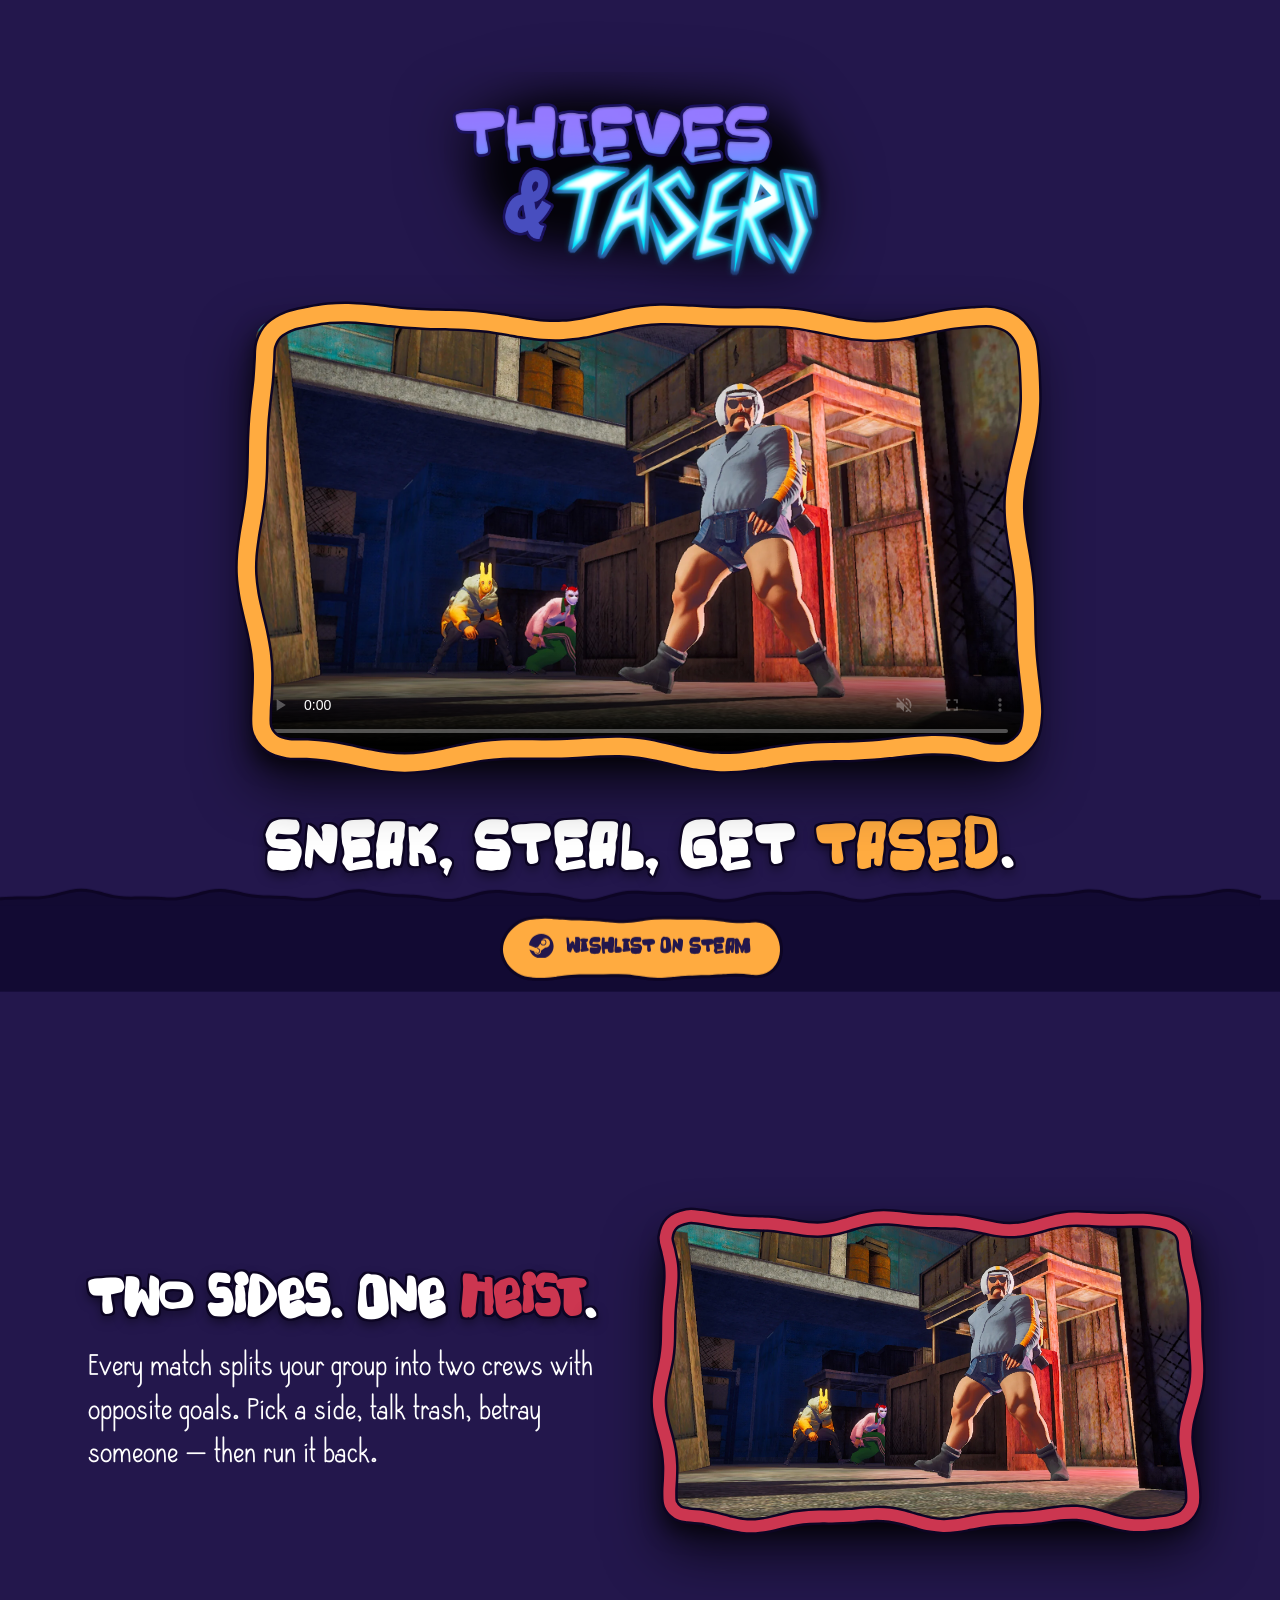
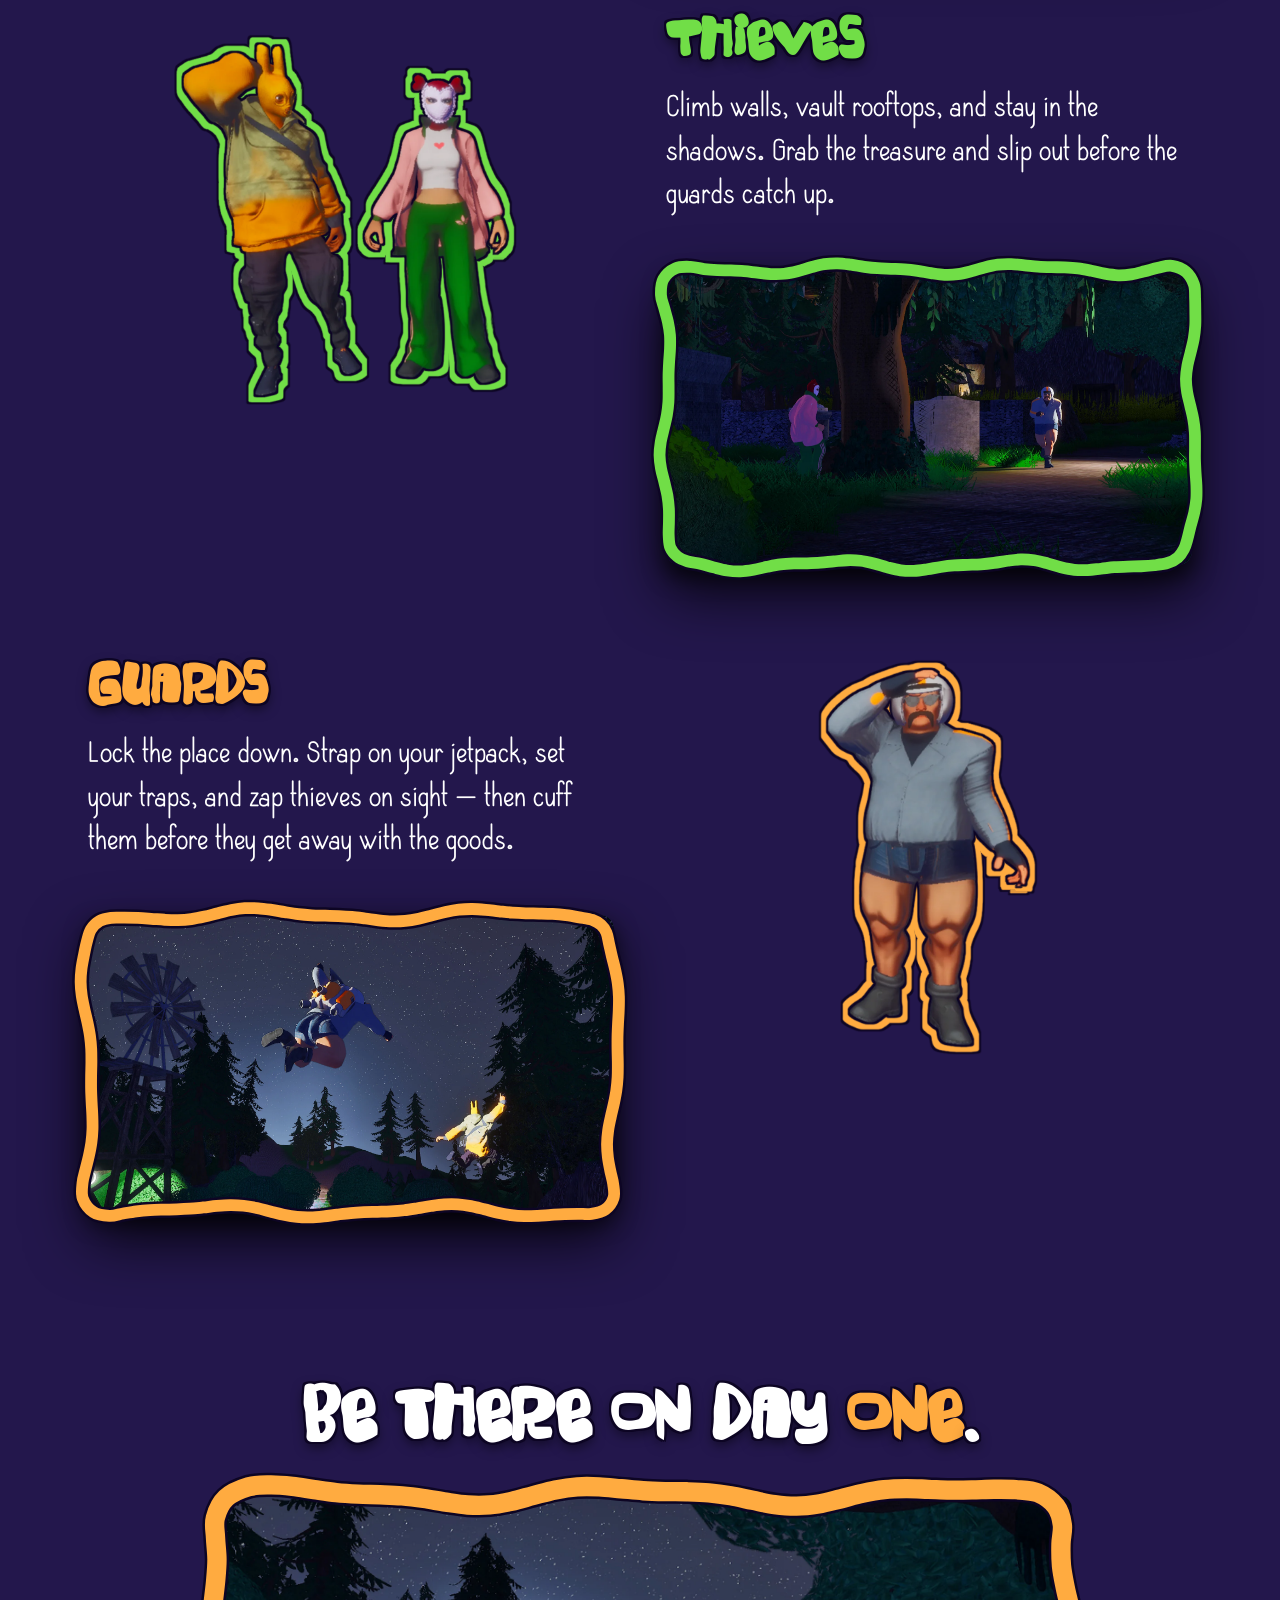
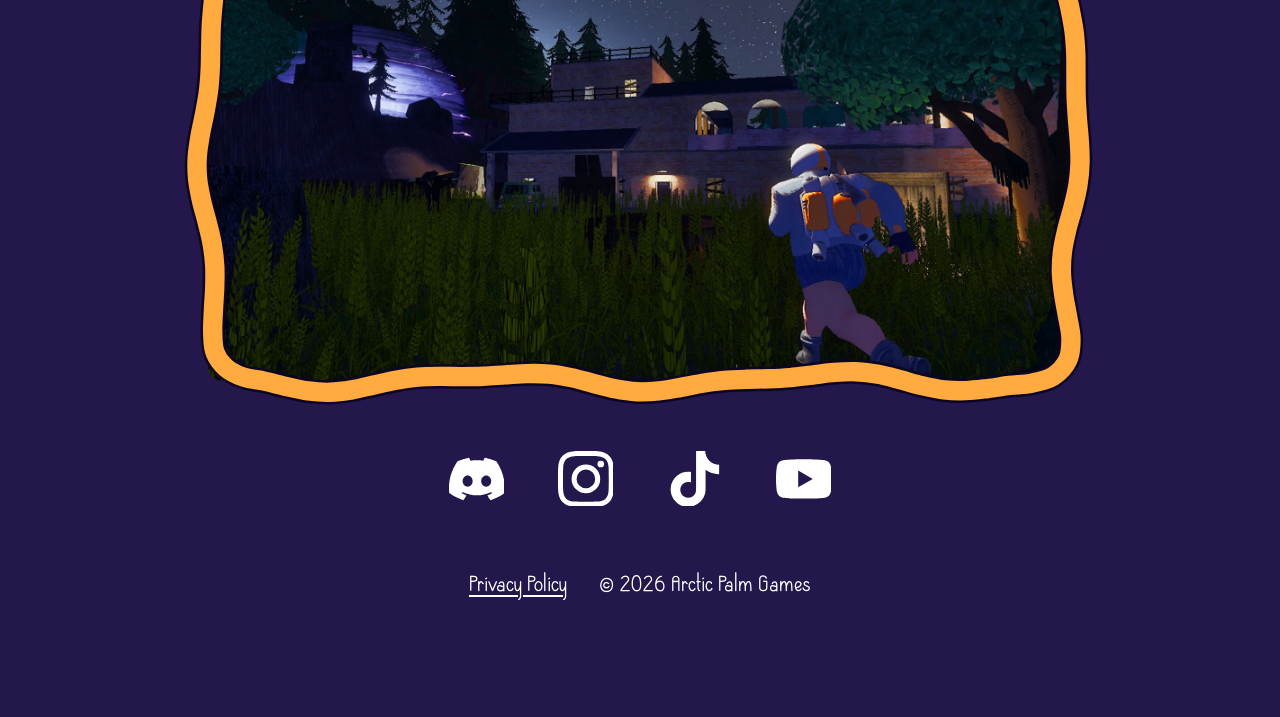
==== index.html @ 8a12670c "Initial website release" ====
<!DOCTYPE html>
<html lang="en">
<head>
  <meta charset="UTF-8" />
  <meta name="viewport" content="width=device-width, initial-scale=1.0" />
  <meta name="google-site-verification" content="ofSVObi9q_ZeeQyWXruGGMp_VbmUbUrxvndXTkgSMVY" />

  <title>Thieves and Tasers</title>
  <meta name="description" content="Sneak, steal, get tased. Thieves climb in and grab the loot; guards hunt them with cameras, traps, and tasers. Wishlist now on Steam." />
  <meta name="theme-color" content="#23174c" />
  <link rel="canonical" href="https://www.thievesandtasers.com/" />

  <meta property="og:type" content="website" />
  <meta property="og:title" content="Thieves and Tasers" />
  <meta property="og:description" content="Sneak, steal, get tased. A heist game to play with friends. Wishlist now on Steam." />
  <meta property="og:url" content="https://www.thievesandtasers.com/" />
  <meta property="og:image" content="https://www.thievesandtasers.com/assets/og-image.jpg" />
  <meta property="og:image:width" content="1200" />
  <meta property="og:image:height" content="630" />
  <meta property="og:image:alt" content="Thieves and Tasers" />
  <meta property="og:site_name" content="Thieves and Tasers" />

  <meta name="twitter:card" content="summary_large_image" />
  <meta name="twitter:title" content="Thieves and Tasers" />
  <meta name="twitter:description" content="Sneak, steal, get tased. A heist game to play with friends. Wishlist now on Steam." />
  <meta name="twitter:image" content="https://www.thievesandtasers.com/assets/og-image.jpg" />

  <link rel="icon" type="image/png" sizes="32x32" href="assets/favicon-32.png" />
  <link rel="icon" type="image/png" sizes="16x16" href="assets/favicon-16.png" />
  <link rel="apple-touch-icon" sizes="180x180" href="assets/apple-touch-icon.png" />


  <link rel="stylesheet" href="css/styles.css" />

  <script type="application/ld+json">
  {
    "@context": "https://schema.org",
    "@type": "VideoGame",
    "name": "Thieves and Tasers",
    "description": "A heist game. Thieves climb, sneak, and steal loot while guards hunt them with cameras, traps, and tasers.",
    "genre": ["Action", "Heist"],
    "gamePlatform": ["PC", "Windows"],
    "publisher": { "@type": "Organization", "name": "Arctic Palm Games" },
    "url": "https://www.thievesandtasers.com/"
  }
  </script>
</head>

<body>
  <!-- ===================== STICKY WISHLIST BAR ===================== -->
  <!-- Hidden until the hero scrolls out of view (toggled by JS). -->
  <div class="wishbar" id="wishbar" hidden>
    <svg class="wishbar__edge" viewBox="0 0 1000 14" preserveAspectRatio="none" aria-hidden="true"><use href="#edge-cap" class="edge-fill"/><use href="#edge-top" class="edge-line"/></svg>
    <a class="wishbar__btn" data-wishlist href="#" target="_blank" rel="noopener">
      <svg class="wishbar__steam" viewBox="0 0 24 24" aria-hidden="true"><path fill="currentColor" d="M11.979 0C5.678 0 .511 4.86.022 11.037l6.432 2.658a3.39 3.39 0 0 1 1.912-.59c.063 0 .125.002.188.005l2.861-4.142v-.059a4.527 4.527 0 0 1 4.524-4.524 4.527 4.527 0 0 1 4.523 4.524 4.53 4.53 0 0 1-4.523 4.525h-.105l-4.076 2.91c0 .052.004.105.004.158a3.398 3.398 0 0 1-3.397 3.396 3.4 3.4 0 0 1-3.336-2.766L.436 15.27C1.862 20.307 6.486 24 11.979 24c6.627 0 11.999-5.373 11.999-12S18.605 0 11.979 0zM7.54 18.21l-1.473-.61a2.553 2.553 0 0 0 1.314 1.253 2.555 2.555 0 0 0 3.342-1.38 2.55 2.55 0 0 0 .002-1.95 2.544 2.544 0 0 0-1.4-1.392 2.55 2.55 0 0 0-1.94-.01l1.523.63a1.879 1.879 0 0 1 1.01 2.457 1.878 1.878 0 0 1-2.456 1.01l.005-.018zm9.39-9.937a3.016 3.016 0 0 0-3.012-3.012 3.016 3.016 0 0 0-3.011 3.012 3.015 3.015 0 0 0 3.011 3.011 3.015 3.015 0 0 0 3.012-3.011zm-5.268-.005a2.258 2.258 0 0 1 2.26-2.255 2.258 2.258 0 0 1 2.255 2.26 2.258 2.258 0 0 1-2.26 2.255 2.256 2.256 0 0 1-2.255-2.26z"/></svg>
      Wishlist on Steam
      <svg class="wishbar__frame" viewBox="0 0 260 60" preserveAspectRatio="none" aria-hidden="true"><use href="#frame-pill"/></svg>
    </a>
  </div>

  <main>
    <!-- ===================== HERO ===================== -->
    <section class="hero">
      <h1 class="sr-only">Thieves and Tasers</h1>
      <img src="assets/logo.png" alt="Thieves and Tasers" class="hero__logo" />

      <figure class="hero__media">
        <video autoplay muted playsinline preload="metadata" controls
               poster="assets/screenshots/thief_sneaking2.webp"
               aria-label="Thieves and Tasers Alpha Trailer">
          <source src="assets/video/trailer.mp4" type="video/mp4" />
        </video>
        <svg class="frame" viewBox="0 0 320 180" preserveAspectRatio="none" aria-hidden="true"><use href="#frame-1" class="frame__edge"/><use href="#frame-1" class="frame__fill"/></svg>
      </figure>

      <p class="hero__tagline">Sneak, steal, get <span class="hl">tased</span>.</p>
      <div class="steam-widget">
        <iframe src="https://store.steampowered.com/widget/4536600/"
                frameborder="0" width="646" height="190"
                title="Thieves and Tasers on Steam" loading="lazy"></iframe>
      </div>
    </section>


    <!-- ===================== ALTERNATING ROWS ===================== -->
    <section class="rows">
      <!-- Two sides: image left, text right -->
      <article class="row row--reverse row--heist">
        <button class="row__media" data-shot><img src="assets/screenshots/thief_sneaking2.webp" alt="A guard confronting two thieves during a heist" loading="lazy" /><svg class="frame" viewBox="0 0 320 180" preserveAspectRatio="none" aria-hidden="true"><use href="#frame-2" class="frame__edge"/><use href="#frame-2" class="frame__fill"/></svg></button>
        <div class="row__text">
          <h2>Two sides. One <span class="hl hl--red">heist</span>.</h2>
          <p>Every match splits your group into two crews with opposite goals. Pick a side, talk trash, betray someone — then run it back.</p>
        </div>
      </article>

      <!-- Thieves: text left, image right -->
      <article class="row row--thieves">
        <div class="row__text">
          <h2>Thieves</h2>
          <p>Climb walls, vault rooftops, and stay in the shadows. Grab the treasure and slip out before the guards catch up.</p>
        </div>
        <div class="row__media row__media--character"><img src="assets/screenshots/thieves.webp" alt="Thief characters" loading="lazy" data-parallax="0.08" /></div>
        <button class="row__media row__media--shot" data-shot><img src="assets/screenshots/thief_sneaking.webp" alt="A thief sneaking past a guard at night" loading="lazy" /><svg class="frame" viewBox="0 0 320 180" preserveAspectRatio="none" aria-hidden="true"><use href="#frame-3" class="frame__edge"/><use href="#frame-3" class="frame__fill"/></svg></button>
      </article>

      <!-- Guards: text left, character right -->
      <article class="row row--guards">
        <div class="row__text">
          <h2>Guards</h2>
          <p>Lock the place down. Strap on your jetpack, set your traps, and zap thieves on sight — then cuff them before they get away with the goods.</p>
        </div>
        <div class="row__media row__media--character"><img src="assets/screenshots/guard.webp" alt="Guard character" loading="lazy" data-parallax="0.08" /></div>
        <button class="row__media row__media--shot" data-shot><img src="assets/screenshots/guard_running.webp" alt="A guard launching with a jetpack at night" loading="lazy" /><svg class="frame" viewBox="0 0 320 180" preserveAspectRatio="none" aria-hidden="true"><use href="#frame-4" class="frame__edge"/><use href="#frame-4" class="frame__fill"/></svg></button>
      </article>
    </section>

    <!-- ===================== WISHLIST CTA ===================== -->
    <section class="cta">
      <h2 class="cta__title">Be there on day <span class="hl">one</span>.</h2>
    </section>

    <!-- ===================== CLOSING VIDEO ===================== -->
    <section class="strip">
      <figure class="shot shot--solo">
        <img src="assets/screenshots/mainhouse_overview.webp"
             alt="Thieves and guards facing off across the heist grounds"
             loading="lazy" />
        <svg class="frame" viewBox="0 0 320 180" preserveAspectRatio="none" aria-hidden="true"><use href="#frame-5" class="frame__edge"/><use href="#frame-5" class="frame__fill"/></svg>
      </figure>

      <div class="channels">
        <a class="channel" data-channel="discord" href="#" target="_blank" rel="noopener" aria-label="Discord">
          <svg viewBox="0 0 24 24" aria-hidden="true"><path fill="currentColor" d="M20.317 4.3698a19.7913 19.7913 0 0 0-4.8851-1.5152.0741.0741 0 0 0-.0785.0371c-.211.3753-.4447.8648-.6083 1.2495-1.8447-.2762-3.68-.2762-5.4868 0-.1636-.3933-.4058-.8742-.6177-1.2495a.077.077 0 0 0-.0785-.037 19.7363 19.7363 0 0 0-4.8852 1.515.0699.0699 0 0 0-.0321.0277C.5334 9.0458-.319 13.5799.0992 18.0578a.0824.0824 0 0 0 .0312.0561c2.0528 1.5076 4.0413 2.4228 5.9929 3.0294a.0777.0777 0 0 0 .0842-.0276c.4616-.6304.8731-1.2952 1.226-1.9942a.076.076 0 0 0-.0416-.1057c-.6528-.2476-1.2743-.5495-1.8722-.8923a.077.077 0 0 1-.0076-.1277c.1258-.0943.2517-.1923.3718-.2914a.0743.0743 0 0 1 .0776-.0105c3.9278 1.7933 8.18 1.7933 12.0614 0a.0739.0739 0 0 1 .0785.0095c.1202.099.246.1981.3728.2924a.077.077 0 0 1-.0066.1276 12.2986 12.2986 0 0 1-1.873.8914.0766.0766 0 0 0-.0407.1067c.3604.698.7719 1.3628 1.225 1.9932a.076.076 0 0 0 .0842.0286c1.961-.6067 3.9495-1.5219 6.0023-3.0294a.077.077 0 0 0 .0313-.0552c.5004-5.177-.8382-9.6739-3.5485-13.6604a.061.061 0 0 0-.0312-.0286zM8.02 15.3312c-1.1825 0-2.1569-1.0857-2.1569-2.419 0-1.3332.9555-2.4189 2.157-2.4189 1.2108 0 2.1757 1.0952 2.1568 2.419 0 1.3332-.9555 2.4189-2.1569 2.4189zm7.9748 0c-1.1825 0-2.1569-1.0857-2.1569-2.419 0-1.3332.9554-2.4189 2.1569-2.4189 1.2108 0 2.1757 1.0952 2.1568 2.419 0 1.3332-.946 2.4189-2.1568 2.4189Z"/></svg>
        </a>
        <a class="channel" data-channel="instagram" href="#" target="_blank" rel="noopener" aria-label="Instagram">
          <svg viewBox="0 0 24 24" aria-hidden="true"><path fill="currentColor" d="M12 2.163c3.204 0 3.584.012 4.85.07 3.252.148 4.771 1.691 4.919 4.919.058 1.265.069 1.645.069 4.849 0 3.205-.012 3.584-.069 4.849-.149 3.225-1.664 4.771-4.919 4.919-1.266.058-1.644.07-4.85.07-3.204 0-3.584-.012-4.849-.07-3.26-.149-4.771-1.699-4.919-4.92-.058-1.265-.07-1.644-.07-4.849 0-3.204.013-3.583.07-4.849.149-3.227 1.664-4.771 4.919-4.919 1.266-.057 1.645-.069 4.849-.069zM12 0C8.741 0 8.333.014 7.053.072 2.695.272.273 2.69.073 7.052.014 8.333 0 8.741 0 12c0 3.259.014 3.668.072 4.948.2 4.358 2.618 6.78 6.98 6.98C8.333 23.986 8.741 24 12 24c3.259 0 3.668-.014 4.948-.072 4.354-.2 6.782-2.618 6.979-6.98.059-1.28.073-1.689.073-4.948 0-3.259-.014-3.667-.072-4.947-.196-4.354-2.617-6.78-6.979-6.98C15.668.014 15.259 0 12 0zm0 5.838a6.162 6.162 0 1 0 0 12.324 6.162 6.162 0 0 0 0-12.324zM12 16a4 4 0 1 1 0-8 4 4 0 0 1 0 8zm6.406-11.845a1.44 1.44 0 1 0 0 2.881 1.44 1.44 0 0 0 0-2.881z"/></svg>
        </a>
        <a class="channel" data-channel="tiktok" href="#" target="_blank" rel="noopener" aria-label="TikTok">
          <svg viewBox="0 0 24 24" aria-hidden="true"><path fill="currentColor" d="M12.525.02c1.31-.02 2.61-.01 3.91-.02.08 1.53.63 3.09 1.75 4.17 1.12 1.11 2.7 1.62 4.24 1.79v4.03c-1.44-.05-2.89-.35-4.2-.97-.57-.26-1.1-.59-1.62-.93-.01 2.92.01 5.84-.02 8.75-.08 1.4-.54 2.79-1.35 3.94-1.31 1.92-3.58 3.17-5.91 3.21-1.43.08-2.86-.31-4.08-1.03-2.02-1.19-3.44-3.37-3.65-5.71-.02-.5-.03-1-.01-1.49.18-1.9 1.12-3.72 2.58-4.96 1.66-1.44 3.98-2.13 6.15-1.72.02 1.48-.04 2.96-.04 4.44-.99-.32-2.15-.23-3.02.37-.63.41-1.11 1.04-1.36 1.75-.21.51-.15 1.07-.14 1.61.24 1.64 1.82 3.02 3.5 2.87 1.12-.01 2.19-.66 2.77-1.61.19-.33.4-.67.41-1.06.1-1.79.06-3.57.07-5.36.01-4.03-.01-8.05.02-12.07z"/></svg>
        </a>
        <a class="channel" data-channel="youtube" href="#" target="_blank" rel="noopener" aria-label="YouTube">
          <svg viewBox="0 0 24 24" aria-hidden="true"><path fill="currentColor" d="M23.498 6.186a3.016 3.016 0 0 0-2.122-2.136C19.505 3.545 12 3.545 12 3.545s-7.505 0-9.377.505A3.017 3.017 0 0 0 .502 6.186C0 8.07 0 12 0 12s0 3.93.502 5.814a3.016 3.016 0 0 0 2.122 2.136c1.871.505 9.376.505 9.376.505s7.505 0 9.377-.505a3.015 3.015 0 0 0 2.122-2.136C24 15.93 24 12 24 12s0-3.93-.502-5.814zM9.545 15.568V8.432L15.818 12l-6.273 3.568z"/></svg>
        </a>
      </div>
    </section>
  </main>

  <!-- ===================== FOOTER ===================== -->
  <footer class="footer footer--site">
    <div class="footer__links">
      <a href="privacy/index.html">Privacy Policy</a>
    </div>
    <p class="footer__by">© <span data-year>2026</span> Arctic Palm Games</p>
  </footer>

  <!-- ===================== LIGHTBOX ===================== -->
  <div class="lightbox" id="lightbox" hidden>
    <div class="lightbox__backdrop" data-close-lightbox></div>
    <button class="lightbox__close" data-close-lightbox aria-label="Close">✕</button>
    <button class="lightbox__nav lightbox__nav--prev" data-lightbox-prev aria-label="Previous">‹</button>
    <figure class="lightbox__figure">
      <img class="lightbox__img" id="lightboxImg" alt="" />
      <svg class="frame" viewBox="0 0 320 180" preserveAspectRatio="none" aria-hidden="true"><use href="#frame-1" class="frame__edge"/><use href="#frame-1" class="frame__fill"/></svg>
    </figure>
    <button class="lightbox__nav lightbox__nav--next" data-lightbox-next aria-label="Next">›</button>
  </div>

  <!-- SVG filters -->
  <svg xmlns="http://www.w3.org/2000/svg" width="0" height="0" aria-hidden="true" style="position:absolute">
    <!-- Vector wavy frames (viewBox 320x180 = 16:9). Razor sharp at any size,
         stroked and colored via CSS, one variant per card for variety. -->
    <defs>
      <path id="frame-1" vector-effect="non-scaling-stroke" d="M 14.00 0.00 C 16.46 -0.97 19.42 -1.39 22.13 -1.92 C 24.84 -2.46 27.56 -2.94 30.27 -3.21 C 32.98 -3.47 35.69 -3.56 38.40 -3.52 C 41.11 -3.48 43.82 -3.23 46.53 -2.98 C 49.24 -2.74 51.95 -2.34 54.67 -2.05 C 57.38 -1.76 60.09 -1.44 62.80 -1.23 C 65.51 -1.02 68.22 -0.89 70.93 -0.79 C 73.64 -0.68 76.35 -0.69 79.06 -0.62 C 81.78 -0.56 84.49 -0.53 87.20 -0.38 C 89.91 -0.23 92.62 -0.01 95.33 0.30 C 98.04 0.61 100.75 1.06 103.46 1.48 C 106.17 1.91 108.89 2.46 111.60 2.85 C 114.31 3.25 117.02 3.66 119.73 3.84 C 122.44 4.03 125.15 4.09 127.86 3.94 C 130.57 3.79 133.28 3.42 136.00 2.97 C 138.71 2.52 141.42 1.83 144.13 1.22 C 146.84 0.61 149.55 -0.13 152.26 -0.69 C 154.97 -1.25 157.68 -1.79 160.39 -2.13 C 163.11 -2.47 165.82 -2.66 168.53 -2.74 C 171.24 -2.81 173.95 -2.70 176.66 -2.60 C 179.37 -2.49 182.08 -2.26 184.79 -2.11 C 187.50 -1.97 190.22 -1.81 192.93 -1.73 C 195.64 -1.66 198.35 -1.66 201.06 -1.67 C 203.77 -1.67 206.48 -1.77 209.19 -1.76 C 211.90 -1.76 214.61 -1.77 217.33 -1.62 C 220.04 -1.48 222.75 -1.24 225.46 -0.89 C 228.17 -0.53 230.88 -0.01 233.59 0.51 C 236.30 1.03 239.01 1.71 241.73 2.23 C 244.44 2.75 247.15 3.32 249.86 3.65 C 252.57 3.98 255.28 4.20 257.99 4.20 C 260.70 4.20 263.41 3.98 266.12 3.65 C 268.84 3.32 271.55 2.75 274.26 2.23 C 276.97 1.71 279.68 1.03 282.39 0.51 C 285.10 -0.01 287.81 -0.53 290.52 -0.89 C 293.23 -1.24 295.93 -1.48 298.66 -1.62 C 301.38 -1.77 304.11 -2.24 306.89 -1.74 C 309.67 -1.23 313.01 -0.31 315.32 1.41 C 317.64 3.13 319.63 5.94 320.77 8.57 C 321.90 11.20 321.81 14.40 322.11 17.20 C 322.42 19.99 322.49 22.62 322.60 25.33 C 322.70 28.04 322.81 30.75 322.74 33.46 C 322.66 36.17 322.47 38.89 322.13 41.60 C 321.79 44.31 321.25 47.02 320.69 49.73 C 320.13 52.44 319.39 55.15 318.78 57.86 C 318.17 60.57 317.48 63.28 317.03 66.00 C 316.58 68.71 316.21 71.42 316.06 74.13 C 315.91 76.84 315.97 79.55 316.16 82.26 C 316.34 84.97 316.75 87.68 317.15 90.39 C 317.54 93.11 318.09 95.82 318.52 98.53 C 318.94 101.24 319.39 103.95 319.70 106.66 C 320.01 109.37 320.23 112.08 320.38 114.79 C 320.53 117.50 320.56 120.22 320.62 122.93 C 320.69 125.64 320.68 128.35 320.79 131.06 C 320.89 133.77 321.02 136.48 321.23 139.19 C 321.44 141.90 321.76 144.61 322.05 147.33 C 322.34 150.04 322.74 152.75 322.98 155.46 C 323.23 158.17 323.72 160.69 323.52 163.59 C 323.32 166.49 323.25 170.22 321.79 172.84 C 320.32 175.46 317.37 178.12 314.74 179.31 C 312.11 180.50 308.81 180.21 306.00 180.00 C 303.19 179.79 300.58 178.61 297.87 178.08 C 295.16 177.54 292.44 177.06 289.73 176.79 C 287.02 176.53 284.31 176.44 281.60 176.48 C 278.89 176.52 276.18 176.77 273.47 177.02 C 270.76 177.26 268.05 177.66 265.33 177.95 C 262.62 178.24 259.91 178.56 257.20 178.77 C 254.49 178.98 251.78 179.11 249.07 179.21 C 246.36 179.32 243.65 179.31 240.94 179.38 C 238.22 179.44 235.51 179.47 232.80 179.62 C 230.09 179.77 227.38 179.99 224.67 180.30 C 221.96 180.61 219.25 181.06 216.54 181.48 C 213.83 181.91 211.11 182.46 208.40 182.85 C 205.69 183.25 202.98 183.66 200.27 183.84 C 197.56 184.03 194.85 184.09 192.14 183.94 C 189.43 183.79 186.72 183.42 184.00 182.97 C 181.29 182.52 178.58 181.83 175.87 181.22 C 173.16 180.61 170.45 179.87 167.74 179.31 C 165.03 178.75 162.32 178.21 159.61 177.87 C 156.89 177.53 154.18 177.34 151.47 177.26 C 148.76 177.19 146.05 177.30 143.34 177.40 C 140.63 177.51 137.92 177.74 135.21 177.89 C 132.50 178.03 129.78 178.19 127.07 178.27 C 124.36 178.34 121.65 178.34 118.94 178.33 C 116.23 178.33 113.52 178.23 110.81 178.24 C 108.10 178.24 105.39 178.23 102.67 178.38 C 99.96 178.52 97.25 178.76 94.54 179.11 C 91.83 179.47 89.12 179.99 86.41 180.51 C 83.70 181.03 80.99 181.71 78.27 182.23 C 75.56 182.75 72.85 183.32 70.14 183.65 C 67.43 183.98 64.72 184.20 62.01 184.20 C 59.30 184.20 56.59 183.98 53.88 183.65 C 51.16 183.32 48.45 182.75 45.74 182.23 C 43.03 181.71 40.32 181.03 37.61 180.51 C 34.90 179.99 32.19 179.47 29.48 179.11 C 26.77 178.76 24.04 178.52 21.34 178.38 C 18.65 178.23 15.76 178.63 13.31 178.22 C 10.86 177.81 8.47 177.24 6.66 175.91 C 4.86 174.58 3.25 172.42 2.49 170.24 C 1.73 168.05 2.10 165.40 2.11 162.80 C 2.13 160.21 2.49 157.38 2.60 154.67 C 2.70 151.96 2.81 149.25 2.74 146.54 C 2.66 143.83 2.47 141.11 2.13 138.40 C 1.79 135.69 1.25 132.98 0.69 130.27 C 0.13 127.56 -0.61 124.85 -1.22 122.14 C -1.83 119.43 -2.52 116.72 -2.97 114.00 C -3.42 111.29 -3.79 108.58 -3.94 105.87 C -4.09 103.16 -4.03 100.45 -3.84 97.74 C -3.66 95.03 -3.25 92.32 -2.85 89.61 C -2.46 86.89 -1.91 84.18 -1.48 81.47 C -1.06 78.76 -0.61 76.05 -0.30 73.34 C 0.01 70.63 0.23 67.92 0.38 65.21 C 0.53 62.50 0.56 59.78 0.62 57.07 C 0.69 54.36 0.68 51.65 0.79 48.94 C 0.89 46.23 1.02 43.52 1.23 40.81 C 1.44 38.10 1.76 35.39 2.05 32.67 C 2.34 29.96 2.74 27.25 2.98 24.54 C 3.23 21.83 3.34 18.88 3.52 16.41 C 3.71 13.94 3.46 11.79 4.10 9.71 C 4.74 7.62 5.72 5.52 7.37 3.90 C 9.02 2.29 11.54 0.97 14.00 0.00 Z"/>
      <path id="frame-2" vector-effect="non-scaling-stroke" d="M 13.00 -4.07 C 15.93 -4.68 18.43 -3.96 21.15 -3.67 C 23.86 -3.39 26.58 -2.81 29.29 -2.36 C 32.01 -1.92 34.73 -1.36 37.44 -1.00 C 40.16 -0.64 42.87 -0.37 45.59 -0.18 C 48.31 0.01 51.02 0.02 53.74 0.12 C 56.45 0.22 59.17 0.24 61.88 0.43 C 64.60 0.62 67.32 0.89 70.03 1.25 C 72.75 1.60 75.46 2.14 78.18 2.55 C 80.89 2.97 83.61 3.49 86.33 3.72 C 89.04 3.95 91.76 4.09 94.47 3.93 C 97.19 3.77 99.91 3.32 102.62 2.75 C 105.34 2.18 108.05 1.28 110.77 0.52 C 113.48 -0.24 116.20 -1.18 118.92 -1.81 C 121.63 -2.44 124.35 -3.00 127.06 -3.27 C 129.78 -3.54 132.49 -3.55 135.21 -3.45 C 137.93 -3.35 140.64 -2.97 143.36 -2.69 C 146.07 -2.41 148.79 -2.00 151.50 -1.76 C 154.22 -1.51 156.94 -1.33 159.65 -1.22 C 162.37 -1.10 165.08 -1.13 167.80 -1.06 C 170.52 -0.99 173.23 -0.98 175.95 -0.77 C 178.66 -0.56 181.38 -0.25 184.09 0.19 C 186.81 0.62 189.53 1.27 192.24 1.83 C 194.96 2.39 197.67 3.11 200.39 3.53 C 203.10 3.96 205.82 4.33 208.54 4.37 C 211.25 4.41 213.97 4.18 216.68 3.77 C 219.40 3.35 222.12 2.59 224.83 1.89 C 227.55 1.20 230.26 0.27 232.98 -0.39 C 235.69 -1.06 238.41 -1.72 241.13 -2.10 C 243.84 -2.49 246.56 -2.67 249.27 -2.73 C 251.99 -2.79 254.70 -2.59 257.42 -2.47 C 260.14 -2.35 262.85 -2.11 265.57 -2.01 C 268.28 -1.91 271.00 -1.86 273.72 -1.87 C 276.43 -1.87 279.15 -2.02 281.86 -2.04 C 284.58 -2.06 287.29 -2.14 290.01 -1.99 C 292.73 -1.83 295.44 -1.56 298.16 -1.11 C 300.87 -0.66 303.91 -0.24 306.30 0.69 C 308.70 1.61 311.06 2.91 312.53 4.43 C 314.01 5.95 314.63 7.85 315.15 9.83 C 315.68 11.81 315.38 13.89 315.69 16.33 C 316.00 18.77 316.47 21.76 317.03 24.47 C 317.59 27.19 318.42 29.91 319.05 32.62 C 319.67 35.34 320.35 38.05 320.78 40.77 C 321.21 43.48 321.49 46.20 321.65 48.92 C 321.81 51.63 321.76 54.35 321.77 57.06 C 321.78 59.78 321.68 62.49 321.72 65.21 C 321.76 67.93 321.87 70.64 322.02 73.36 C 322.17 76.07 322.47 78.79 322.64 81.50 C 322.80 84.22 323.03 86.94 323.00 89.65 C 322.96 92.37 322.81 95.08 322.42 97.80 C 322.04 100.52 321.38 103.23 320.70 105.95 C 320.03 108.66 319.08 111.38 318.36 114.09 C 317.65 116.81 316.86 119.53 316.41 122.24 C 315.97 124.96 315.70 127.67 315.71 130.39 C 315.71 133.10 316.04 135.82 316.43 138.54 C 316.81 141.25 317.48 143.97 318.00 146.68 C 318.52 149.40 319.13 152.12 319.53 154.83 C 319.93 157.55 320.34 160.24 320.42 162.98 C 320.50 165.72 320.90 168.73 320.03 171.28 C 319.16 173.83 317.35 176.58 315.18 178.30 C 313.01 180.03 309.72 180.89 307.00 181.63 C 304.28 182.37 301.57 182.39 298.85 182.72 C 296.14 183.05 293.42 183.48 290.71 183.61 C 287.99 183.74 285.27 183.77 282.56 183.52 C 279.84 183.27 277.13 182.73 274.41 182.11 C 271.69 181.49 268.98 180.55 266.26 179.78 C 263.55 179.02 260.83 178.11 258.12 177.52 C 255.40 176.94 252.68 176.46 249.97 176.27 C 247.25 176.08 244.54 176.18 241.82 176.37 C 239.11 176.56 236.39 177.04 233.67 177.40 C 230.96 177.77 228.24 178.25 225.53 178.56 C 222.81 178.88 220.09 179.11 217.38 179.27 C 214.66 179.42 211.95 179.42 209.23 179.52 C 206.52 179.62 203.80 179.64 201.08 179.85 C 198.37 180.05 195.65 180.36 192.94 180.76 C 190.22 181.16 187.51 181.76 184.79 182.25 C 182.07 182.74 179.36 183.37 176.64 183.70 C 173.93 184.03 171.21 184.28 168.50 184.22 C 165.78 184.15 163.06 183.81 160.35 183.31 C 157.63 182.81 154.92 181.97 152.20 181.23 C 149.48 180.50 146.77 179.55 144.05 178.89 C 141.34 178.23 138.62 177.62 135.91 177.28 C 133.19 176.94 130.47 176.84 127.76 176.86 C 125.04 176.87 122.33 177.15 119.61 177.35 C 116.90 177.55 114.18 177.88 111.46 178.05 C 108.75 178.23 106.03 178.34 103.32 178.40 C 100.60 178.46 97.88 178.38 95.17 178.41 C 92.45 178.45 89.74 178.42 87.02 178.61 C 84.31 178.80 81.59 179.11 78.87 179.55 C 76.16 180.00 73.44 180.69 70.73 181.30 C 68.01 181.91 65.30 182.72 62.58 183.23 C 59.86 183.74 57.15 184.24 54.43 184.38 C 51.72 184.53 49.00 184.42 46.28 184.10 C 43.57 183.79 40.85 183.11 38.14 182.48 C 35.42 181.85 32.71 180.96 29.99 180.30 C 27.27 179.65 24.56 178.97 21.84 178.55 C 19.13 178.13 16.15 178.19 13.70 177.78 C 11.24 177.37 8.96 177.22 7.13 176.09 C 5.29 174.97 3.54 173.08 2.68 171.01 C 1.83 168.94 2.06 166.25 2.01 163.67 C 1.96 161.09 2.31 158.24 2.40 155.53 C 2.48 152.81 2.64 150.09 2.53 147.38 C 2.43 144.66 2.20 141.95 1.78 139.23 C 1.36 136.52 0.66 133.80 -0.01 131.08 C -0.68 128.37 -1.60 125.65 -2.26 122.94 C -2.92 120.22 -3.63 117.51 -3.98 114.79 C -4.34 112.07 -4.48 109.36 -4.37 106.64 C -4.26 103.93 -3.81 101.21 -3.34 98.50 C -2.86 95.78 -2.10 93.06 -1.52 90.35 C -0.95 87.63 -0.30 84.92 0.13 82.20 C 0.56 79.48 0.85 76.77 1.04 74.05 C 1.23 71.34 1.21 68.62 1.27 65.91 C 1.33 63.19 1.29 60.47 1.39 57.76 C 1.49 55.04 1.66 52.33 1.89 49.61 C 2.12 46.90 2.50 44.18 2.75 41.46 C 2.99 38.75 3.32 36.03 3.36 33.32 C 3.41 30.60 3.34 27.88 3.01 25.17 C 2.69 22.45 1.96 19.78 1.42 17.02 C 0.87 14.27 -0.61 11.49 -0.25 8.65 C 0.11 5.81 1.36 2.10 3.57 -0.02 C 5.78 -2.14 10.07 -3.47 13.00 -4.07 Z"/>
      <path id="frame-3" vector-effect="non-scaling-stroke" d="M 15.00 -1.31 C 17.90 -1.23 20.41 -0.25 23.12 0.09 C 25.82 0.42 28.53 0.57 31.24 0.70 C 33.94 0.83 36.65 0.77 39.36 0.87 C 42.06 0.97 44.77 1.08 47.47 1.30 C 50.18 1.52 52.89 1.93 55.59 2.22 C 58.30 2.51 61.01 2.94 63.71 3.05 C 66.42 3.16 69.12 3.17 71.83 2.88 C 74.54 2.59 77.24 1.97 79.95 1.31 C 82.66 0.66 85.36 -0.33 88.07 -1.04 C 90.77 -1.75 93.48 -2.54 96.19 -2.94 C 98.89 -3.34 101.60 -3.51 104.31 -3.46 C 107.01 -3.40 109.72 -2.98 112.42 -2.63 C 115.13 -2.28 117.84 -1.70 120.54 -1.34 C 123.25 -0.98 125.96 -0.66 128.66 -0.46 C 131.37 -0.26 134.07 -0.25 136.78 -0.14 C 139.49 -0.03 142.19 -0.01 144.90 0.20 C 147.61 0.41 150.31 0.75 153.02 1.14 C 155.72 1.53 158.43 2.14 161.14 2.54 C 163.84 2.94 166.55 3.42 169.26 3.53 C 171.96 3.63 174.67 3.53 177.37 3.17 C 180.08 2.82 182.79 2.07 185.49 1.38 C 188.20 0.69 190.91 -0.30 193.61 -0.97 C 196.32 -1.64 199.02 -2.30 201.73 -2.63 C 204.44 -2.96 207.14 -3.01 209.85 -2.94 C 212.56 -2.88 215.26 -2.50 217.97 -2.25 C 220.67 -2.00 223.38 -1.64 226.09 -1.44 C 228.79 -1.25 231.50 -1.17 234.21 -1.10 C 236.91 -1.02 239.62 -1.10 242.32 -0.98 C 245.03 -0.86 247.74 -0.72 250.44 -0.38 C 253.15 -0.04 255.86 0.53 258.56 1.06 C 261.27 1.59 263.97 2.36 266.68 2.82 C 269.39 3.29 272.09 3.75 274.80 3.82 C 277.51 3.90 280.21 3.68 282.92 3.27 C 285.62 2.86 288.33 2.05 291.04 1.37 C 293.74 0.69 296.40 -0.25 299.16 -0.80 C 301.91 -1.35 304.77 -2.35 307.59 -1.94 C 310.40 -1.52 313.83 -0.21 316.05 1.69 C 318.28 3.58 320.00 6.69 320.93 9.42 C 321.86 12.15 321.49 15.27 321.64 18.07 C 321.78 20.86 321.76 23.48 321.78 26.19 C 321.80 28.89 321.91 31.60 321.75 34.31 C 321.59 37.01 321.29 39.72 320.83 42.42 C 320.36 45.13 319.60 47.84 318.96 50.54 C 318.32 53.25 317.47 55.96 316.99 58.66 C 316.51 61.37 316.11 64.07 316.08 66.78 C 316.06 69.49 316.38 72.19 316.81 74.90 C 317.24 77.61 318.05 80.31 318.67 83.02 C 319.28 85.72 320.04 88.43 320.51 91.14 C 320.98 93.84 321.30 96.55 321.48 99.26 C 321.66 101.96 321.58 104.67 321.59 107.37 C 321.61 110.08 321.50 112.79 321.55 115.49 C 321.60 118.20 321.75 120.91 321.90 123.61 C 322.05 126.32 322.37 129.02 322.45 131.73 C 322.53 134.44 322.62 137.14 322.40 139.85 C 322.18 142.56 321.71 145.26 321.14 147.97 C 320.56 150.67 319.65 153.38 318.95 156.09 C 318.25 158.79 317.61 161.84 316.94 164.21 C 316.26 166.57 315.86 168.41 314.90 170.26 C 313.95 172.11 312.85 173.91 311.20 175.32 C 309.55 176.73 307.39 177.90 305.00 178.69 C 302.61 179.48 299.59 179.75 296.88 180.09 C 294.18 180.42 291.47 180.57 288.76 180.70 C 286.06 180.83 283.35 180.77 280.64 180.87 C 277.94 180.97 275.23 181.08 272.53 181.30 C 269.82 181.52 267.11 181.93 264.41 182.22 C 261.70 182.51 258.99 182.94 256.29 183.05 C 253.58 183.16 250.88 183.17 248.17 182.88 C 245.46 182.59 242.76 181.97 240.05 181.31 C 237.34 180.66 234.64 179.67 231.93 178.96 C 229.23 178.25 226.52 177.46 223.81 177.06 C 221.11 176.66 218.40 176.49 215.69 176.54 C 212.99 176.60 210.28 177.02 207.58 177.37 C 204.87 177.72 202.16 178.30 199.46 178.66 C 196.75 179.02 194.04 179.34 191.34 179.54 C 188.63 179.74 185.93 179.75 183.22 179.86 C 180.51 179.97 177.81 179.99 175.10 180.20 C 172.39 180.41 169.69 180.75 166.98 181.14 C 164.28 181.53 161.57 182.14 158.86 182.54 C 156.16 182.94 153.45 183.42 150.74 183.53 C 148.04 183.63 145.33 183.53 142.63 183.17 C 139.92 182.82 137.21 182.07 134.51 181.38 C 131.80 180.69 129.09 179.70 126.39 179.03 C 123.68 178.36 120.98 177.70 118.27 177.37 C 115.56 177.04 112.86 176.99 110.15 177.06 C 107.44 177.12 104.74 177.50 102.03 177.75 C 99.33 178.00 96.62 178.36 93.91 178.56 C 91.21 178.75 88.50 178.83 85.79 178.90 C 83.09 178.98 80.38 178.90 77.68 179.02 C 74.97 179.14 72.26 179.28 69.56 179.62 C 66.85 179.96 64.14 180.53 61.44 181.06 C 58.73 181.59 56.03 182.36 53.32 182.82 C 50.61 183.29 47.91 183.75 45.20 183.82 C 42.49 183.90 39.79 183.68 37.08 183.27 C 34.38 182.86 31.67 182.05 28.96 181.37 C 26.26 180.69 23.50 179.81 20.84 179.20 C 18.19 178.59 15.38 178.46 13.06 177.72 C 10.73 176.98 8.63 176.16 6.89 174.77 C 5.15 173.37 3.49 171.47 2.61 169.33 C 1.74 167.20 1.78 164.52 1.64 161.93 C 1.50 159.34 1.76 156.52 1.78 153.81 C 1.80 151.11 1.91 148.40 1.75 145.69 C 1.59 142.99 1.29 140.28 0.83 137.58 C 0.36 134.87 -0.40 132.16 -1.04 129.46 C -1.68 126.75 -2.53 124.04 -3.01 121.34 C -3.49 118.63 -3.89 115.93 -3.92 113.22 C -3.94 110.51 -3.62 107.81 -3.19 105.10 C -2.76 102.39 -1.95 99.69 -1.33 96.98 C -0.72 94.28 0.04 91.57 0.51 88.86 C 0.98 86.16 1.30 83.45 1.48 80.74 C 1.66 78.04 1.58 75.33 1.59 72.63 C 1.61 69.92 1.50 67.21 1.55 64.51 C 1.60 61.80 1.75 59.09 1.90 56.39 C 2.05 53.68 2.37 50.98 2.45 48.27 C 2.53 45.56 2.62 42.86 2.40 40.15 C 2.18 37.44 1.71 34.74 1.14 32.03 C 0.56 29.33 -0.35 26.62 -1.05 23.91 C -1.75 21.21 -2.97 18.75 -3.06 15.79 C -3.15 12.84 -3.06 8.88 -1.59 6.19 C -0.12 3.49 2.98 0.86 5.75 -0.39 C 8.51 -1.64 12.10 -1.39 15.00 -1.31 Z"/>
      <path id="frame-4" vector-effect="non-scaling-stroke" d="M 14.00 1.69 C 16.50 1.37 19.42 1.63 22.13 1.64 C 24.84 1.66 27.56 1.69 30.27 1.80 C 32.98 1.90 35.69 2.11 38.40 2.29 C 41.11 2.47 43.82 2.75 46.53 2.89 C 49.24 3.02 51.95 3.16 54.67 3.09 C 57.38 3.03 60.09 2.84 62.80 2.48 C 65.51 2.12 68.22 1.55 70.93 0.96 C 73.64 0.36 76.35 -0.44 79.06 -1.10 C 81.78 -1.76 84.49 -2.51 87.20 -3.01 C 89.91 -3.51 92.62 -3.93 95.33 -4.11 C 98.04 -4.28 100.75 -4.24 103.46 -4.08 C 106.17 -3.91 108.89 -3.49 111.60 -3.10 C 114.31 -2.70 117.02 -2.14 119.73 -1.71 C 122.44 -1.28 125.15 -0.82 127.86 -0.51 C 130.57 -0.19 133.28 0.02 136.00 0.18 C 138.71 0.34 141.42 0.36 144.13 0.44 C 146.84 0.51 149.55 0.52 152.26 0.64 C 154.97 0.76 157.68 0.92 160.39 1.17 C 163.11 1.42 165.82 1.79 168.53 2.13 C 171.24 2.47 173.95 2.92 176.66 3.21 C 179.37 3.50 182.08 3.79 184.79 3.86 C 187.50 3.92 190.22 3.85 192.93 3.58 C 195.64 3.31 198.35 2.81 201.06 2.25 C 203.77 1.69 206.48 0.90 209.19 0.21 C 211.90 -0.47 214.61 -1.27 217.33 -1.85 C 220.04 -2.42 222.75 -2.95 225.46 -3.25 C 228.17 -3.55 230.88 -3.66 233.59 -3.64 C 236.30 -3.62 239.01 -3.38 241.73 -3.14 C 244.44 -2.91 247.15 -2.51 249.86 -2.23 C 252.57 -1.95 255.28 -1.63 257.99 -1.43 C 260.70 -1.23 263.41 -1.12 266.12 -1.03 C 268.84 -0.94 271.55 -0.96 274.26 -0.89 C 276.97 -0.83 279.68 -0.80 282.39 -0.63 C 285.10 -0.46 287.81 -0.22 290.52 0.12 C 293.23 0.47 295.97 0.96 298.66 1.44 C 301.34 1.92 304.42 2.22 306.62 2.99 C 308.83 3.76 310.47 4.78 311.88 6.05 C 313.30 7.33 314.32 8.79 315.12 10.65 C 315.92 12.50 316.12 14.75 316.69 17.20 C 317.25 19.64 317.87 22.62 318.51 25.33 C 319.15 28.04 319.93 30.75 320.52 33.46 C 321.11 36.17 321.68 38.89 322.05 41.60 C 322.42 44.31 322.64 47.02 322.73 49.73 C 322.83 52.44 322.73 55.15 322.64 57.86 C 322.56 60.57 322.33 63.28 322.21 66.00 C 322.08 68.71 321.94 71.42 321.89 74.13 C 321.84 76.84 321.87 79.55 321.90 82.26 C 321.93 84.97 322.06 87.68 322.07 90.39 C 322.07 93.11 322.10 95.82 321.95 98.53 C 321.80 101.24 321.55 103.95 321.17 106.66 C 320.78 109.37 320.22 112.08 319.65 114.79 C 319.08 117.50 318.35 120.22 317.77 122.93 C 317.19 125.64 316.56 128.35 316.19 131.06 C 315.82 133.77 315.55 136.48 315.53 139.19 C 315.50 141.90 315.71 144.61 316.04 147.33 C 316.37 150.04 316.95 152.75 317.49 155.46 C 318.02 158.17 318.93 160.86 319.26 163.59 C 319.60 166.32 320.30 169.29 319.51 171.85 C 318.72 174.42 316.76 177.33 314.51 178.96 C 312.26 180.60 308.77 181.24 306.00 181.69 C 303.23 182.13 300.58 181.63 297.87 181.64 C 295.16 181.66 292.44 181.69 289.73 181.80 C 287.02 181.90 284.31 182.11 281.60 182.29 C 278.89 182.47 276.18 182.75 273.47 182.89 C 270.76 183.02 268.05 183.16 265.33 183.09 C 262.62 183.03 259.91 182.84 257.20 182.48 C 254.49 182.12 251.78 181.55 249.07 180.96 C 246.36 180.36 243.65 179.56 240.94 178.90 C 238.22 178.24 235.51 177.49 232.80 176.99 C 230.09 176.49 227.38 176.07 224.67 175.89 C 221.96 175.72 219.25 175.76 216.54 175.92 C 213.83 176.09 211.11 176.51 208.40 176.90 C 205.69 177.30 202.98 177.86 200.27 178.29 C 197.56 178.72 194.85 179.18 192.14 179.49 C 189.43 179.81 186.72 180.02 184.00 180.18 C 181.29 180.34 178.58 180.36 175.87 180.44 C 173.16 180.51 170.45 180.52 167.74 180.64 C 165.03 180.76 162.32 180.92 159.61 181.17 C 156.89 181.42 154.18 181.79 151.47 182.13 C 148.76 182.47 146.05 182.92 143.34 183.21 C 140.63 183.50 137.92 183.79 135.21 183.86 C 132.50 183.92 129.78 183.85 127.07 183.58 C 124.36 183.31 121.65 182.81 118.94 182.25 C 116.23 181.69 113.52 180.90 110.81 180.21 C 108.10 179.53 105.39 178.73 102.67 178.15 C 99.96 177.58 97.25 177.05 94.54 176.75 C 91.83 176.45 89.12 176.34 86.41 176.36 C 83.70 176.38 80.99 176.62 78.27 176.86 C 75.56 177.09 72.85 177.49 70.14 177.77 C 67.43 178.05 64.72 178.37 62.01 178.57 C 59.30 178.77 56.59 178.88 53.88 178.97 C 51.16 179.06 48.45 179.04 45.74 179.11 C 43.03 179.17 40.32 179.20 37.61 179.37 C 34.90 179.54 32.19 179.78 29.48 180.12 C 26.77 180.47 24.08 180.97 21.34 181.44 C 18.60 181.91 16.06 183.10 13.04 182.95 C 10.02 182.80 5.92 182.33 3.22 180.56 C 0.52 178.78 -2.07 175.27 -3.16 172.31 C -4.25 169.36 -3.59 165.74 -3.31 162.80 C -3.04 159.86 -2.13 157.38 -1.49 154.67 C -0.85 151.96 -0.07 149.25 0.52 146.54 C 1.11 143.83 1.68 141.11 2.05 138.40 C 2.42 135.69 2.64 132.98 2.73 130.27 C 2.83 127.56 2.73 124.85 2.64 122.14 C 2.56 119.43 2.33 116.72 2.21 114.00 C 2.08 111.29 1.94 108.58 1.89 105.87 C 1.84 103.16 1.87 100.45 1.90 97.74 C 1.93 95.03 2.06 92.32 2.07 89.61 C 2.07 86.89 2.10 84.18 1.95 81.47 C 1.80 78.76 1.55 76.05 1.17 73.34 C 0.78 70.63 0.22 67.92 -0.35 65.21 C -0.92 62.50 -1.65 59.78 -2.23 57.07 C -2.81 54.36 -3.44 51.65 -3.81 48.94 C -4.18 46.23 -4.45 43.52 -4.47 40.81 C -4.50 38.10 -4.29 35.39 -3.96 32.67 C -3.63 29.96 -3.05 27.25 -2.51 24.54 C -1.98 21.83 -1.46 19.04 -0.74 16.41 C -0.02 13.77 0.50 10.86 1.82 8.72 C 3.13 6.58 5.11 4.73 7.15 3.56 C 9.18 2.39 11.50 2.01 14.00 1.69 Z"/>
      <path id="frame-5" vector-effect="non-scaling-stroke" d="M 15.00 -3.05 C 17.74 -3.86 20.41 -3.72 23.12 -3.75 C 25.82 -3.77 28.53 -3.50 31.24 -3.20 C 33.94 -2.91 36.65 -2.38 39.36 -1.99 C 42.06 -1.60 44.77 -1.16 47.47 -0.88 C 50.18 -0.60 52.89 -0.44 55.59 -0.30 C 58.30 -0.17 61.01 -0.18 63.71 -0.08 C 66.42 0.03 69.12 0.10 71.83 0.32 C 74.54 0.55 77.24 0.90 79.95 1.29 C 82.66 1.68 85.36 2.25 88.07 2.65 C 90.77 3.05 93.48 3.52 96.19 3.70 C 98.89 3.87 101.60 3.91 104.31 3.68 C 107.01 3.46 109.72 2.94 112.42 2.35 C 115.13 1.77 117.84 0.89 120.54 0.18 C 123.25 -0.53 125.96 -1.36 128.66 -1.89 C 131.37 -2.43 134.07 -2.85 136.78 -3.04 C 139.49 -3.22 142.19 -3.15 144.90 -3.03 C 147.61 -2.90 150.31 -2.55 153.02 -2.31 C 155.72 -2.07 158.43 -1.76 161.14 -1.58 C 163.84 -1.41 166.55 -1.33 169.26 -1.26 C 171.96 -1.20 174.67 -1.27 177.37 -1.19 C 180.08 -1.12 182.79 -1.06 185.49 -0.82 C 188.20 -0.57 190.91 -0.18 193.61 0.29 C 196.32 0.75 199.02 1.44 201.73 1.98 C 204.44 2.52 207.14 3.19 209.85 3.55 C 212.56 3.91 215.26 4.18 217.97 4.14 C 220.67 4.11 223.38 3.79 226.09 3.34 C 228.79 2.90 231.50 2.13 234.21 1.48 C 236.91 0.82 239.62 -0.01 242.32 -0.59 C 245.03 -1.16 247.74 -1.68 250.44 -1.98 C 253.15 -2.28 255.86 -2.36 258.56 -2.38 C 261.27 -2.40 263.97 -2.21 266.68 -2.11 C 269.39 -2.02 272.09 -1.86 274.80 -1.82 C 277.51 -1.78 280.21 -1.82 282.92 -1.88 C 285.62 -1.93 288.33 -2.11 291.04 -2.13 C 293.74 -2.14 296.43 -2.21 299.16 -1.98 C 301.88 -1.75 304.93 -1.79 307.41 -0.77 C 309.88 0.26 312.50 2.20 314.00 4.16 C 315.50 6.12 316.10 8.68 316.42 11.00 C 316.74 13.32 315.97 15.54 315.92 18.07 C 315.86 20.60 315.84 23.48 316.10 26.19 C 316.37 28.89 316.96 31.60 317.50 34.31 C 318.04 37.01 318.79 39.72 319.34 42.42 C 319.88 45.13 320.42 47.84 320.77 50.54 C 321.11 53.25 321.28 55.96 321.39 58.66 C 321.51 61.37 321.43 64.07 321.46 66.78 C 321.49 69.49 321.45 72.19 321.54 74.90 C 321.64 77.61 321.83 80.31 322.02 83.02 C 322.21 85.72 322.54 88.43 322.70 91.14 C 322.86 93.84 323.04 96.55 322.96 99.26 C 322.88 101.96 322.64 104.67 322.21 107.37 C 321.78 110.08 321.07 112.79 320.40 115.49 C 319.73 118.20 318.82 120.91 318.17 123.61 C 317.52 126.32 316.85 129.02 316.50 131.73 C 316.15 134.44 316.00 137.14 316.07 139.85 C 316.14 142.56 316.52 145.26 316.90 147.97 C 317.28 150.67 317.90 153.38 318.35 156.09 C 318.80 158.79 319.59 161.53 319.61 164.21 C 319.63 166.88 319.58 169.81 318.47 172.16 C 317.37 174.50 315.22 176.82 312.97 178.27 C 310.73 179.71 307.68 180.25 305.00 180.82 C 302.32 181.38 299.59 181.32 296.88 181.65 C 294.18 181.98 291.47 182.47 288.76 182.79 C 286.06 183.11 283.35 183.49 280.64 183.57 C 277.94 183.65 275.23 183.58 272.53 183.28 C 269.82 182.97 267.11 182.37 264.41 181.74 C 261.70 181.11 258.99 180.20 256.29 179.49 C 253.58 178.78 250.88 177.99 248.17 177.50 C 245.46 177.01 242.76 176.67 240.05 176.56 C 237.34 176.44 234.64 176.62 231.93 176.82 C 229.23 177.03 226.52 177.47 223.81 177.79 C 221.11 178.10 218.40 178.48 215.69 178.72 C 212.99 178.95 210.28 179.08 207.58 179.18 C 204.87 179.29 202.16 179.26 199.46 179.36 C 196.75 179.45 194.04 179.53 191.34 179.77 C 188.63 180.02 185.93 180.40 183.22 180.83 C 180.51 181.26 177.81 181.90 175.10 182.37 C 172.39 182.85 169.69 183.42 166.98 183.69 C 164.28 183.96 161.57 184.11 158.86 183.98 C 156.16 183.84 153.45 183.42 150.74 182.90 C 148.04 182.37 145.33 181.54 142.63 180.85 C 139.92 180.16 137.21 179.32 134.51 178.75 C 131.80 178.19 129.09 177.71 126.39 177.46 C 123.68 177.21 120.98 177.20 118.27 177.25 C 115.56 177.29 112.86 177.56 110.15 177.73 C 107.44 177.89 104.74 178.13 102.03 178.24 C 99.33 178.35 96.62 178.37 93.91 178.38 C 91.21 178.39 88.50 178.27 85.79 178.31 C 83.09 178.34 80.38 178.36 77.68 178.59 C 74.97 178.82 72.26 179.20 69.56 179.69 C 66.85 180.17 64.14 180.89 61.44 181.49 C 58.73 182.09 56.03 182.83 53.32 183.28 C 50.61 183.73 47.91 184.11 45.20 184.18 C 42.49 184.25 39.79 184.04 37.08 183.68 C 34.38 183.32 31.67 182.64 28.96 182.03 C 26.26 181.43 23.51 180.65 20.84 180.06 C 18.17 179.47 15.31 179.30 12.94 178.47 C 10.58 177.63 8.37 176.59 6.64 175.07 C 4.92 173.55 3.39 171.54 2.58 169.35 C 1.76 167.16 1.84 164.52 1.74 161.93 C 1.65 159.34 1.89 156.52 2.01 153.81 C 2.13 151.11 2.38 148.40 2.47 145.69 C 2.55 142.99 2.65 140.28 2.51 137.58 C 2.36 134.87 2.05 132.16 1.59 129.46 C 1.13 126.75 0.39 124.04 -0.27 121.34 C -0.94 118.63 -1.81 115.93 -2.41 113.22 C -3.00 110.51 -3.59 107.81 -3.85 105.10 C -4.12 102.39 -4.14 99.69 -3.98 96.98 C -3.81 94.28 -3.32 91.57 -2.86 88.86 C -2.40 86.16 -1.70 83.45 -1.20 80.74 C -0.70 78.04 -0.17 75.33 0.17 72.63 C 0.51 69.92 0.69 67.21 0.83 64.51 C 0.97 61.80 0.93 59.09 1.00 56.39 C 1.07 53.68 1.08 50.98 1.23 48.27 C 1.38 45.56 1.63 42.86 1.90 40.15 C 2.16 37.44 2.57 34.74 2.81 32.03 C 3.05 29.33 3.33 26.62 3.32 23.91 C 3.32 21.21 2.88 18.37 2.78 15.79 C 2.68 13.22 2.06 10.91 2.71 8.47 C 3.35 6.03 4.61 3.05 6.66 1.13 C 8.71 -0.79 12.26 -2.23 15.00 -3.05 Z"/>
      <path id="frame-pill" vector-effect="non-scaling-stroke" d="M 30.00 3.27 C 32.32 2.79 34.69 2.62 37.04 2.43 C 39.39 2.24 41.74 2.15 44.08 2.13 C 46.43 2.12 48.78 2.25 51.13 2.37 C 53.47 2.49 55.82 2.71 58.17 2.87 C 60.52 3.03 62.86 3.21 65.21 3.33 C 67.56 3.44 69.90 3.51 72.25 3.58 C 74.60 3.64 76.95 3.65 79.29 3.72 C 81.64 3.78 83.99 3.84 86.34 3.97 C 88.68 4.10 91.03 4.29 93.38 4.51 C 95.73 4.72 98.07 5.02 100.42 5.25 C 102.77 5.48 105.12 5.75 107.46 5.89 C 109.81 6.03 112.16 6.12 114.50 6.08 C 116.85 6.04 119.20 5.88 121.55 5.65 C 123.89 5.43 126.24 5.06 128.59 4.74 C 130.94 4.42 133.28 4.01 135.63 3.72 C 137.98 3.42 140.33 3.15 142.67 2.97 C 145.02 2.80 147.37 2.73 149.71 2.69 C 152.06 2.65 154.41 2.72 156.76 2.76 C 159.10 2.80 161.45 2.89 163.80 2.93 C 166.15 2.96 168.49 2.97 170.84 2.97 C 173.19 2.96 175.54 2.90 177.88 2.89 C 180.23 2.89 182.58 2.85 184.92 2.92 C 187.27 2.99 189.62 3.10 191.97 3.29 C 194.31 3.49 196.66 3.78 199.01 4.08 C 201.36 4.38 203.70 4.77 206.05 5.07 C 208.40 5.37 210.75 5.69 213.09 5.87 C 215.44 6.05 217.79 6.15 220.13 6.14 C 222.48 6.12 224.86 5.91 227.18 5.78 C 229.49 5.65 231.76 5.20 234.04 5.34 C 236.31 5.48 238.66 5.83 240.82 6.59 C 242.99 7.36 245.18 8.51 247.04 9.93 C 248.90 11.35 250.61 13.17 251.98 15.09 C 253.35 17.02 254.45 19.24 255.26 21.49 C 256.06 23.73 256.59 26.15 256.82 28.54 C 257.04 30.94 257.00 33.45 256.60 35.85 C 256.20 38.25 255.48 40.74 254.40 42.94 C 253.32 45.14 251.84 47.32 250.12 49.06 C 248.40 50.80 246.24 52.32 244.06 53.37 C 241.89 54.43 239.40 55.08 237.05 55.40 C 234.71 55.71 232.35 55.43 230.00 55.27 C 227.65 55.11 225.31 54.62 222.96 54.43 C 220.61 54.24 218.26 54.15 215.92 54.13 C 213.57 54.12 211.22 54.25 208.87 54.37 C 206.53 54.49 204.18 54.71 201.83 54.87 C 199.48 55.03 197.14 55.21 194.79 55.33 C 192.44 55.44 190.10 55.51 187.75 55.58 C 185.40 55.64 183.05 55.65 180.71 55.72 C 178.36 55.78 176.01 55.84 173.66 55.97 C 171.32 56.10 168.97 56.29 166.62 56.51 C 164.27 56.72 161.93 57.02 159.58 57.25 C 157.23 57.48 154.88 57.75 152.54 57.89 C 150.19 58.03 147.84 58.12 145.50 58.08 C 143.15 58.04 140.80 57.88 138.45 57.65 C 136.11 57.43 133.76 57.06 131.41 56.74 C 129.06 56.42 126.72 56.01 124.37 55.72 C 122.02 55.42 119.67 55.15 117.33 54.97 C 114.98 54.80 112.63 54.73 110.29 54.69 C 107.94 54.65 105.59 54.72 103.24 54.76 C 100.90 54.80 98.55 54.89 96.20 54.93 C 93.85 54.96 91.51 54.97 89.16 54.97 C 86.81 54.96 84.46 54.90 82.12 54.89 C 79.77 54.89 77.42 54.85 75.08 54.92 C 72.73 54.99 70.38 55.10 68.03 55.29 C 65.69 55.49 63.34 55.78 60.99 56.08 C 58.64 56.38 56.30 56.77 53.95 57.07 C 51.60 57.37 49.25 57.69 46.91 57.87 C 44.56 58.05 42.21 58.15 39.87 58.14 C 37.52 58.12 35.19 58.02 32.82 57.78 C 30.45 57.53 27.94 57.32 25.64 56.66 C 23.33 55.99 21.04 54.97 19.00 53.79 C 16.96 52.61 15.06 51.16 13.38 49.57 C 11.71 47.99 10.18 46.19 8.94 44.28 C 7.71 42.37 6.66 40.25 5.98 38.10 C 5.31 35.94 4.92 33.60 4.89 31.36 C 4.86 29.13 5.22 26.81 5.81 24.68 C 6.41 22.55 7.37 20.48 8.46 18.58 C 9.55 16.69 10.90 14.93 12.37 13.30 C 13.83 11.67 15.46 10.15 17.25 8.82 C 19.05 7.48 21.02 6.22 23.14 5.29 C 25.26 4.37 27.68 3.75 30.00 3.27 Z"/>
      <path id="edge-cap" d="M 0.00 7.01 C 1.39 7.25 5.56 8.19 8.33 8.46 C 11.11 8.72 13.89 8.67 16.67 8.61 C 19.44 8.54 22.22 8.22 25.00 8.07 C 27.78 7.91 30.56 7.75 33.33 7.70 C 36.11 7.64 38.89 7.76 41.67 7.76 C 44.44 7.75 47.22 7.86 50.00 7.69 C 52.78 7.51 55.56 7.21 58.33 6.72 C 61.11 6.24 63.89 5.44 66.67 4.78 C 69.44 4.11 72.22 3.22 75.00 2.72 C 77.78 2.23 80.56 1.82 83.33 1.80 C 86.11 1.79 88.89 2.15 91.67 2.63 C 94.44 3.11 97.22 3.99 100.00 4.67 C 102.78 5.35 105.56 6.19 108.33 6.71 C 111.11 7.22 113.89 7.58 116.67 7.77 C 119.44 7.96 122.22 7.87 125.00 7.87 C 127.78 7.86 130.56 7.71 133.33 7.73 C 136.11 7.75 138.89 7.87 141.67 8.00 C 144.44 8.12 147.22 8.43 150.00 8.50 C 152.78 8.56 155.56 8.64 158.33 8.40 C 161.11 8.17 163.89 7.67 166.67 7.07 C 169.44 6.46 172.22 5.50 175.00 4.76 C 177.78 4.02 180.56 3.11 183.33 2.64 C 186.11 2.16 188.89 1.86 191.67 1.90 C 194.44 1.93 197.22 2.38 200.00 2.84 C 202.78 3.31 205.56 4.12 208.33 4.69 C 211.11 5.26 213.89 5.88 216.67 6.26 C 219.44 6.63 222.22 6.81 225.00 6.95 C 227.78 7.09 230.56 7.02 233.33 7.10 C 236.11 7.19 238.89 7.27 241.67 7.47 C 244.44 7.68 247.22 8.07 250.00 8.35 C 252.78 8.63 255.56 9.07 258.33 9.17 C 261.11 9.27 263.89 9.27 266.67 8.95 C 269.44 8.63 272.22 7.97 275.00 7.27 C 277.78 6.57 280.56 5.51 283.33 4.76 C 286.11 4.00 288.89 3.16 291.67 2.74 C 294.44 2.31 297.22 2.15 300.00 2.22 C 302.78 2.29 305.56 2.76 308.33 3.17 C 311.11 3.57 313.89 4.23 316.67 4.64 C 319.44 5.06 322.22 5.44 325.00 5.67 C 327.78 5.91 330.56 5.94 333.33 6.06 C 336.11 6.18 338.89 6.18 341.67 6.39 C 344.44 6.60 347.22 6.92 350.00 7.31 C 352.78 7.70 355.56 8.32 358.33 8.72 C 361.11 9.12 363.89 9.61 366.67 9.71 C 369.44 9.80 372.22 9.69 375.00 9.29 C 377.78 8.90 380.56 8.10 383.33 7.35 C 386.11 6.61 388.89 5.54 391.67 4.82 C 394.44 4.10 397.22 3.39 400.00 3.04 C 402.78 2.69 405.56 2.65 408.33 2.73 C 411.11 2.82 413.89 3.25 416.67 3.55 C 419.44 3.85 422.22 4.28 425.00 4.52 C 427.78 4.76 430.56 4.88 433.33 4.99 C 436.11 5.09 438.89 5.02 441.67 5.15 C 444.44 5.28 447.22 5.42 450.00 5.77 C 452.78 6.11 455.56 6.69 458.33 7.23 C 461.11 7.78 463.89 8.58 466.67 9.05 C 469.44 9.52 472.22 10.00 475.00 10.06 C 477.78 10.13 480.56 9.88 483.33 9.43 C 486.11 8.98 488.89 8.10 491.67 7.36 C 494.44 6.62 497.22 5.63 500.00 4.99 C 502.78 4.35 505.56 3.81 508.33 3.54 C 511.11 3.28 513.89 3.33 516.67 3.39 C 519.44 3.46 522.22 3.78 525.00 3.93 C 527.78 4.09 530.56 4.25 533.33 4.30 C 536.11 4.36 538.89 4.24 541.67 4.24 C 544.44 4.25 547.22 4.14 550.00 4.31 C 552.78 4.49 555.56 4.79 558.33 5.28 C 561.11 5.76 563.89 6.56 566.67 7.22 C 569.44 7.89 572.22 8.78 575.00 9.28 C 577.78 9.77 580.56 10.18 583.33 10.20 C 586.11 10.21 588.89 9.85 591.67 9.37 C 594.44 8.89 597.22 8.01 600.00 7.33 C 602.78 6.65 605.56 5.81 608.33 5.29 C 611.11 4.78 613.89 4.42 616.67 4.23 C 619.44 4.04 622.22 4.13 625.00 4.13 C 627.78 4.14 630.56 4.29 633.33 4.27 C 636.11 4.25 638.89 4.13 641.67 4.00 C 644.44 3.88 647.22 3.57 650.00 3.50 C 652.78 3.44 655.56 3.36 658.33 3.60 C 661.11 3.83 663.89 4.33 666.67 4.93 C 669.44 5.54 672.22 6.50 675.00 7.24 C 677.78 7.98 680.56 8.89 683.33 9.36 C 686.11 9.84 688.89 10.14 691.67 10.10 C 694.44 10.07 697.22 9.62 700.00 9.16 C 702.78 8.69 705.56 7.88 708.33 7.31 C 711.11 6.74 713.89 6.12 716.67 5.74 C 719.44 5.37 722.22 5.19 725.00 5.05 C 727.78 4.91 730.56 4.98 733.33 4.90 C 736.11 4.81 738.89 4.73 741.67 4.53 C 744.44 4.32 747.22 3.93 750.00 3.65 C 752.78 3.37 755.56 2.93 758.33 2.83 C 761.11 2.73 763.89 2.73 766.67 3.05 C 769.44 3.37 772.22 4.03 775.00 4.73 C 777.78 5.43 780.56 6.49 783.33 7.24 C 786.11 8.00 788.89 8.84 791.67 9.26 C 794.44 9.69 797.22 9.85 800.00 9.78 C 802.78 9.71 805.56 9.24 808.33 8.83 C 811.11 8.43 813.89 7.77 816.67 7.36 C 819.44 6.94 822.22 6.56 825.00 6.33 C 827.78 6.09 830.56 6.06 833.33 5.94 C 836.11 5.82 838.89 5.82 841.67 5.61 C 844.44 5.40 847.22 5.08 850.00 4.69 C 852.78 4.30 855.56 3.68 858.33 3.28 C 861.11 2.88 863.89 2.39 866.67 2.29 C 869.44 2.20 872.22 2.31 875.00 2.71 C 877.78 3.10 880.56 3.90 883.33 4.65 C 886.11 5.39 888.89 6.46 891.67 7.18 C 894.44 7.90 897.22 8.61 900.00 8.96 C 902.78 9.31 905.56 9.35 908.33 9.27 C 911.11 9.18 913.89 8.75 916.67 8.45 C 919.44 8.15 922.22 7.72 925.00 7.48 C 927.78 7.24 930.56 7.12 933.33 7.01 C 936.11 6.91 938.89 6.98 941.67 6.85 C 944.44 6.72 947.22 6.58 950.00 6.23 C 952.78 5.89 955.56 5.31 958.33 4.77 C 961.11 4.22 963.89 3.42 966.67 2.95 C 969.44 2.48 972.22 2.00 975.00 1.94 C 977.78 1.87 980.56 2.12 983.33 2.57 C 986.11 3.02 988.89 3.90 991.67 4.64 C 994.44 5.38 998.61 6.62 1000.00 7.01 L 1000 14 L 0 14 Z"/>
      <path id="edge-top" vector-effect="non-scaling-stroke" d="M 0.00 7.01 C 1.39 7.25 5.56 8.19 8.33 8.46 C 11.11 8.72 13.89 8.67 16.67 8.61 C 19.44 8.54 22.22 8.22 25.00 8.07 C 27.78 7.91 30.56 7.75 33.33 7.70 C 36.11 7.64 38.89 7.76 41.67 7.76 C 44.44 7.75 47.22 7.86 50.00 7.69 C 52.78 7.51 55.56 7.21 58.33 6.72 C 61.11 6.24 63.89 5.44 66.67 4.78 C 69.44 4.11 72.22 3.22 75.00 2.72 C 77.78 2.23 80.56 1.82 83.33 1.80 C 86.11 1.79 88.89 2.15 91.67 2.63 C 94.44 3.11 97.22 3.99 100.00 4.67 C 102.78 5.35 105.56 6.19 108.33 6.71 C 111.11 7.22 113.89 7.58 116.67 7.77 C 119.44 7.96 122.22 7.87 125.00 7.87 C 127.78 7.86 130.56 7.71 133.33 7.73 C 136.11 7.75 138.89 7.87 141.67 8.00 C 144.44 8.12 147.22 8.43 150.00 8.50 C 152.78 8.56 155.56 8.64 158.33 8.40 C 161.11 8.17 163.89 7.67 166.67 7.07 C 169.44 6.46 172.22 5.50 175.00 4.76 C 177.78 4.02 180.56 3.11 183.33 2.64 C 186.11 2.16 188.89 1.86 191.67 1.90 C 194.44 1.93 197.22 2.38 200.00 2.84 C 202.78 3.31 205.56 4.12 208.33 4.69 C 211.11 5.26 213.89 5.88 216.67 6.26 C 219.44 6.63 222.22 6.81 225.00 6.95 C 227.78 7.09 230.56 7.02 233.33 7.10 C 236.11 7.19 238.89 7.27 241.67 7.47 C 244.44 7.68 247.22 8.07 250.00 8.35 C 252.78 8.63 255.56 9.07 258.33 9.17 C 261.11 9.27 263.89 9.27 266.67 8.95 C 269.44 8.63 272.22 7.97 275.00 7.27 C 277.78 6.57 280.56 5.51 283.33 4.76 C 286.11 4.00 288.89 3.16 291.67 2.74 C 294.44 2.31 297.22 2.15 300.00 2.22 C 302.78 2.29 305.56 2.76 308.33 3.17 C 311.11 3.57 313.89 4.23 316.67 4.64 C 319.44 5.06 322.22 5.44 325.00 5.67 C 327.78 5.91 330.56 5.94 333.33 6.06 C 336.11 6.18 338.89 6.18 341.67 6.39 C 344.44 6.60 347.22 6.92 350.00 7.31 C 352.78 7.70 355.56 8.32 358.33 8.72 C 361.11 9.12 363.89 9.61 366.67 9.71 C 369.44 9.80 372.22 9.69 375.00 9.29 C 377.78 8.90 380.56 8.10 383.33 7.35 C 386.11 6.61 388.89 5.54 391.67 4.82 C 394.44 4.10 397.22 3.39 400.00 3.04 C 402.78 2.69 405.56 2.65 408.33 2.73 C 411.11 2.82 413.89 3.25 416.67 3.55 C 419.44 3.85 422.22 4.28 425.00 4.52 C 427.78 4.76 430.56 4.88 433.33 4.99 C 436.11 5.09 438.89 5.02 441.67 5.15 C 444.44 5.28 447.22 5.42 450.00 5.77 C 452.78 6.11 455.56 6.69 458.33 7.23 C 461.11 7.78 463.89 8.58 466.67 9.05 C 469.44 9.52 472.22 10.00 475.00 10.06 C 477.78 10.13 480.56 9.88 483.33 9.43 C 486.11 8.98 488.89 8.10 491.67 7.36 C 494.44 6.62 497.22 5.63 500.00 4.99 C 502.78 4.35 505.56 3.81 508.33 3.54 C 511.11 3.28 513.89 3.33 516.67 3.39 C 519.44 3.46 522.22 3.78 525.00 3.93 C 527.78 4.09 530.56 4.25 533.33 4.30 C 536.11 4.36 538.89 4.24 541.67 4.24 C 544.44 4.25 547.22 4.14 550.00 4.31 C 552.78 4.49 555.56 4.79 558.33 5.28 C 561.11 5.76 563.89 6.56 566.67 7.22 C 569.44 7.89 572.22 8.78 575.00 9.28 C 577.78 9.77 580.56 10.18 583.33 10.20 C 586.11 10.21 588.89 9.85 591.67 9.37 C 594.44 8.89 597.22 8.01 600.00 7.33 C 602.78 6.65 605.56 5.81 608.33 5.29 C 611.11 4.78 613.89 4.42 616.67 4.23 C 619.44 4.04 622.22 4.13 625.00 4.13 C 627.78 4.14 630.56 4.29 633.33 4.27 C 636.11 4.25 638.89 4.13 641.67 4.00 C 644.44 3.88 647.22 3.57 650.00 3.50 C 652.78 3.44 655.56 3.36 658.33 3.60 C 661.11 3.83 663.89 4.33 666.67 4.93 C 669.44 5.54 672.22 6.50 675.00 7.24 C 677.78 7.98 680.56 8.89 683.33 9.36 C 686.11 9.84 688.89 10.14 691.67 10.10 C 694.44 10.07 697.22 9.62 700.00 9.16 C 702.78 8.69 705.56 7.88 708.33 7.31 C 711.11 6.74 713.89 6.12 716.67 5.74 C 719.44 5.37 722.22 5.19 725.00 5.05 C 727.78 4.91 730.56 4.98 733.33 4.90 C 736.11 4.81 738.89 4.73 741.67 4.53 C 744.44 4.32 747.22 3.93 750.00 3.65 C 752.78 3.37 755.56 2.93 758.33 2.83 C 761.11 2.73 763.89 2.73 766.67 3.05 C 769.44 3.37 772.22 4.03 775.00 4.73 C 777.78 5.43 780.56 6.49 783.33 7.24 C 786.11 8.00 788.89 8.84 791.67 9.26 C 794.44 9.69 797.22 9.85 800.00 9.78 C 802.78 9.71 805.56 9.24 808.33 8.83 C 811.11 8.43 813.89 7.77 816.67 7.36 C 819.44 6.94 822.22 6.56 825.00 6.33 C 827.78 6.09 830.56 6.06 833.33 5.94 C 836.11 5.82 838.89 5.82 841.67 5.61 C 844.44 5.40 847.22 5.08 850.00 4.69 C 852.78 4.30 855.56 3.68 858.33 3.28 C 861.11 2.88 863.89 2.39 866.67 2.29 C 869.44 2.20 872.22 2.31 875.00 2.71 C 877.78 3.10 880.56 3.90 883.33 4.65 C 886.11 5.39 888.89 6.46 891.67 7.18 C 894.44 7.90 897.22 8.61 900.00 8.96 C 902.78 9.31 905.56 9.35 908.33 9.27 C 911.11 9.18 913.89 8.75 916.67 8.45 C 919.44 8.15 922.22 7.72 925.00 7.48 C 927.78 7.24 930.56 7.12 933.33 7.01 C 936.11 6.91 938.89 6.98 941.67 6.85 C 944.44 6.72 947.22 6.58 950.00 6.23 C 952.78 5.89 955.56 5.31 958.33 4.77 C 961.11 4.22 963.89 3.42 966.67 2.95 C 969.44 2.48 972.22 2.00 975.00 1.94 C 977.78 1.87 980.56 2.12 983.33 2.57 C 986.11 3.02 988.89 3.90 991.67 4.64 C 994.44 5.38 998.61 6.62 1000.00 7.01"/>
    </defs>
    <!-- Hand-drawn border: wobbles the stroke of image frames -->
    <filter id="hand-drawn" x="-30%" y="-30%" width="160%" height="160%" color-interpolation-filters="sRGB">
      <!-- Low frequency + few octaves = broad, smooth squiggles instead of fine
           jitter; the blur melts the stair-stepping the displacement leaves on
           the hard border edge. -->
      <feTurbulence type="fractalNoise" baseFrequency="0.013 0.016" numOctaves="2" seed="5" result="noise"/>
      <feDisplacementMap in="SourceGraphic" in2="noise" scale="11" xChannelSelector="R" yChannelSelector="G" result="disp"/>
      <feGaussianBlur in="disp" stdDeviation="0.5"/>
    </filter>
    <!-- Sharp colored border (feMorphology trace) + thin black outline on BOTH
         edges of that border, matching the image-frame treatment. -->
    <filter id="char-outline-green" x="-25%" y="-25%" width="150%" height="150%" color-interpolation-filters="sRGB">
      <feMorphology in="SourceAlpha" operator="dilate" radius="9" result="dOuter"/>
      <feGaussianBlur in="dOuter" stdDeviation="0.4" result="dOuterS"/>
      <feFlood flood-color="#0d0524" result="blkO"/>
      <feComposite in="blkO" in2="dOuterS" operator="in" result="outerBlack"/>
      <feMorphology in="SourceAlpha" operator="dilate" radius="7" result="dCol"/>
      <feGaussianBlur in="dCol" stdDeviation="0.4" result="dColS"/>
      <feFlood flood-color="#71de47" result="colFlood"/>
      <feComposite in="colFlood" in2="dColS" operator="in" result="colored"/>
      <feMorphology in="SourceAlpha" operator="dilate" radius="2" result="dInner"/>
      <feGaussianBlur in="dInner" stdDeviation="0.4" result="dInnerS"/>
      <feFlood flood-color="#0d0524" result="blkI"/>
      <feComposite in="blkI" in2="dInnerS" operator="in" result="innerBlack"/>
      <feMerge>
        <feMergeNode in="outerBlack"/>
        <feMergeNode in="colored"/>
        <feMergeNode in="innerBlack"/>
        <feMergeNode in="SourceGraphic"/>
      </feMerge>
    </filter>
    <filter id="char-outline-orange" x="-25%" y="-25%" width="150%" height="150%" color-interpolation-filters="sRGB">
      <feMorphology in="SourceAlpha" operator="dilate" radius="9" result="dOuter"/>
      <feGaussianBlur in="dOuter" stdDeviation="0.4" result="dOuterS"/>
      <feFlood flood-color="#0d0524" result="blkO"/>
      <feComposite in="blkO" in2="dOuterS" operator="in" result="outerBlack"/>
      <feMorphology in="SourceAlpha" operator="dilate" radius="7" result="dCol"/>
      <feGaussianBlur in="dCol" stdDeviation="0.4" result="dColS"/>
      <feFlood flood-color="#ffab40" result="colFlood"/>
      <feComposite in="colFlood" in2="dColS" operator="in" result="colored"/>
      <feMorphology in="SourceAlpha" operator="dilate" radius="2" result="dInner"/>
      <feGaussianBlur in="dInner" stdDeviation="0.4" result="dInnerS"/>
      <feFlood flood-color="#0d0524" result="blkI"/>
      <feComposite in="blkI" in2="dInnerS" operator="in" result="innerBlack"/>
      <feMerge>
        <feMergeNode in="outerBlack"/>
        <feMergeNode in="colored"/>
        <feMergeNode in="innerBlack"/>
        <feMergeNode in="SourceGraphic"/>
      </feMerge>
    </filter>
  </svg>

  <script src="js/main.js"></script>
</body>
</html>
---- css/styles.css ----
/* =========================================================================
   THIEVES & TASERS — landing page styles
   ========================================================================= */

@font-face {
  font-family: "SuperBugly";
  src: url("../assets/fonts/super_bugly/Super Bugly.ttf") format("truetype");
  font-weight: normal;
  font-style: normal;
  font-display: swap;
}

@font-face {
  font-family: "CasuallySerious";
  src: url("../assets/fonts/casually_serious/CasuallySerious-Regular.otf") format("opentype");
  font-weight: normal;
  font-style: normal;
  font-display: swap;
  size-adjust: 140%;
}

:root {
  --bg:        #23174c;
  --bg-2:      #2a1d5a;
  --bg-3:      #311f68;
  --ink:       #ffffff;
  --ink-soft:  #ffffff;
  --ink-dim:   rgba(255,255,255,0.5);
  --line:      rgba(255, 255, 255, 0.12);

  --green:     #71de47;
  --orange:    #ffab40;
  --red:       #cc3650;
  --purple:    #23174c;

  --thief:     #ffab40;
  --thief-2:   #71de47;
  --danger:    #cc3650;

  --font-display: "SuperBugly", "Arial Narrow", sans-serif;
  --font-body: "CasuallySerious", system-ui, -apple-system, Segoe UI, Roboto, sans-serif;

  --maxw: 1200px;
  --gutter: clamp(1.1rem, 4vw, 3rem);
  --radius: 14px;

  /* Fluid spacing scale — one rhythm everywhere so grouping reads clearly:
     tight binds a header to its own text; gap sits between separate elements
     (image ↔ text, image ↔ image); section separates whole rows. Each scales
     with the viewport, so nothing is pinned to a specific screen size. */
  --space-tight:   clamp(0.6rem, 1.8vw, 1rem);
  --space-gap:     clamp(2rem, 6vw, 3.25rem);
  --space-section: clamp(3rem, 9vw, 5.5rem);

  --shadow: 0 26px 60px rgba(0, 0, 0, 0.85), 0 10px 22px rgba(0, 0, 0, 0.7);
  /* Media frame thickness in container-width units (cqw), so the border-to-image
     ratio is the same on every frame regardless of how big that image renders.
     Each media box sets container-type: inline-size for this to resolve. */
  --media-border: clamp(8px, 2.24cqw, 24px);
  --glow-thief: 0 0 0 1px rgba(255, 171, 64, 0.5), 0 0 30px rgba(255, 171, 64, 0.35);

  /* Dark rim for the display font: strong contrast against every fill (white or
     accent) and against the dark ground, plus a soft drop for depth. Built from
     text-shadow so it sits outside the glyph and never thins the letterforms. */
  --outline: #0d0524;
  --text-outline:
    -2px -2px 0 var(--outline),  2px -2px 0 var(--outline),
    -2px  2px 0 var(--outline),  2px  2px 0 var(--outline),
    -2px  0   0 var(--outline),  2px  0   0 var(--outline),
     0   -2px 0 var(--outline),  0    2px 0 var(--outline),
     0    5px 12px rgba(0, 0, 0, 0.55);
}

/* ----------------------------- Reset ----------------------------------- */
*, *::before, *::after { box-sizing: border-box; }
* { margin: 0; }
html { scroll-behavior: smooth; }

body {
  background: var(--bg);
  color: var(--ink);
  font-family: var(--font-body);
  font-size: 1.15rem;
  line-height: 1.6;
  -webkit-font-smoothing: antialiased;
  overflow-x: hidden;
  /* room so the fixed wishlist bar never covers the footer / closing content */
  padding-bottom: 5.5rem;
}

img { max-width: 100%; display: block; }
a { color: inherit; text-decoration: none; }
h1, h2, h3 { font-family: var(--font-display); font-weight: 700; line-height: 1.05; letter-spacing: 0.5px; text-shadow: var(--text-outline); }

.sr-only {
  position: absolute; width: 1px; height: 1px; padding: 0; margin: -1px;
  overflow: hidden; clip: rect(0,0,0,0); white-space: nowrap; border: 0;
}
::selection { background: var(--thief); color: var(--purple); }

body {
  background: var(--bg);
}


/* ----------------------------- Buttons --------------------------------- */
.btn {
  display: inline-flex; align-items: center; gap: 0.55em;
  font-family: var(--font-display); font-weight: 700; letter-spacing: 0.6px;
  text-transform: uppercase; font-size: 0.95rem;
  padding: 0.78em 1.4em; border-radius: 10px; border: 1px solid var(--line);
  background: var(--bg-3); color: var(--ink); cursor: pointer;
  transition: transform 0.15s ease, box-shadow 0.2s ease, filter 0.2s ease;
  white-space: nowrap;
}
.btn:hover { transform: translateY(-2px); }
.btn__icon { font-size: 1.05em; line-height: 1; }
.btn--lg { font-size: 1.1rem; padding: 1em 1.9em; border-radius: 12px; }

.btn--wishlist {
  background: var(--orange);
  color: #ffffff; border-color: transparent;
}
.btn--wishlist:hover { filter: brightness(1.06); }

.btn--discord { background: #5865F2; color: #fff; border-color: transparent; }
.btn--discord:hover { filter: brightness(1.05); }

/* ----------------------------- Sticky wishlist bar --------------------- */
.wishbar {
  position: fixed; left: 0; right: 0; bottom: 0; z-index: 80;
  display: flex; align-items: center; justify-content: center;
  padding: 1.05rem var(--gutter);
  background: rgba(18, 10, 50, 0.95); backdrop-filter: blur(10px);
  border-top: none;
  transform: translateY(100%); transition: transform 0.35s ease;
}
.wishbar.is-visible { transform: translateY(0); }
/* Curvy top edge: a purple cap (same as the bar) makes the top wavy, with a thin
   black outline on the wave — the button's idea, fill matched so it's not a border. */
.wishbar__edge {
  position: absolute; left: -2%; right: -2%; top: -12px; height: 18px;
  z-index: 2; pointer-events: none; overflow: visible;
  stroke-linejoin: round; stroke-linecap: round;
}
.wishbar__edge .edge-fill { fill: rgb(18, 10, 50); }
.wishbar__edge .edge-line { fill: none; stroke: var(--outline); stroke-width: 3px; }
.wishbar[hidden] { display: none; }
.wishbar__btn {
  display: inline-flex; align-items: center; gap: 0.55em;
  font-family: var(--font-display); font-weight: 700; text-transform: uppercase;
  letter-spacing: 0.6px; font-size: 1.4rem;
  padding: 0.5em 1.4em;
  background: transparent; color: var(--purple);
  position: relative; z-index: 0; overflow: visible;
  transition: transform 0.15s ease, filter 0.2s ease;
}
/* The button's amber shape IS the wavy pill (SVG fill), with a thin black
   outline stroke. No colored border band — outline only. Sits behind the label. */
.wishbar__frame {
  position: absolute; inset: -2px; z-index: -1; pointer-events: none; overflow: visible;
  fill: var(--orange); stroke: var(--outline); stroke-width: 3px;
  stroke-linejoin: round; stroke-linecap: round;
}
.wishbar__btn:hover { transform: translateY(-2px); filter: brightness(1.06); }
.wishbar__steam { width: 1.1em; height: 1.1em; }

/* ----------------------------- Hero ------------------------------------ */
/* Two columns: the game (image) on the left, identity (logo + tagline) on
   the right. Stacks to a single centered column on narrow screens. */
.hero {
  max-width: var(--maxw); margin: 0 auto; text-align: center;
  padding: clamp(2.5rem, 7vw, 4.5rem) var(--gutter) clamp(1.5rem, 3vw, 2rem);
  display: flex; flex-direction: column; align-items: center;
  gap: clamp(1.2rem, 3vw, 1.8rem);
}
.hero__logo {
  width: min(392px, 57%); height: auto;
  filter: drop-shadow(0 8px 30px rgba(0,0,0,0.6));
}
.hero__tagline {
  font-family: var(--font-display); font-weight: 700; text-transform: uppercase;
  letter-spacing: clamp(1px, 0.6vw, 3px); font-size: clamp(1.35rem, 6.5vw, 4.2rem); line-height: 1.05;
  color: var(--ink); text-shadow: var(--text-outline);
  /* Breathing room above and below the tagline so it reads as its own beat
     between the trailer and the Steam widget. */
  margin-block: clamp(0.75rem, 3.5vw, 1.75rem); white-space: nowrap;
}

/* Amber keyword accent in section headers */
.hl { color: var(--orange); }
.hl--red { color: var(--red); }
.row--heist { --frame: var(--red); }

.hero__media {
  position: relative;
  width: 100%; max-width: 768px;
  border-radius: 18px; box-shadow: var(--shadow);
  aspect-ratio: 16 / 9; background: var(--bg-3);
  container-type: inline-size;
  transition: transform 0.3s ease, box-shadow 0.3s ease;
}
/* Same pop as the row cards; tilts left (default --tilt). */
.hero__media:hover { transform: translateY(-6px) rotate(var(--tilt, -2.5deg)) scale(1.05); }
.hero__media video, .hero__media img { width: 100%; height: 100%; object-fit: cover; display: block; border-radius: 18px; }
/* Vector wavy frame overlaid on each card. Sharp at any size; colored per
   section via --frame; non-scaling-stroke keeps thickness even despite the
   preserveAspectRatio="none" stretch. */
.frame {
  position: absolute; inset: 0; width: 100%; height: 100%;
  z-index: 1; pointer-events: none; overflow: visible;
  fill: none; stroke-linejoin: round; stroke-linecap: round;
}
/* Wider black pass behind + colored pass on top = thin dark rim on the border,
   matching the outlined display text. */
.frame__edge { stroke: var(--outline); stroke-width: calc(var(--media-border) + 5px); } /* ~2.5px black rim each side */
.frame__fill { stroke: var(--frame, var(--orange)); stroke-width: var(--media-border); }


.steam-widget { width: 100%; max-width: 646px; margin: 0 auto; }
.steam-widget iframe { width: 100%; max-width: 646px; border-radius: 6px; display: block; margin: 0 auto; }

/* ----------------------------- Alternating rows ------------------------ */
.rows {
  max-width: var(--maxw); margin: 0 auto;
  padding: clamp(2rem, 5vw, 4rem) var(--gutter);
  display: grid; gap: var(--space-section);
}
.row {
  display: grid; grid-template-columns: 1fr 1fr; gap: clamp(1.5rem, 4vw, 3.5rem);
  align-items: center;
}
.row--reverse .row__media { order: 2; }

.row__media {
  padding: 0; border: none; border-radius: 14px; position: relative;
  cursor: pointer; background: var(--bg-3); aspect-ratio: 16/9; box-shadow: var(--shadow);
  transition: transform 0.3s ease, box-shadow 0.3s ease;
  container-type: inline-size;
}
.row__media img { width: 100%; height: 100%; object-fit: cover; border-radius: 14px; }
/* Whole card (image + frame) pops off the page on hover: zoom, a playful tilt,
   and a small lift — all together so the frame moves with the image. Direction
   is set per section via --tilt (negative = opens left, positive = opens right). */
.row__media:not(.row__media--character):hover { transform: translateY(-6px) rotate(var(--tilt, -2.5deg)) scale(1.05); }
/* Heist and thieves cards tilt the opposite way from the guards card. */
.row--heist, .row--thieves { --tilt: 2.5deg; }

.row__text { display: flex; flex-direction: column; gap: var(--space-tight); }
.row__text h2 { font-size: clamp(2.4rem, 5vw, 3.8rem); margin-bottom: 0; }
.row--thieves .row__text h2 { color: var(--green); }
.row--thieves { --frame: var(--green); }
.row--guards .row__text h2 { color: var(--orange); }

/* Character rows: title+text and screenshot share one column; the character
   spans the full height of the other column. Placement is by grid areas so the
   same markup reflows cleanly on mobile (see media query below). */
.row--thieves,
.row--guards {
  align-items: start;
  /* Equal columns so both characters span the same-height screenshot and end up
     the same size (a wider screenshot column would make its character taller). */
  grid-template-columns: 1fr 1fr;
  grid-template-areas:
    "char text"
    "char shot";
}
.row--guards {
  grid-template-areas:
    "text char"
    "shot char";
}
.row--thieves > .row__text,
.row--guards  > .row__text { grid-area: text; }
.row__media--character { grid-area: char; }
.row__media--shot { grid-area: shot; }

.row__media--character {
  border: none; background: transparent; box-shadow: none;
  container-type: normal;
  /* Art starts at the TOP of the window and the parallax drifts it down (see
     wireParallax); horizontally centered. No padding, so the window's full
     height is the parallax track — the art rides from the top down to exactly
     the bottom edge and its feet never clip. */
  display: flex; align-items: flex-start; justify-content: center;
  /* Square window spanning the text + screenshot column; its height is the
     parallax track (top = beside the heading, bottom = beside the screenshot). */
  aspect-ratio: 1 / 1;
  overflow: hidden;
}
.row__media--character img {
  /* Art shorter than its window; the leftover height is the travel. Both
     characters cap at the same fraction so they render the same height. */
  width: auto; height: auto; max-width: 100%; max-height: 72%; margin: 0;
}
.row--thieves .row__media--character img { filter: url(#char-outline-green); }
.row--guards  .row__media--character img { filter: url(#char-outline-orange); }
.row__text p { color: var(--ink-soft); font-size: clamp(1.3rem, 2.2vw, 1.7rem); max-width: 46ch; }

@media (max-width: 760px) {
  /* Stacked: separate elements sit a --space-gap apart, while each header stays
     bound to its own text by the tighter --space-tight (set on .row__text), so
     what belongs together reads as one group. */
  .row { grid-template-columns: 1fr; gap: var(--space-gap); }
  .row--reverse .row__media { order: 0; }
  /* Headers and body read left-aligned on mobile (the tagline and the CTA stay
     centered — they live in their own centered sections). Images stay centered. */
  .row__text { text-align: left; }
  .row__text p { margin: 0; max-width: none; }

  /* Character rows: the character sits beside the text (no parallax window that
     would waste vertical space on a narrow screen), with the screenshot full
     width below. */
  .row--thieves,
  .row--guards {
    grid-template-columns: 1fr auto;
    grid-template-areas:
      "text char"
      "shot shot";
    align-items: center;
    column-gap: clamp(0.9rem, 4vw, 1.5rem);
  }
  .row__media--character {
    aspect-ratio: auto; padding: 0; height: auto;
    align-items: center; overflow: visible;
  }
  .row__media--character img {
    width: auto; height: auto; max-width: 100%;
    /* Sized to sit next to the text; scales with the viewport, no breakpoints. */
    max-height: min(28vh, 38vw); margin: 0;
  }
}

/* ----------------------------- Screenshot strip ------------------------ */
.strip {
  max-width: 960px; margin: 0 auto;
  padding: clamp(0.5rem, 1.5vw, 1rem) var(--gutter) clamp(1rem, 2.5vw, 1.75rem);
  display: grid; grid-template-columns: 1fr; gap: 1rem;
}
.shot {
  position: relative;
  padding: 0; border: none; border-radius: 14px;
  cursor: pointer; background: var(--bg-3); aspect-ratio: 16/9; width: 100%;
  transition: transform 0.3s ease, box-shadow 0.3s ease;
  container-type: inline-size;
}
.shot img { width: 100%; height: 100%; object-fit: cover; border-radius: 14px; }
.shot:hover { transform: translateY(-6px) rotate(var(--tilt, -2.5deg)) scale(1.05); }
/* Closing frame gets the same pop, tilting right. Not clickable, so no pointer. */
.shot--solo { --tilt: 2.5deg; cursor: default; }


/* ----------------------------- CTA ------------------------------------- */
.cta {
  text-align: center;
  /* Reduced bottom padding so the title sits closer to the closing video. */
  padding: clamp(3.5rem, 8vw, 6rem) var(--gutter) clamp(0.75rem, 2vw, 1.5rem);
  /* No section background — the page-wide amber fade (on body) shows through. */
}
.cta__title { font-size: clamp(2.6rem, 7.5vw, 5rem); margin-bottom: 0; }

/* Community channels — four equal icon buttons */
.channels {
  max-width: 420px; margin: 2.2rem auto 0;
  display: grid; grid-template-columns: repeat(4, 1fr); gap: 1rem;
}
.channel {
  display: flex; align-items: center; justify-content: center;
  aspect-ratio: 1; color: var(--ink-soft);
  transition: color 0.2s ease;
}
.channel svg { width: 60%; height: 60%; transition: transform 0.2s ease; }
.channel:hover { color: var(--orange); }
.channel:hover svg { transform: scale(1.18); }
/* channels without a configured URL (set to "" in CONFIG) — muted, non-clickable */
.channel[aria-disabled="true"] { opacity: 0.4; pointer-events: none; }
/* Icons stay on a single row at every width — the grid keeps four equal columns. */

/* ----------------------------- Footer ---------------------------------- */
.footer {
  padding: 1rem var(--gutter) 1.75rem;
  background: transparent;
  display: flex; flex-wrap: wrap; align-items: center; justify-content: center;
  gap: 0.5rem 2rem;
}
.footer__links {
  display: flex; flex-wrap: wrap; gap: 1.5rem; justify-content: center;
}
.footer__links a {
  color: var(--ink-soft); font-size: 0.95rem; transition: color 0.2s ease;
}
.footer__links a:hover { color: var(--thief); }
.footer__by { color: var(--ink-soft); font-size: 0.95rem; }

.footer--site {
  font-family: var(--font-body);
  line-height: 1.6;
}
.footer--site .footer__links a,
.footer--site .footer__by { font-size: 1.25rem; }
.footer--site .footer__links a {
  text-decoration: underline;
  text-underline-offset: 0.2em;
}
.footer--site .footer__links a:focus-visible {
  outline: 3px solid var(--orange);
  outline-offset: 4px;
  border-radius: 2px;
}

/* ----------------------------- Lightbox -------------------------------- */
.lightbox {
  position: fixed; inset: 0; z-index: 100; display: grid; place-items: center;
  opacity: 0; transition: opacity 0.25s ease;
}
.lightbox.is-open { opacity: 1; }
.lightbox[hidden] { display: none; }
.lightbox__backdrop { position: absolute; inset: 0; background: rgba(6,3,18,0.86); backdrop-filter: blur(6px); }

/* Framed figure sized to the 16:9 shot, within the viewport. */
.lightbox__figure {
  position: relative; z-index: 2;
  width: min(92vw, 153vh); aspect-ratio: 16 / 9; max-height: 86vh;
  container-type: inline-size;
  transform: scale(0.9); transition: transform 0.28s cubic-bezier(0.2, 0.9, 0.3, 1.25);
}
.lightbox.is-open .lightbox__figure { transform: none; }
.lightbox__img { display: block; width: 100%; height: 100%; object-fit: cover; border-radius: var(--radius); box-shadow: var(--shadow); }

/* Controls share one look: amber glyph, dark ring, chunky — same family as the
   frames. Invert to solid amber on hover. */
.lightbox__close, .lightbox__nav {
  position: absolute; z-index: 3;
  display: grid; place-items: center; line-height: 1;
  font-family: var(--font-display); color: var(--orange);
  background: rgba(12, 6, 32, 0.55); border: 3px solid var(--orange);
  border-radius: 50%; cursor: pointer;
  box-shadow: 0 6px 20px rgba(0, 0, 0, 0.5);
  transition: transform 0.15s ease, background 0.2s ease, color 0.2s ease;
}
.lightbox__close:hover, .lightbox__nav:hover { background: var(--orange); color: var(--purple); }
.lightbox__close { top: clamp(0.8rem, 2.5vw, 1.7rem); right: clamp(0.8rem, 2.5vw, 1.7rem); width: 48px; height: 48px; font-size: 1.35rem; }
.lightbox__close:hover { transform: scale(1.12) rotate(90deg); }
.lightbox__close:active { transform: scale(0.95); }
.lightbox__nav {
  top: 50%; transform: translateY(-50%);
  width: 58px; height: 58px; font-size: 2.1rem; padding-bottom: 5px;
}
.lightbox__nav:hover { transform: translateY(-50%) scale(1.12); }
.lightbox__nav:active { transform: translateY(-50%) scale(0.95); }
.lightbox__nav--prev { left: clamp(0.6rem, 3vw, 2rem); }
.lightbox__nav--next { right: clamp(0.6rem, 3vw, 2rem); }

/* ----------------------------- Reveal ---------------------------------- */
.reveal { opacity: 0; transform: translateY(24px); transition: opacity 0.6s ease, transform 0.6s ease; }
.reveal.is-visible { opacity: 1; transform: none; }

@media (prefers-reduced-motion: reduce) {
  * { animation: none !important; scroll-behavior: auto !important; }
  .reveal { opacity: 1; transform: none; transition: none; }
}

/* Small phones (iPhone SE and down): shrink the display headings with the
   viewport so no header wraps to two lines. Placed last so it overrides the
   base heading sizes (media queries add no specificity). The vw term drives
   sizing here; the rem floor only catches the very smallest widths. */
@media (max-width: 480px) {
  .row__text h2  { font-size: clamp(1.75rem, 8.4vw, 2.6rem); }
  .cta__title    { font-size: clamp(1.45rem, 7vw, 2.6rem); }
  .hero__tagline { font-size: clamp(1.2rem, 6vw, 1.9rem); }
}
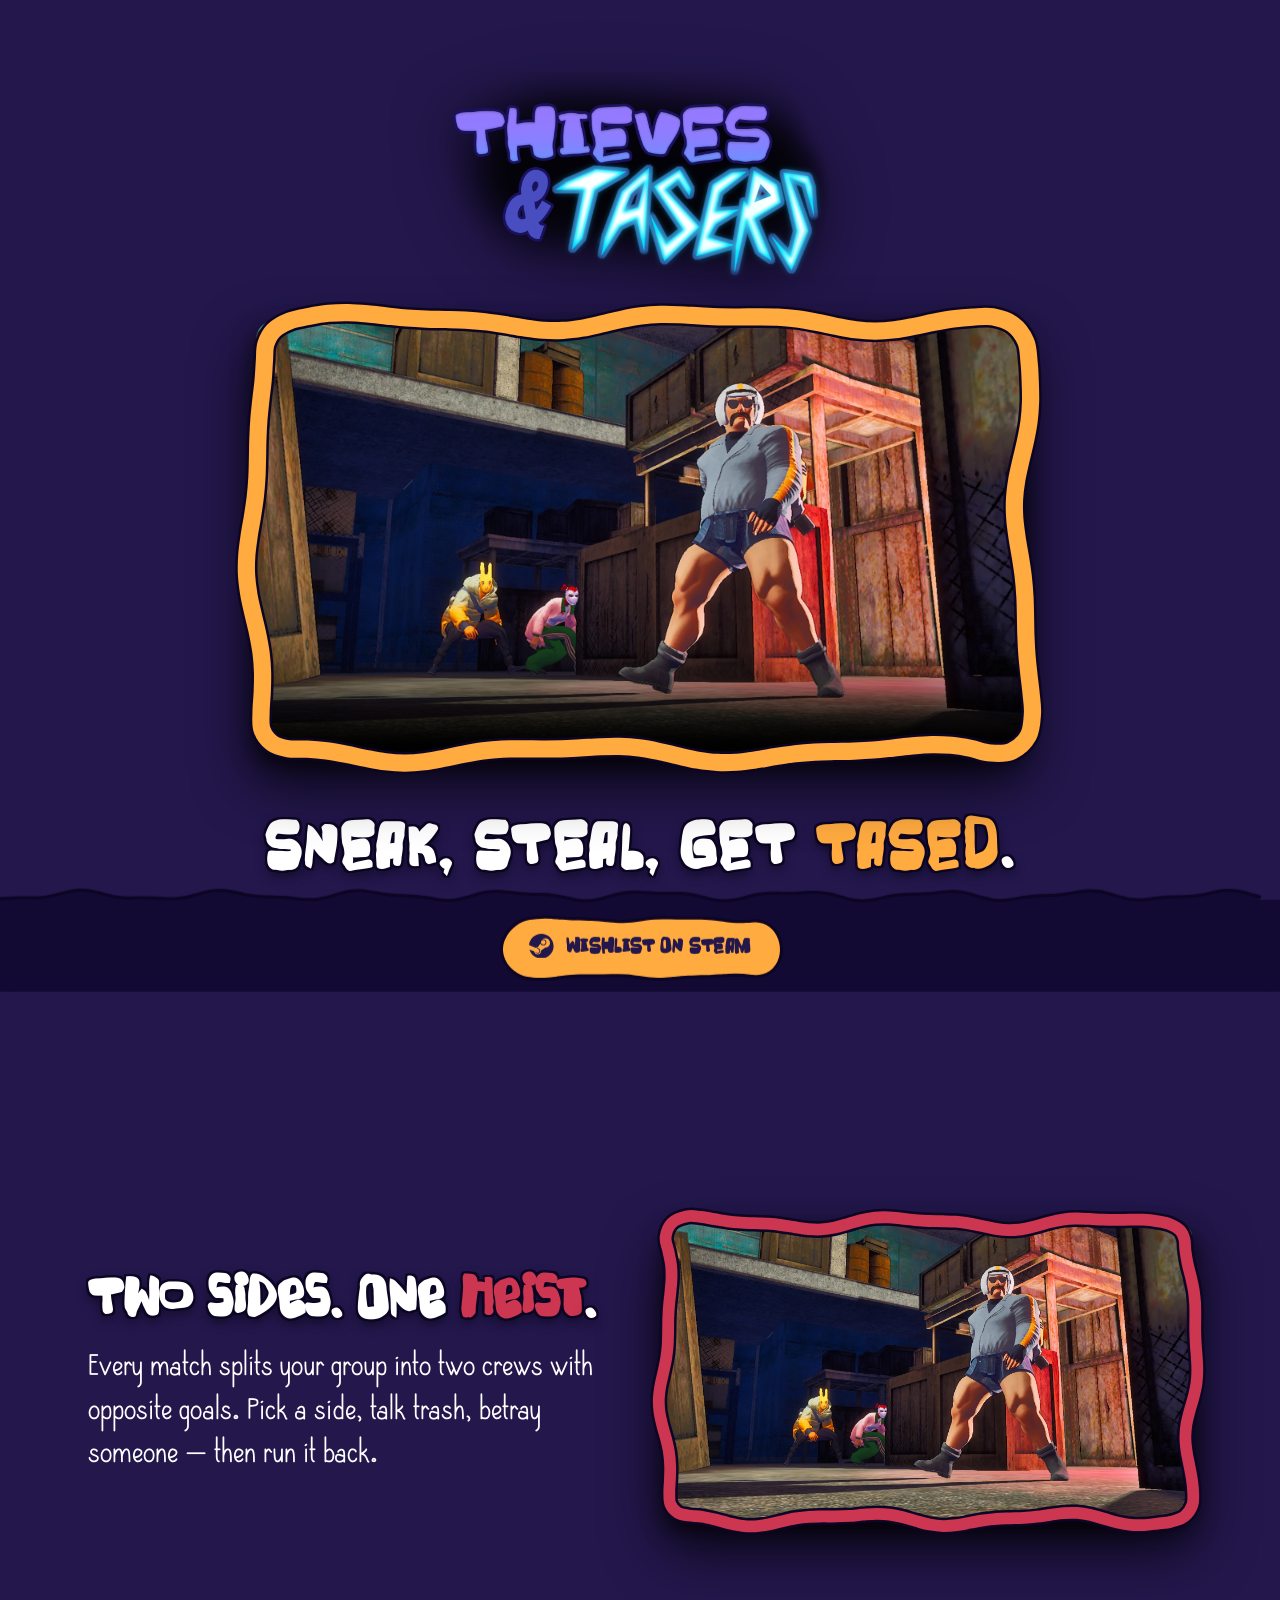
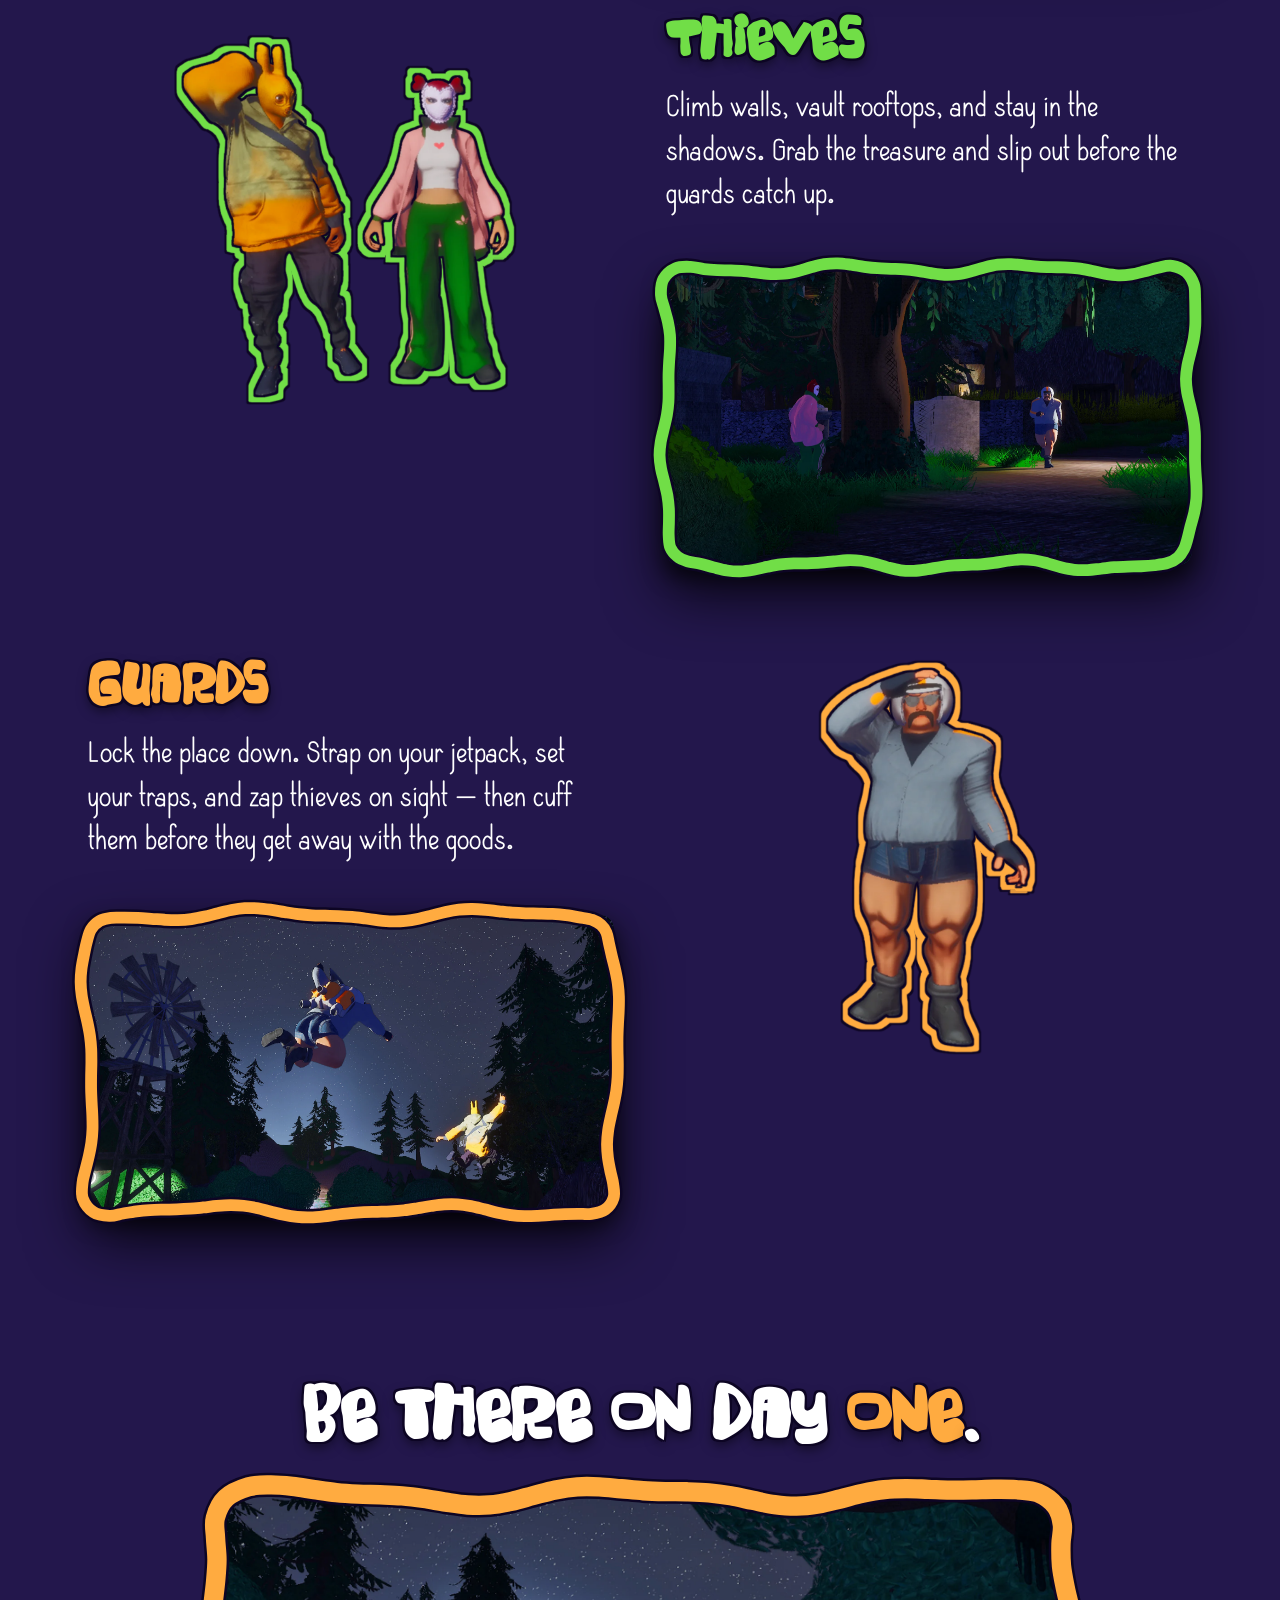
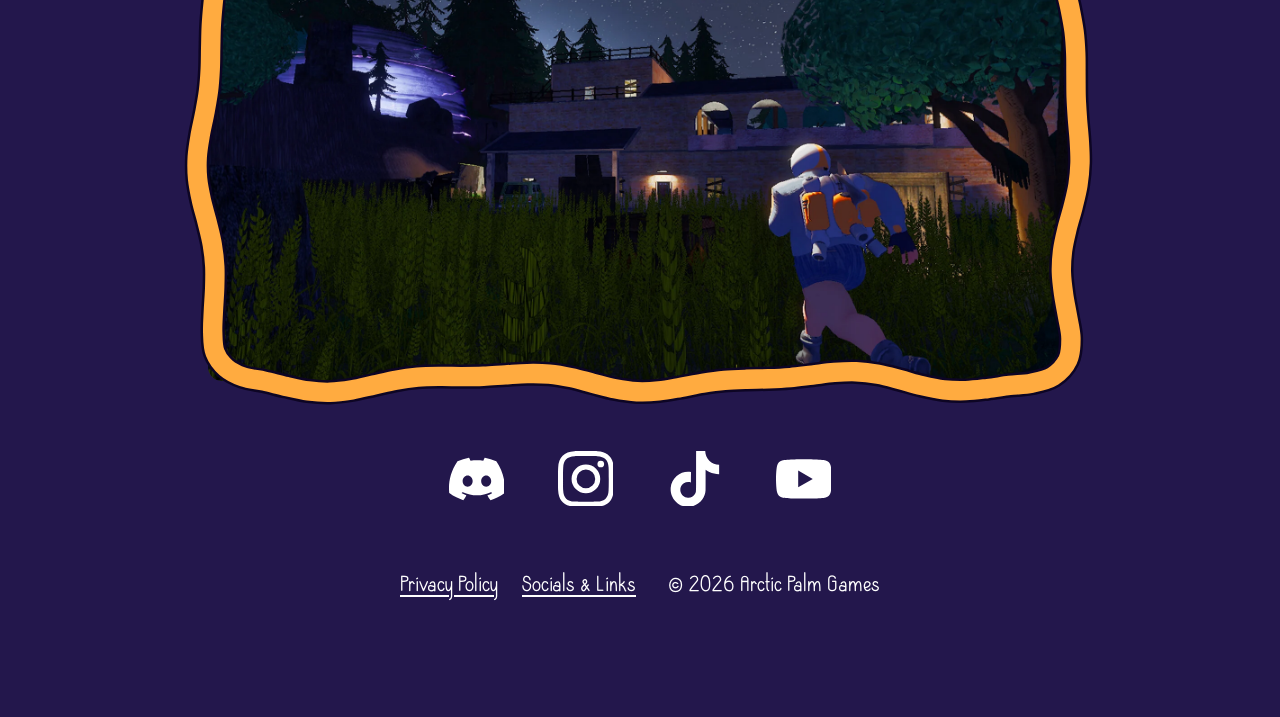
==== commit d225112b: "Add Socials & Links to footer" ====
--- a/index.html
+++ b/index.html
@@ -149,6 +149,7 @@
   <footer class="footer footer--site">
     <div class="footer__links">
       <a href="privacy/index.html">Privacy Policy</a>
+      <a href="socials/">Socials &amp; Links</a>
     </div>
     <p class="footer__by">© <span data-year>2026</span> Arctic Palm Games</p>
   </footer>
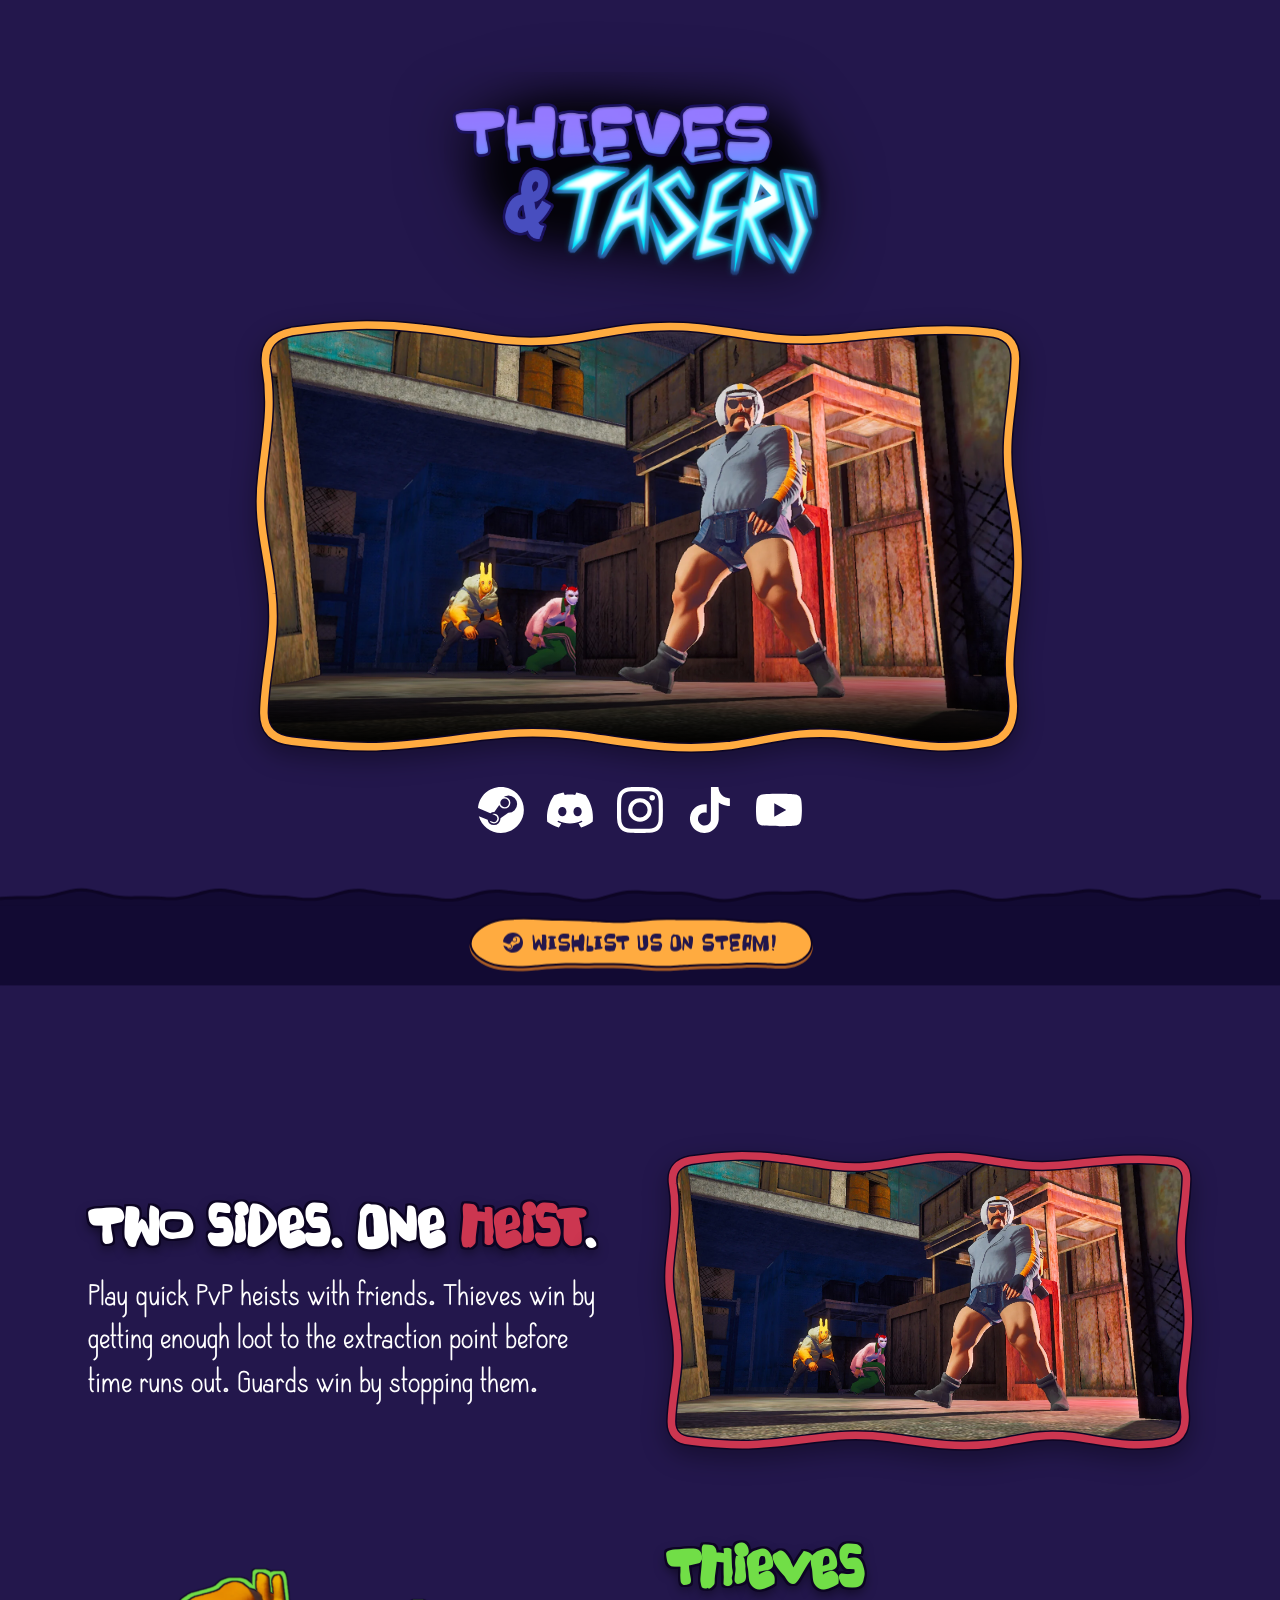
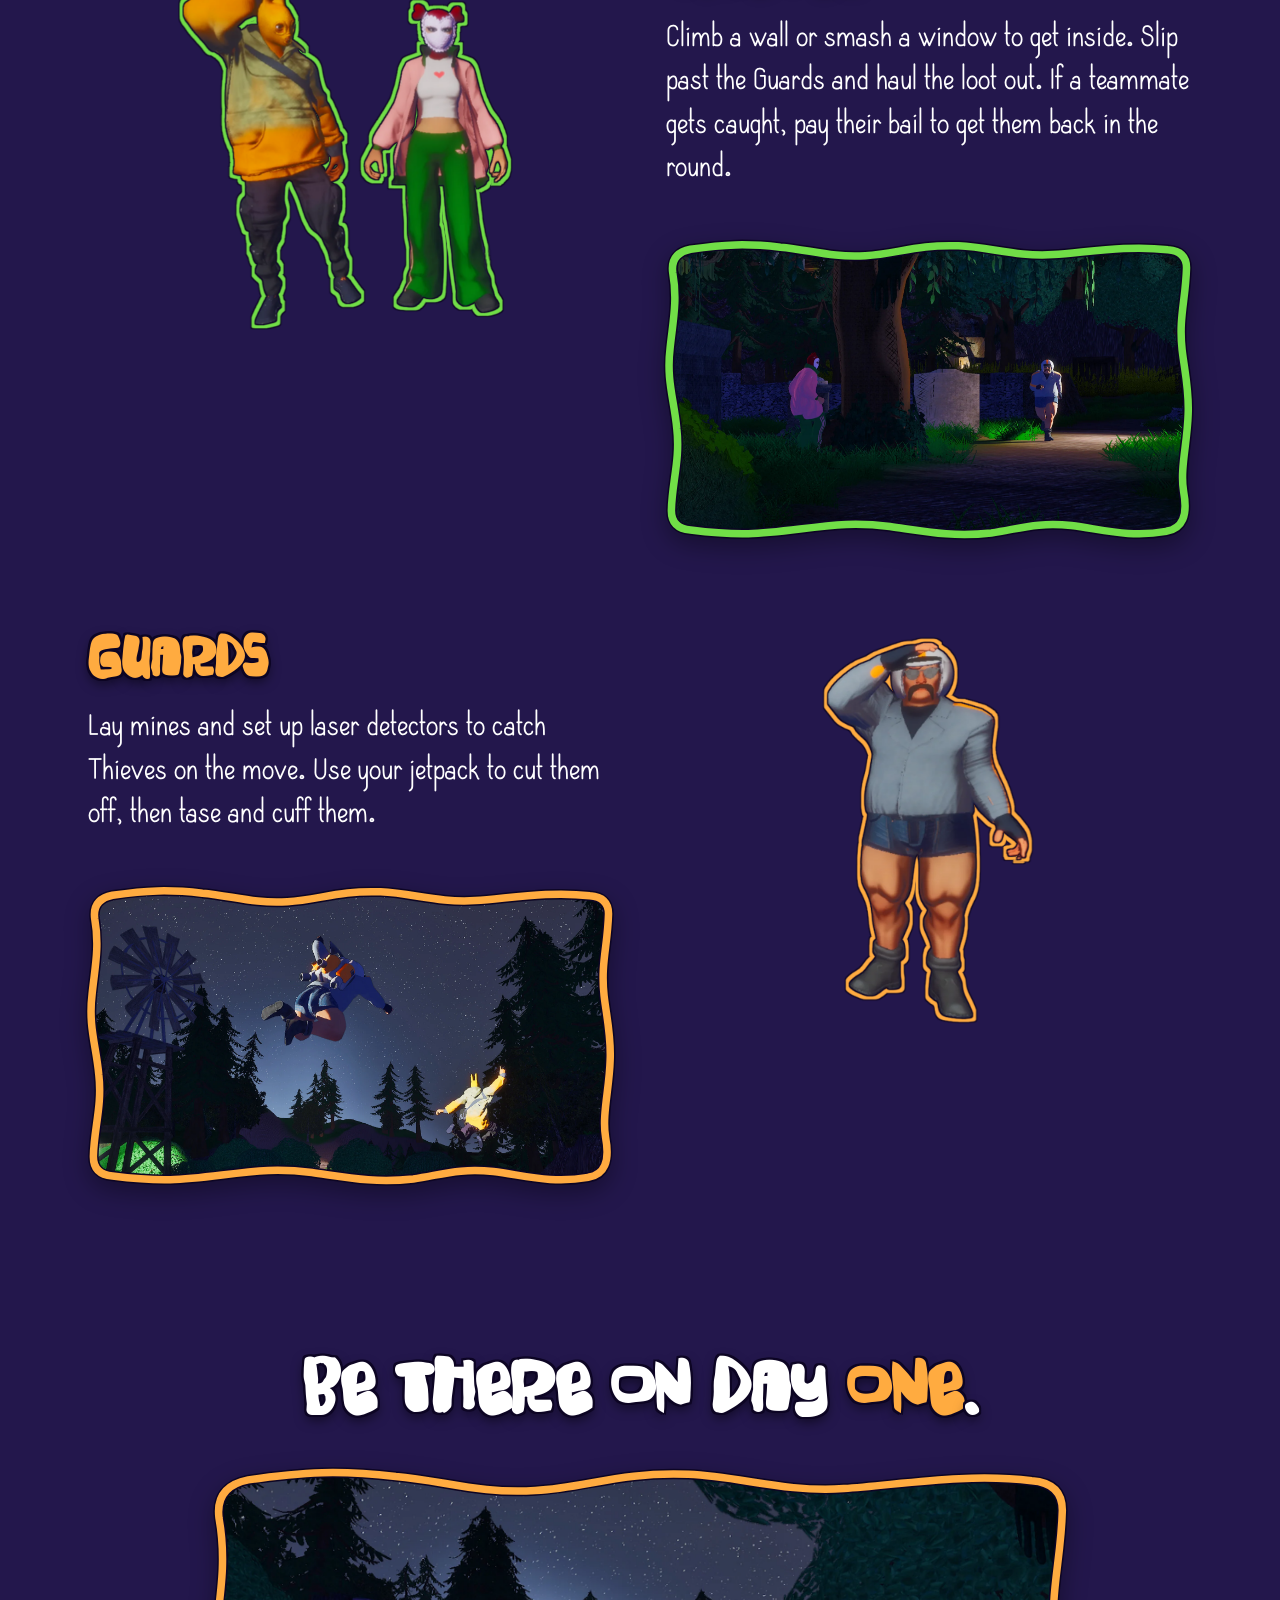
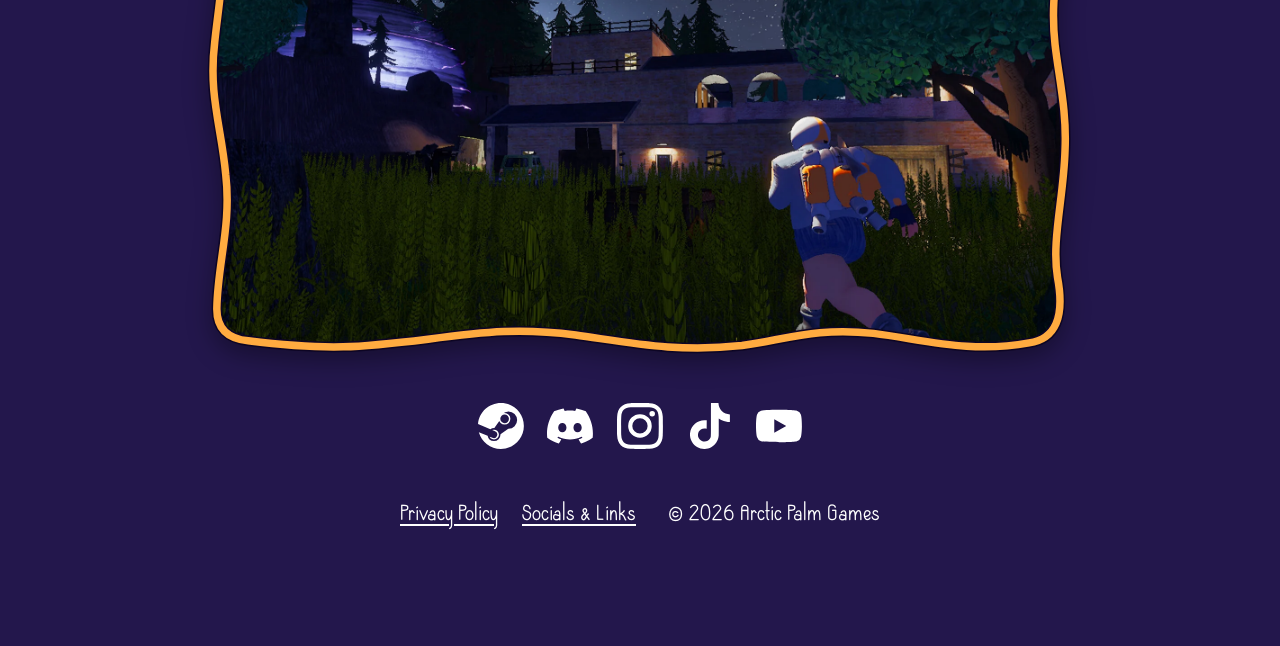
==== commit c306b710: "Update website trailer and refine homepage and socials" ====
--- a/index.html
+++ b/index.html
@@ -46,15 +46,15 @@
   </script>
 </head>
 
-<body>
+<body style="--media-clip: url(#media-frame-clip)">
   <!-- ===================== STICKY WISHLIST BAR ===================== -->
   <!-- Hidden until the hero scrolls out of view (toggled by JS). -->
   <div class="wishbar" id="wishbar" hidden>
     <svg class="wishbar__edge" viewBox="0 0 1000 14" preserveAspectRatio="none" aria-hidden="true"><use href="#edge-cap" class="edge-fill"/><use href="#edge-top" class="edge-line"/></svg>
-    <a class="wishbar__btn" data-wishlist href="#" target="_blank" rel="noopener">
-      <svg class="wishbar__steam" viewBox="0 0 24 24" aria-hidden="true"><path fill="currentColor" d="M11.979 0C5.678 0 .511 4.86.022 11.037l6.432 2.658a3.39 3.39 0 0 1 1.912-.59c.063 0 .125.002.188.005l2.861-4.142v-.059a4.527 4.527 0 0 1 4.524-4.524 4.527 4.527 0 0 1 4.523 4.524 4.53 4.53 0 0 1-4.523 4.525h-.105l-4.076 2.91c0 .052.004.105.004.158a3.398 3.398 0 0 1-3.397 3.396 3.4 3.4 0 0 1-3.336-2.766L.436 15.27C1.862 20.307 6.486 24 11.979 24c6.627 0 11.999-5.373 11.999-12S18.605 0 11.979 0zM7.54 18.21l-1.473-.61a2.553 2.553 0 0 0 1.314 1.253 2.555 2.555 0 0 0 3.342-1.38 2.55 2.55 0 0 0 .002-1.95 2.544 2.544 0 0 0-1.4-1.392 2.55 2.55 0 0 0-1.94-.01l1.523.63a1.879 1.879 0 0 1 1.01 2.457 1.878 1.878 0 0 1-2.456 1.01l.005-.018zm9.39-9.937a3.016 3.016 0 0 0-3.012-3.012 3.016 3.016 0 0 0-3.011 3.012 3.015 3.015 0 0 0 3.011 3.011 3.015 3.015 0 0 0 3.012-3.011zm-5.268-.005a2.258 2.258 0 0 1 2.26-2.255 2.258 2.258 0 0 1 2.255 2.26 2.258 2.258 0 0 1-2.26 2.255 2.256 2.256 0 0 1-2.255-2.26z"/></svg>
-      Wishlist on Steam
-      <svg class="wishbar__frame" viewBox="0 0 260 60" preserveAspectRatio="none" aria-hidden="true"><use href="#frame-pill"/></svg>
+    <a class="wishbar__btn pill-button wishlist-cta" href="https://store.steampowered.com/app/4536600/Thieves_and_Tasers/" target="_blank" rel="noopener">
+      <svg class="pill-icon" viewBox="0 0 24 24" aria-hidden="true"><use href="#icon-steam"/></svg>
+      <span>Wishlist us on Steam!</span>
+      <svg class="pill-frame" viewBox="0 0 260 60" preserveAspectRatio="none" aria-hidden="true"><use href="#frame-pill"/></svg>
     </a>
   </div>
 
@@ -64,16 +64,32 @@
       <h1 class="sr-only">Thieves and Tasers</h1>
       <img src="assets/logo.png" alt="Thieves and Tasers" class="hero__logo" />
 
-      <figure class="hero__media">
+      <figure class="hero__media media-frame">
+        <svg class="media-frame__outline" viewBox="-1 -2 322 184" preserveAspectRatio="none" aria-hidden="true"><use href="#media-frame-path" class="media-frame__edge"/><use href="#media-frame-path" class="media-frame__line"/></svg>
         <video autoplay muted playsinline preload="metadata" controls
                poster="assets/screenshots/thief_sneaking2.webp"
                aria-label="Thieves and Tasers Alpha Trailer">
-          <source src="assets/video/trailer.mp4" type="video/mp4" />
+          <source src="assets/video/trailer.mp4?v=20261124" type="video/mp4" />
         </video>
-        <svg class="frame" viewBox="0 0 320 180" preserveAspectRatio="none" aria-hidden="true"><use href="#frame-1" class="frame__edge"/><use href="#frame-1" class="frame__fill"/></svg>
       </figure>
 
-      <p class="hero__tagline">Sneak, steal, get <span class="hl">tased</span>.</p>
+      <nav class="channels channels--hero" aria-label="Steam and socials">
+        <a class="channel channel--steam" href="https://store.steampowered.com/app/4536600/Thieves_and_Tasers/" target="_blank" rel="noopener" aria-label="Steam">
+          <svg viewBox="0 0 24 24" aria-hidden="true"><use href="#icon-steam"/></svg>
+        </a>
+        <a class="channel channel--discord" href="https://discord.gg/ShfdKx4TKq" target="_blank" rel="noopener" aria-label="Discord">
+          <svg viewBox="0 0 24 24" aria-hidden="true"><use href="#icon-discord"/></svg>
+        </a>
+        <a class="channel channel--instagram" href="https://www.instagram.com/arcticpalmgames" target="_blank" rel="noopener" aria-label="Instagram">
+          <svg viewBox="0 0 24 24" aria-hidden="true"><use href="#icon-instagram"/></svg>
+        </a>
+        <a class="channel channel--tiktok" href="https://www.tiktok.com/@arcticpalmgames" target="_blank" rel="noopener" aria-label="TikTok">
+          <svg viewBox="0 0 24 24" aria-hidden="true"><use href="#icon-tiktok"/></svg>
+        </a>
+        <a class="channel channel--youtube" href="https://www.youtube.com/@arcticpalmgames" target="_blank" rel="noopener" aria-label="YouTube">
+          <svg viewBox="0 0 24 24" aria-hidden="true"><use href="#icon-youtube"/></svg>
+        </a>
+      </nav>
       <div class="steam-widget">
         <iframe src="https://store.steampowered.com/widget/4536600/"
                 frameborder="0" width="646" height="190"
@@ -86,10 +102,13 @@
     <section class="rows">
       <!-- Two sides: image left, text right -->
       <article class="row row--reverse row--heist">
-        <button class="row__media" data-shot><img src="assets/screenshots/thief_sneaking2.webp" alt="A guard confronting two thieves during a heist" loading="lazy" /><svg class="frame" viewBox="0 0 320 180" preserveAspectRatio="none" aria-hidden="true"><use href="#frame-2" class="frame__edge"/><use href="#frame-2" class="frame__fill"/></svg></button>
+        <button class="row__media media-frame" data-shot>
+          <svg class="media-frame__outline" viewBox="-1 -2 322 184" preserveAspectRatio="none" aria-hidden="true"><use href="#media-frame-path" class="media-frame__edge"/><use href="#media-frame-path" class="media-frame__line"/></svg>
+          <img src="assets/screenshots/thief_sneaking2.webp" alt="A guard confronting two thieves during a heist" loading="lazy" />
+        </button>
         <div class="row__text">
           <h2>Two sides. One <span class="hl hl--red">heist</span>.</h2>
-          <p>Every match splits your group into two crews with opposite goals. Pick a side, talk trash, betray someone — then run it back.</p>
+          <p>Play quick PvP heists with friends. Thieves win by getting enough loot to the extraction point before time runs out. Guards win by stopping them.</p>
         </div>
       </article>
 
@@ -97,20 +116,26 @@
       <article class="row row--thieves">
         <div class="row__text">
           <h2>Thieves</h2>
-          <p>Climb walls, vault rooftops, and stay in the shadows. Grab the treasure and slip out before the guards catch up.</p>
+          <p>Climb a wall or smash a window to get inside. Slip past the Guards and haul the loot out. If a teammate gets caught, pay their bail to get them back in the round.</p>
         </div>
         <div class="row__media row__media--character"><img src="assets/screenshots/thieves.webp" alt="Thief characters" loading="lazy" data-parallax="0.08" /></div>
-        <button class="row__media row__media--shot" data-shot><img src="assets/screenshots/thief_sneaking.webp" alt="A thief sneaking past a guard at night" loading="lazy" /><svg class="frame" viewBox="0 0 320 180" preserveAspectRatio="none" aria-hidden="true"><use href="#frame-3" class="frame__edge"/><use href="#frame-3" class="frame__fill"/></svg></button>
+        <button class="row__media row__media--shot media-frame" data-shot>
+          <svg class="media-frame__outline" viewBox="-1 -2 322 184" preserveAspectRatio="none" aria-hidden="true"><use href="#media-frame-path" class="media-frame__edge"/><use href="#media-frame-path" class="media-frame__line"/></svg>
+          <img src="assets/screenshots/thief_sneaking.webp" alt="A thief sneaking past a guard at night" loading="lazy" />
+        </button>
       </article>
 
       <!-- Guards: text left, character right -->
       <article class="row row--guards">
         <div class="row__text">
           <h2>Guards</h2>
-          <p>Lock the place down. Strap on your jetpack, set your traps, and zap thieves on sight — then cuff them before they get away with the goods.</p>
+          <p>Lay mines and set up laser detectors to catch Thieves on the move. Use your jetpack to cut them off, then tase and cuff them.</p>
         </div>
         <div class="row__media row__media--character"><img src="assets/screenshots/guard.webp" alt="Guard character" loading="lazy" data-parallax="0.08" /></div>
-        <button class="row__media row__media--shot" data-shot><img src="assets/screenshots/guard_running.webp" alt="A guard launching with a jetpack at night" loading="lazy" /><svg class="frame" viewBox="0 0 320 180" preserveAspectRatio="none" aria-hidden="true"><use href="#frame-4" class="frame__edge"/><use href="#frame-4" class="frame__fill"/></svg></button>
+        <button class="row__media row__media--shot media-frame" data-shot>
+          <svg class="media-frame__outline" viewBox="-1 -2 322 184" preserveAspectRatio="none" aria-hidden="true"><use href="#media-frame-path" class="media-frame__edge"/><use href="#media-frame-path" class="media-frame__line"/></svg>
+          <img src="assets/screenshots/guard_running.webp" alt="A guard launching with a jetpack at night" loading="lazy" />
+        </button>
       </article>
     </section>
 
@@ -121,27 +146,30 @@
 
     <!-- ===================== CLOSING VIDEO ===================== -->
     <section class="strip">
-      <figure class="shot shot--solo">
+      <figure class="shot shot--solo media-frame">
+        <svg class="media-frame__outline" viewBox="-1 -2 322 184" preserveAspectRatio="none" aria-hidden="true"><use href="#media-frame-path" class="media-frame__edge"/><use href="#media-frame-path" class="media-frame__line"/></svg>
         <img src="assets/screenshots/mainhouse_overview.webp"
              alt="Thieves and guards facing off across the heist grounds"
              loading="lazy" />
-        <svg class="frame" viewBox="0 0 320 180" preserveAspectRatio="none" aria-hidden="true"><use href="#frame-5" class="frame__edge"/><use href="#frame-5" class="frame__fill"/></svg>
       </figure>
 
-      <div class="channels">
-        <a class="channel" data-channel="discord" href="#" target="_blank" rel="noopener" aria-label="Discord">
-          <svg viewBox="0 0 24 24" aria-hidden="true"><path fill="currentColor" d="M20.317 4.3698a19.7913 19.7913 0 0 0-4.8851-1.5152.0741.0741 0 0 0-.0785.0371c-.211.3753-.4447.8648-.6083 1.2495-1.8447-.2762-3.68-.2762-5.4868 0-.1636-.3933-.4058-.8742-.6177-1.2495a.077.077 0 0 0-.0785-.037 19.7363 19.7363 0 0 0-4.8852 1.515.0699.0699 0 0 0-.0321.0277C.5334 9.0458-.319 13.5799.0992 18.0578a.0824.0824 0 0 0 .0312.0561c2.0528 1.5076 4.0413 2.4228 5.9929 3.0294a.0777.0777 0 0 0 .0842-.0276c.4616-.6304.8731-1.2952 1.226-1.9942a.076.076 0 0 0-.0416-.1057c-.6528-.2476-1.2743-.5495-1.8722-.8923a.077.077 0 0 1-.0076-.1277c.1258-.0943.2517-.1923.3718-.2914a.0743.0743 0 0 1 .0776-.0105c3.9278 1.7933 8.18 1.7933 12.0614 0a.0739.0739 0 0 1 .0785.0095c.1202.099.246.1981.3728.2924a.077.077 0 0 1-.0066.1276 12.2986 12.2986 0 0 1-1.873.8914.0766.0766 0 0 0-.0407.1067c.3604.698.7719 1.3628 1.225 1.9932a.076.076 0 0 0 .0842.0286c1.961-.6067 3.9495-1.5219 6.0023-3.0294a.077.077 0 0 0 .0313-.0552c.5004-5.177-.8382-9.6739-3.5485-13.6604a.061.061 0 0 0-.0312-.0286zM8.02 15.3312c-1.1825 0-2.1569-1.0857-2.1569-2.419 0-1.3332.9555-2.4189 2.157-2.4189 1.2108 0 2.1757 1.0952 2.1568 2.419 0 1.3332-.9555 2.4189-2.1569 2.4189zm7.9748 0c-1.1825 0-2.1569-1.0857-2.1569-2.419 0-1.3332.9554-2.4189 2.1569-2.4189 1.2108 0 2.1757 1.0952 2.1568 2.419 0 1.3332-.946 2.4189-2.1568 2.4189Z"/></svg>
-        </a>
-        <a class="channel" data-channel="instagram" href="#" target="_blank" rel="noopener" aria-label="Instagram">
-          <svg viewBox="0 0 24 24" aria-hidden="true"><path fill="currentColor" d="M12 2.163c3.204 0 3.584.012 4.85.07 3.252.148 4.771 1.691 4.919 4.919.058 1.265.069 1.645.069 4.849 0 3.205-.012 3.584-.069 4.849-.149 3.225-1.664 4.771-4.919 4.919-1.266.058-1.644.07-4.85.07-3.204 0-3.584-.012-4.849-.07-3.26-.149-4.771-1.699-4.919-4.92-.058-1.265-.07-1.644-.07-4.849 0-3.204.013-3.583.07-4.849.149-3.227 1.664-4.771 4.919-4.919 1.266-.057 1.645-.069 4.849-.069zM12 0C8.741 0 8.333.014 7.053.072 2.695.272.273 2.69.073 7.052.014 8.333 0 8.741 0 12c0 3.259.014 3.668.072 4.948.2 4.358 2.618 6.78 6.98 6.98C8.333 23.986 8.741 24 12 24c3.259 0 3.668-.014 4.948-.072 4.354-.2 6.782-2.618 6.979-6.98.059-1.28.073-1.689.073-4.948 0-3.259-.014-3.667-.072-4.947-.196-4.354-2.617-6.78-6.979-6.98C15.668.014 15.259 0 12 0zm0 5.838a6.162 6.162 0 1 0 0 12.324 6.162 6.162 0 0 0 0-12.324zM12 16a4 4 0 1 1 0-8 4 4 0 0 1 0 8zm6.406-11.845a1.44 1.44 0 1 0 0 2.881 1.44 1.44 0 0 0 0-2.881z"/></svg>
-        </a>
-        <a class="channel" data-channel="tiktok" href="#" target="_blank" rel="noopener" aria-label="TikTok">
-          <svg viewBox="0 0 24 24" aria-hidden="true"><path fill="currentColor" d="M12.525.02c1.31-.02 2.61-.01 3.91-.02.08 1.53.63 3.09 1.75 4.17 1.12 1.11 2.7 1.62 4.24 1.79v4.03c-1.44-.05-2.89-.35-4.2-.97-.57-.26-1.1-.59-1.62-.93-.01 2.92.01 5.84-.02 8.75-.08 1.4-.54 2.79-1.35 3.94-1.31 1.92-3.58 3.17-5.91 3.21-1.43.08-2.86-.31-4.08-1.03-2.02-1.19-3.44-3.37-3.65-5.71-.02-.5-.03-1-.01-1.49.18-1.9 1.12-3.72 2.58-4.96 1.66-1.44 3.98-2.13 6.15-1.72.02 1.48-.04 2.96-.04 4.44-.99-.32-2.15-.23-3.02.37-.63.41-1.11 1.04-1.36 1.75-.21.51-.15 1.07-.14 1.61.24 1.64 1.82 3.02 3.5 2.87 1.12-.01 2.19-.66 2.77-1.61.19-.33.4-.67.41-1.06.1-1.79.06-3.57.07-5.36.01-4.03-.01-8.05.02-12.07z"/></svg>
-        </a>
-        <a class="channel" data-channel="youtube" href="#" target="_blank" rel="noopener" aria-label="YouTube">
-          <svg viewBox="0 0 24 24" aria-hidden="true"><path fill="currentColor" d="M23.498 6.186a3.016 3.016 0 0 0-2.122-2.136C19.505 3.545 12 3.545 12 3.545s-7.505 0-9.377.505A3.017 3.017 0 0 0 .502 6.186C0 8.07 0 12 0 12s0 3.93.502 5.814a3.016 3.016 0 0 0 2.122 2.136c1.871.505 9.376.505 9.376.505s7.505 0 9.377-.505a3.015 3.015 0 0 0 2.122-2.136C24 15.93 24 12 24 12s0-3.93-.502-5.814zM9.545 15.568V8.432L15.818 12l-6.273 3.568z"/></svg>
-        </a>
-      </div>
+      <nav class="channels" aria-label="Community links">
+        <a class="channel channel--steam" href="https://store.steampowered.com/app/4536600/Thieves_and_Tasers/" target="_blank" rel="noopener" aria-label="Steam">
+          <svg viewBox="0 0 24 24" aria-hidden="true"><use href="#icon-steam"/></svg>
+        </a>
+        <a class="channel channel--discord" href="https://discord.gg/ShfdKx4TKq" target="_blank" rel="noopener" aria-label="Discord">
+          <svg viewBox="0 0 24 24" aria-hidden="true"><use href="#icon-discord"/></svg>
+        </a>
+        <a class="channel channel--instagram" href="https://www.instagram.com/arcticpalmgames" target="_blank" rel="noopener" aria-label="Instagram">
+          <svg viewBox="0 0 24 24" aria-hidden="true"><use href="#icon-instagram"/></svg>
+        </a>
+        <a class="channel channel--tiktok" href="https://www.tiktok.com/@arcticpalmgames" target="_blank" rel="noopener" aria-label="TikTok">
+          <svg viewBox="0 0 24 24" aria-hidden="true"><use href="#icon-tiktok"/></svg>
+        </a>
+        <a class="channel channel--youtube" href="https://www.youtube.com/@arcticpalmgames" target="_blank" rel="noopener" aria-label="YouTube">
+          <svg viewBox="0 0 24 24" aria-hidden="true"><use href="#icon-youtube"/></svg>
+        </a>
+      </nav>
     </section>
   </main>
 
@@ -159,48 +187,41 @@
     <div class="lightbox__backdrop" data-close-lightbox></div>
     <button class="lightbox__close" data-close-lightbox aria-label="Close">✕</button>
     <button class="lightbox__nav lightbox__nav--prev" data-lightbox-prev aria-label="Previous">‹</button>
-    <figure class="lightbox__figure">
+    <figure class="lightbox__figure media-frame">
+      <svg class="media-frame__outline" viewBox="-1 -2 322 184" preserveAspectRatio="none" aria-hidden="true"><use href="#media-frame-path" class="media-frame__edge"/><use href="#media-frame-path" class="media-frame__line"/></svg>
       <img class="lightbox__img" id="lightboxImg" alt="" />
-      <svg class="frame" viewBox="0 0 320 180" preserveAspectRatio="none" aria-hidden="true"><use href="#frame-1" class="frame__edge"/><use href="#frame-1" class="frame__fill"/></svg>
     </figure>
     <button class="lightbox__nav lightbox__nav--next" data-lightbox-next aria-label="Next">›</button>
   </div>
 
   <!-- SVG filters -->
   <svg xmlns="http://www.w3.org/2000/svg" width="0" height="0" aria-hidden="true" style="position:absolute">
-    <!-- Vector wavy frames (viewBox 320x180 = 16:9). Razor sharp at any size,
-         stroked and colored via CSS, one variant per card for variety. -->
     <defs>
-      <path id="frame-1" vector-effect="non-scaling-stroke" d="M 14.00 0.00 C 16.46 -0.97 19.42 -1.39 22.13 -1.92 C 24.84 -2.46 27.56 -2.94 30.27 -3.21 C 32.98 -3.47 35.69 -3.56 38.40 -3.52 C 41.11 -3.48 43.82 -3.23 46.53 -2.98 C 49.24 -2.74 51.95 -2.34 54.67 -2.05 C 57.38 -1.76 60.09 -1.44 62.80 -1.23 C 65.51 -1.02 68.22 -0.89 70.93 -0.79 C 73.64 -0.68 76.35 -0.69 79.06 -0.62 C 81.78 -0.56 84.49 -0.53 87.20 -0.38 C 89.91 -0.23 92.62 -0.01 95.33 0.30 C 98.04 0.61 100.75 1.06 103.46 1.48 C 106.17 1.91 108.89 2.46 111.60 2.85 C 114.31 3.25 117.02 3.66 119.73 3.84 C 122.44 4.03 125.15 4.09 127.86 3.94 C 130.57 3.79 133.28 3.42 136.00 2.97 C 138.71 2.52 141.42 1.83 144.13 1.22 C 146.84 0.61 149.55 -0.13 152.26 -0.69 C 154.97 -1.25 157.68 -1.79 160.39 -2.13 C 163.11 -2.47 165.82 -2.66 168.53 -2.74 C 171.24 -2.81 173.95 -2.70 176.66 -2.60 C 179.37 -2.49 182.08 -2.26 184.79 -2.11 C 187.50 -1.97 190.22 -1.81 192.93 -1.73 C 195.64 -1.66 198.35 -1.66 201.06 -1.67 C 203.77 -1.67 206.48 -1.77 209.19 -1.76 C 211.90 -1.76 214.61 -1.77 217.33 -1.62 C 220.04 -1.48 222.75 -1.24 225.46 -0.89 C 228.17 -0.53 230.88 -0.01 233.59 0.51 C 236.30 1.03 239.01 1.71 241.73 2.23 C 244.44 2.75 247.15 3.32 249.86 3.65 C 252.57 3.98 255.28 4.20 257.99 4.20 C 260.70 4.20 263.41 3.98 266.12 3.65 C 268.84 3.32 271.55 2.75 274.26 2.23 C 276.97 1.71 279.68 1.03 282.39 0.51 C 285.10 -0.01 287.81 -0.53 290.52 -0.89 C 293.23 -1.24 295.93 -1.48 298.66 -1.62 C 301.38 -1.77 304.11 -2.24 306.89 -1.74 C 309.67 -1.23 313.01 -0.31 315.32 1.41 C 317.64 3.13 319.63 5.94 320.77 8.57 C 321.90 11.20 321.81 14.40 322.11 17.20 C 322.42 19.99 322.49 22.62 322.60 25.33 C 322.70 28.04 322.81 30.75 322.74 33.46 C 322.66 36.17 322.47 38.89 322.13 41.60 C 321.79 44.31 321.25 47.02 320.69 49.73 C 320.13 52.44 319.39 55.15 318.78 57.86 C 318.17 60.57 317.48 63.28 317.03 66.00 C 316.58 68.71 316.21 71.42 316.06 74.13 C 315.91 76.84 315.97 79.55 316.16 82.26 C 316.34 84.97 316.75 87.68 317.15 90.39 C 317.54 93.11 318.09 95.82 318.52 98.53 C 318.94 101.24 319.39 103.95 319.70 106.66 C 320.01 109.37 320.23 112.08 320.38 114.79 C 320.53 117.50 320.56 120.22 320.62 122.93 C 320.69 125.64 320.68 128.35 320.79 131.06 C 320.89 133.77 321.02 136.48 321.23 139.19 C 321.44 141.90 321.76 144.61 322.05 147.33 C 322.34 150.04 322.74 152.75 322.98 155.46 C 323.23 158.17 323.72 160.69 323.52 163.59 C 323.32 166.49 323.25 170.22 321.79 172.84 C 320.32 175.46 317.37 178.12 314.74 179.31 C 312.11 180.50 308.81 180.21 306.00 180.00 C 303.19 179.79 300.58 178.61 297.87 178.08 C 295.16 177.54 292.44 177.06 289.73 176.79 C 287.02 176.53 284.31 176.44 281.60 176.48 C 278.89 176.52 276.18 176.77 273.47 177.02 C 270.76 177.26 268.05 177.66 265.33 177.95 C 262.62 178.24 259.91 178.56 257.20 178.77 C 254.49 178.98 251.78 179.11 249.07 179.21 C 246.36 179.32 243.65 179.31 240.94 179.38 C 238.22 179.44 235.51 179.47 232.80 179.62 C 230.09 179.77 227.38 179.99 224.67 180.30 C 221.96 180.61 219.25 181.06 216.54 181.48 C 213.83 181.91 211.11 182.46 208.40 182.85 C 205.69 183.25 202.98 183.66 200.27 183.84 C 197.56 184.03 194.85 184.09 192.14 183.94 C 189.43 183.79 186.72 183.42 184.00 182.97 C 181.29 182.52 178.58 181.83 175.87 181.22 C 173.16 180.61 170.45 179.87 167.74 179.31 C 165.03 178.75 162.32 178.21 159.61 177.87 C 156.89 177.53 154.18 177.34 151.47 177.26 C 148.76 177.19 146.05 177.30 143.34 177.40 C 140.63 177.51 137.92 177.74 135.21 177.89 C 132.50 178.03 129.78 178.19 127.07 178.27 C 124.36 178.34 121.65 178.34 118.94 178.33 C 116.23 178.33 113.52 178.23 110.81 178.24 C 108.10 178.24 105.39 178.23 102.67 178.38 C 99.96 178.52 97.25 178.76 94.54 179.11 C 91.83 179.47 89.12 179.99 86.41 180.51 C 83.70 181.03 80.99 181.71 78.27 182.23 C 75.56 182.75 72.85 183.32 70.14 183.65 C 67.43 183.98 64.72 184.20 62.01 184.20 C 59.30 184.20 56.59 183.98 53.88 183.65 C 51.16 183.32 48.45 182.75 45.74 182.23 C 43.03 181.71 40.32 181.03 37.61 180.51 C 34.90 179.99 32.19 179.47 29.48 179.11 C 26.77 178.76 24.04 178.52 21.34 178.38 C 18.65 178.23 15.76 178.63 13.31 178.22 C 10.86 177.81 8.47 177.24 6.66 175.91 C 4.86 174.58 3.25 172.42 2.49 170.24 C 1.73 168.05 2.10 165.40 2.11 162.80 C 2.13 160.21 2.49 157.38 2.60 154.67 C 2.70 151.96 2.81 149.25 2.74 146.54 C 2.66 143.83 2.47 141.11 2.13 138.40 C 1.79 135.69 1.25 132.98 0.69 130.27 C 0.13 127.56 -0.61 124.85 -1.22 122.14 C -1.83 119.43 -2.52 116.72 -2.97 114.00 C -3.42 111.29 -3.79 108.58 -3.94 105.87 C -4.09 103.16 -4.03 100.45 -3.84 97.74 C -3.66 95.03 -3.25 92.32 -2.85 89.61 C -2.46 86.89 -1.91 84.18 -1.48 81.47 C -1.06 78.76 -0.61 76.05 -0.30 73.34 C 0.01 70.63 0.23 67.92 0.38 65.21 C 0.53 62.50 0.56 59.78 0.62 57.07 C 0.69 54.36 0.68 51.65 0.79 48.94 C 0.89 46.23 1.02 43.52 1.23 40.81 C 1.44 38.10 1.76 35.39 2.05 32.67 C 2.34 29.96 2.74 27.25 2.98 24.54 C 3.23 21.83 3.34 18.88 3.52 16.41 C 3.71 13.94 3.46 11.79 4.10 9.71 C 4.74 7.62 5.72 5.52 7.37 3.90 C 9.02 2.29 11.54 0.97 14.00 0.00 Z"/>
-      <path id="frame-2" vector-effect="non-scaling-stroke" d="M 13.00 -4.07 C 15.93 -4.68 18.43 -3.96 21.15 -3.67 C 23.86 -3.39 26.58 -2.81 29.29 -2.36 C 32.01 -1.92 34.73 -1.36 37.44 -1.00 C 40.16 -0.64 42.87 -0.37 45.59 -0.18 C 48.31 0.01 51.02 0.02 53.74 0.12 C 56.45 0.22 59.17 0.24 61.88 0.43 C 64.60 0.62 67.32 0.89 70.03 1.25 C 72.75 1.60 75.46 2.14 78.18 2.55 C 80.89 2.97 83.61 3.49 86.33 3.72 C 89.04 3.95 91.76 4.09 94.47 3.93 C 97.19 3.77 99.91 3.32 102.62 2.75 C 105.34 2.18 108.05 1.28 110.77 0.52 C 113.48 -0.24 116.20 -1.18 118.92 -1.81 C 121.63 -2.44 124.35 -3.00 127.06 -3.27 C 129.78 -3.54 132.49 -3.55 135.21 -3.45 C 137.93 -3.35 140.64 -2.97 143.36 -2.69 C 146.07 -2.41 148.79 -2.00 151.50 -1.76 C 154.22 -1.51 156.94 -1.33 159.65 -1.22 C 162.37 -1.10 165.08 -1.13 167.80 -1.06 C 170.52 -0.99 173.23 -0.98 175.95 -0.77 C 178.66 -0.56 181.38 -0.25 184.09 0.19 C 186.81 0.62 189.53 1.27 192.24 1.83 C 194.96 2.39 197.67 3.11 200.39 3.53 C 203.10 3.96 205.82 4.33 208.54 4.37 C 211.25 4.41 213.97 4.18 216.68 3.77 C 219.40 3.35 222.12 2.59 224.83 1.89 C 227.55 1.20 230.26 0.27 232.98 -0.39 C 235.69 -1.06 238.41 -1.72 241.13 -2.10 C 243.84 -2.49 246.56 -2.67 249.27 -2.73 C 251.99 -2.79 254.70 -2.59 257.42 -2.47 C 260.14 -2.35 262.85 -2.11 265.57 -2.01 C 268.28 -1.91 271.00 -1.86 273.72 -1.87 C 276.43 -1.87 279.15 -2.02 281.86 -2.04 C 284.58 -2.06 287.29 -2.14 290.01 -1.99 C 292.73 -1.83 295.44 -1.56 298.16 -1.11 C 300.87 -0.66 303.91 -0.24 306.30 0.69 C 308.70 1.61 311.06 2.91 312.53 4.43 C 314.01 5.95 314.63 7.85 315.15 9.83 C 315.68 11.81 315.38 13.89 315.69 16.33 C 316.00 18.77 316.47 21.76 317.03 24.47 C 317.59 27.19 318.42 29.91 319.05 32.62 C 319.67 35.34 320.35 38.05 320.78 40.77 C 321.21 43.48 321.49 46.20 321.65 48.92 C 321.81 51.63 321.76 54.35 321.77 57.06 C 321.78 59.78 321.68 62.49 321.72 65.21 C 321.76 67.93 321.87 70.64 322.02 73.36 C 322.17 76.07 322.47 78.79 322.64 81.50 C 322.80 84.22 323.03 86.94 323.00 89.65 C 322.96 92.37 322.81 95.08 322.42 97.80 C 322.04 100.52 321.38 103.23 320.70 105.95 C 320.03 108.66 319.08 111.38 318.36 114.09 C 317.65 116.81 316.86 119.53 316.41 122.24 C 315.97 124.96 315.70 127.67 315.71 130.39 C 315.71 133.10 316.04 135.82 316.43 138.54 C 316.81 141.25 317.48 143.97 318.00 146.68 C 318.52 149.40 319.13 152.12 319.53 154.83 C 319.93 157.55 320.34 160.24 320.42 162.98 C 320.50 165.72 320.90 168.73 320.03 171.28 C 319.16 173.83 317.35 176.58 315.18 178.30 C 313.01 180.03 309.72 180.89 307.00 181.63 C 304.28 182.37 301.57 182.39 298.85 182.72 C 296.14 183.05 293.42 183.48 290.71 183.61 C 287.99 183.74 285.27 183.77 282.56 183.52 C 279.84 183.27 277.13 182.73 274.41 182.11 C 271.69 181.49 268.98 180.55 266.26 179.78 C 263.55 179.02 260.83 178.11 258.12 177.52 C 255.40 176.94 252.68 176.46 249.97 176.27 C 247.25 176.08 244.54 176.18 241.82 176.37 C 239.11 176.56 236.39 177.04 233.67 177.40 C 230.96 177.77 228.24 178.25 225.53 178.56 C 222.81 178.88 220.09 179.11 217.38 179.27 C 214.66 179.42 211.95 179.42 209.23 179.52 C 206.52 179.62 203.80 179.64 201.08 179.85 C 198.37 180.05 195.65 180.36 192.94 180.76 C 190.22 181.16 187.51 181.76 184.79 182.25 C 182.07 182.74 179.36 183.37 176.64 183.70 C 173.93 184.03 171.21 184.28 168.50 184.22 C 165.78 184.15 163.06 183.81 160.35 183.31 C 157.63 182.81 154.92 181.97 152.20 181.23 C 149.48 180.50 146.77 179.55 144.05 178.89 C 141.34 178.23 138.62 177.62 135.91 177.28 C 133.19 176.94 130.47 176.84 127.76 176.86 C 125.04 176.87 122.33 177.15 119.61 177.35 C 116.90 177.55 114.18 177.88 111.46 178.05 C 108.75 178.23 106.03 178.34 103.32 178.40 C 100.60 178.46 97.88 178.38 95.17 178.41 C 92.45 178.45 89.74 178.42 87.02 178.61 C 84.31 178.80 81.59 179.11 78.87 179.55 C 76.16 180.00 73.44 180.69 70.73 181.30 C 68.01 181.91 65.30 182.72 62.58 183.23 C 59.86 183.74 57.15 184.24 54.43 184.38 C 51.72 184.53 49.00 184.42 46.28 184.10 C 43.57 183.79 40.85 183.11 38.14 182.48 C 35.42 181.85 32.71 180.96 29.99 180.30 C 27.27 179.65 24.56 178.97 21.84 178.55 C 19.13 178.13 16.15 178.19 13.70 177.78 C 11.24 177.37 8.96 177.22 7.13 176.09 C 5.29 174.97 3.54 173.08 2.68 171.01 C 1.83 168.94 2.06 166.25 2.01 163.67 C 1.96 161.09 2.31 158.24 2.40 155.53 C 2.48 152.81 2.64 150.09 2.53 147.38 C 2.43 144.66 2.20 141.95 1.78 139.23 C 1.36 136.52 0.66 133.80 -0.01 131.08 C -0.68 128.37 -1.60 125.65 -2.26 122.94 C -2.92 120.22 -3.63 117.51 -3.98 114.79 C -4.34 112.07 -4.48 109.36 -4.37 106.64 C -4.26 103.93 -3.81 101.21 -3.34 98.50 C -2.86 95.78 -2.10 93.06 -1.52 90.35 C -0.95 87.63 -0.30 84.92 0.13 82.20 C 0.56 79.48 0.85 76.77 1.04 74.05 C 1.23 71.34 1.21 68.62 1.27 65.91 C 1.33 63.19 1.29 60.47 1.39 57.76 C 1.49 55.04 1.66 52.33 1.89 49.61 C 2.12 46.90 2.50 44.18 2.75 41.46 C 2.99 38.75 3.32 36.03 3.36 33.32 C 3.41 30.60 3.34 27.88 3.01 25.17 C 2.69 22.45 1.96 19.78 1.42 17.02 C 0.87 14.27 -0.61 11.49 -0.25 8.65 C 0.11 5.81 1.36 2.10 3.57 -0.02 C 5.78 -2.14 10.07 -3.47 13.00 -4.07 Z"/>
-      <path id="frame-3" vector-effect="non-scaling-stroke" d="M 15.00 -1.31 C 17.90 -1.23 20.41 -0.25 23.12 0.09 C 25.82 0.42 28.53 0.57 31.24 0.70 C 33.94 0.83 36.65 0.77 39.36 0.87 C 42.06 0.97 44.77 1.08 47.47 1.30 C 50.18 1.52 52.89 1.93 55.59 2.22 C 58.30 2.51 61.01 2.94 63.71 3.05 C 66.42 3.16 69.12 3.17 71.83 2.88 C 74.54 2.59 77.24 1.97 79.95 1.31 C 82.66 0.66 85.36 -0.33 88.07 -1.04 C 90.77 -1.75 93.48 -2.54 96.19 -2.94 C 98.89 -3.34 101.60 -3.51 104.31 -3.46 C 107.01 -3.40 109.72 -2.98 112.42 -2.63 C 115.13 -2.28 117.84 -1.70 120.54 -1.34 C 123.25 -0.98 125.96 -0.66 128.66 -0.46 C 131.37 -0.26 134.07 -0.25 136.78 -0.14 C 139.49 -0.03 142.19 -0.01 144.90 0.20 C 147.61 0.41 150.31 0.75 153.02 1.14 C 155.72 1.53 158.43 2.14 161.14 2.54 C 163.84 2.94 166.55 3.42 169.26 3.53 C 171.96 3.63 174.67 3.53 177.37 3.17 C 180.08 2.82 182.79 2.07 185.49 1.38 C 188.20 0.69 190.91 -0.30 193.61 -0.97 C 196.32 -1.64 199.02 -2.30 201.73 -2.63 C 204.44 -2.96 207.14 -3.01 209.85 -2.94 C 212.56 -2.88 215.26 -2.50 217.97 -2.25 C 220.67 -2.00 223.38 -1.64 226.09 -1.44 C 228.79 -1.25 231.50 -1.17 234.21 -1.10 C 236.91 -1.02 239.62 -1.10 242.32 -0.98 C 245.03 -0.86 247.74 -0.72 250.44 -0.38 C 253.15 -0.04 255.86 0.53 258.56 1.06 C 261.27 1.59 263.97 2.36 266.68 2.82 C 269.39 3.29 272.09 3.75 274.80 3.82 C 277.51 3.90 280.21 3.68 282.92 3.27 C 285.62 2.86 288.33 2.05 291.04 1.37 C 293.74 0.69 296.40 -0.25 299.16 -0.80 C 301.91 -1.35 304.77 -2.35 307.59 -1.94 C 310.40 -1.52 313.83 -0.21 316.05 1.69 C 318.28 3.58 320.00 6.69 320.93 9.42 C 321.86 12.15 321.49 15.27 321.64 18.07 C 321.78 20.86 321.76 23.48 321.78 26.19 C 321.80 28.89 321.91 31.60 321.75 34.31 C 321.59 37.01 321.29 39.72 320.83 42.42 C 320.36 45.13 319.60 47.84 318.96 50.54 C 318.32 53.25 317.47 55.96 316.99 58.66 C 316.51 61.37 316.11 64.07 316.08 66.78 C 316.06 69.49 316.38 72.19 316.81 74.90 C 317.24 77.61 318.05 80.31 318.67 83.02 C 319.28 85.72 320.04 88.43 320.51 91.14 C 320.98 93.84 321.30 96.55 321.48 99.26 C 321.66 101.96 321.58 104.67 321.59 107.37 C 321.61 110.08 321.50 112.79 321.55 115.49 C 321.60 118.20 321.75 120.91 321.90 123.61 C 322.05 126.32 322.37 129.02 322.45 131.73 C 322.53 134.44 322.62 137.14 322.40 139.85 C 322.18 142.56 321.71 145.26 321.14 147.97 C 320.56 150.67 319.65 153.38 318.95 156.09 C 318.25 158.79 317.61 161.84 316.94 164.21 C 316.26 166.57 315.86 168.41 314.90 170.26 C 313.95 172.11 312.85 173.91 311.20 175.32 C 309.55 176.73 307.39 177.90 305.00 178.69 C 302.61 179.48 299.59 179.75 296.88 180.09 C 294.18 180.42 291.47 180.57 288.76 180.70 C 286.06 180.83 283.35 180.77 280.64 180.87 C 277.94 180.97 275.23 181.08 272.53 181.30 C 269.82 181.52 267.11 181.93 264.41 182.22 C 261.70 182.51 258.99 182.94 256.29 183.05 C 253.58 183.16 250.88 183.17 248.17 182.88 C 245.46 182.59 242.76 181.97 240.05 181.31 C 237.34 180.66 234.64 179.67 231.93 178.96 C 229.23 178.25 226.52 177.46 223.81 177.06 C 221.11 176.66 218.40 176.49 215.69 176.54 C 212.99 176.60 210.28 177.02 207.58 177.37 C 204.87 177.72 202.16 178.30 199.46 178.66 C 196.75 179.02 194.04 179.34 191.34 179.54 C 188.63 179.74 185.93 179.75 183.22 179.86 C 180.51 179.97 177.81 179.99 175.10 180.20 C 172.39 180.41 169.69 180.75 166.98 181.14 C 164.28 181.53 161.57 182.14 158.86 182.54 C 156.16 182.94 153.45 183.42 150.74 183.53 C 148.04 183.63 145.33 183.53 142.63 183.17 C 139.92 182.82 137.21 182.07 134.51 181.38 C 131.80 180.69 129.09 179.70 126.39 179.03 C 123.68 178.36 120.98 177.70 118.27 177.37 C 115.56 177.04 112.86 176.99 110.15 177.06 C 107.44 177.12 104.74 177.50 102.03 177.75 C 99.33 178.00 96.62 178.36 93.91 178.56 C 91.21 178.75 88.50 178.83 85.79 178.90 C 83.09 178.98 80.38 178.90 77.68 179.02 C 74.97 179.14 72.26 179.28 69.56 179.62 C 66.85 179.96 64.14 180.53 61.44 181.06 C 58.73 181.59 56.03 182.36 53.32 182.82 C 50.61 183.29 47.91 183.75 45.20 183.82 C 42.49 183.90 39.79 183.68 37.08 183.27 C 34.38 182.86 31.67 182.05 28.96 181.37 C 26.26 180.69 23.50 179.81 20.84 179.20 C 18.19 178.59 15.38 178.46 13.06 177.72 C 10.73 176.98 8.63 176.16 6.89 174.77 C 5.15 173.37 3.49 171.47 2.61 169.33 C 1.74 167.20 1.78 164.52 1.64 161.93 C 1.50 159.34 1.76 156.52 1.78 153.81 C 1.80 151.11 1.91 148.40 1.75 145.69 C 1.59 142.99 1.29 140.28 0.83 137.58 C 0.36 134.87 -0.40 132.16 -1.04 129.46 C -1.68 126.75 -2.53 124.04 -3.01 121.34 C -3.49 118.63 -3.89 115.93 -3.92 113.22 C -3.94 110.51 -3.62 107.81 -3.19 105.10 C -2.76 102.39 -1.95 99.69 -1.33 96.98 C -0.72 94.28 0.04 91.57 0.51 88.86 C 0.98 86.16 1.30 83.45 1.48 80.74 C 1.66 78.04 1.58 75.33 1.59 72.63 C 1.61 69.92 1.50 67.21 1.55 64.51 C 1.60 61.80 1.75 59.09 1.90 56.39 C 2.05 53.68 2.37 50.98 2.45 48.27 C 2.53 45.56 2.62 42.86 2.40 40.15 C 2.18 37.44 1.71 34.74 1.14 32.03 C 0.56 29.33 -0.35 26.62 -1.05 23.91 C -1.75 21.21 -2.97 18.75 -3.06 15.79 C -3.15 12.84 -3.06 8.88 -1.59 6.19 C -0.12 3.49 2.98 0.86 5.75 -0.39 C 8.51 -1.64 12.10 -1.39 15.00 -1.31 Z"/>
-      <path id="frame-4" vector-effect="non-scaling-stroke" d="M 14.00 1.69 C 16.50 1.37 19.42 1.63 22.13 1.64 C 24.84 1.66 27.56 1.69 30.27 1.80 C 32.98 1.90 35.69 2.11 38.40 2.29 C 41.11 2.47 43.82 2.75 46.53 2.89 C 49.24 3.02 51.95 3.16 54.67 3.09 C 57.38 3.03 60.09 2.84 62.80 2.48 C 65.51 2.12 68.22 1.55 70.93 0.96 C 73.64 0.36 76.35 -0.44 79.06 -1.10 C 81.78 -1.76 84.49 -2.51 87.20 -3.01 C 89.91 -3.51 92.62 -3.93 95.33 -4.11 C 98.04 -4.28 100.75 -4.24 103.46 -4.08 C 106.17 -3.91 108.89 -3.49 111.60 -3.10 C 114.31 -2.70 117.02 -2.14 119.73 -1.71 C 122.44 -1.28 125.15 -0.82 127.86 -0.51 C 130.57 -0.19 133.28 0.02 136.00 0.18 C 138.71 0.34 141.42 0.36 144.13 0.44 C 146.84 0.51 149.55 0.52 152.26 0.64 C 154.97 0.76 157.68 0.92 160.39 1.17 C 163.11 1.42 165.82 1.79 168.53 2.13 C 171.24 2.47 173.95 2.92 176.66 3.21 C 179.37 3.50 182.08 3.79 184.79 3.86 C 187.50 3.92 190.22 3.85 192.93 3.58 C 195.64 3.31 198.35 2.81 201.06 2.25 C 203.77 1.69 206.48 0.90 209.19 0.21 C 211.90 -0.47 214.61 -1.27 217.33 -1.85 C 220.04 -2.42 222.75 -2.95 225.46 -3.25 C 228.17 -3.55 230.88 -3.66 233.59 -3.64 C 236.30 -3.62 239.01 -3.38 241.73 -3.14 C 244.44 -2.91 247.15 -2.51 249.86 -2.23 C 252.57 -1.95 255.28 -1.63 257.99 -1.43 C 260.70 -1.23 263.41 -1.12 266.12 -1.03 C 268.84 -0.94 271.55 -0.96 274.26 -0.89 C 276.97 -0.83 279.68 -0.80 282.39 -0.63 C 285.10 -0.46 287.81 -0.22 290.52 0.12 C 293.23 0.47 295.97 0.96 298.66 1.44 C 301.34 1.92 304.42 2.22 306.62 2.99 C 308.83 3.76 310.47 4.78 311.88 6.05 C 313.30 7.33 314.32 8.79 315.12 10.65 C 315.92 12.50 316.12 14.75 316.69 17.20 C 317.25 19.64 317.87 22.62 318.51 25.33 C 319.15 28.04 319.93 30.75 320.52 33.46 C 321.11 36.17 321.68 38.89 322.05 41.60 C 322.42 44.31 322.64 47.02 322.73 49.73 C 322.83 52.44 322.73 55.15 322.64 57.86 C 322.56 60.57 322.33 63.28 322.21 66.00 C 322.08 68.71 321.94 71.42 321.89 74.13 C 321.84 76.84 321.87 79.55 321.90 82.26 C 321.93 84.97 322.06 87.68 322.07 90.39 C 322.07 93.11 322.10 95.82 321.95 98.53 C 321.80 101.24 321.55 103.95 321.17 106.66 C 320.78 109.37 320.22 112.08 319.65 114.79 C 319.08 117.50 318.35 120.22 317.77 122.93 C 317.19 125.64 316.56 128.35 316.19 131.06 C 315.82 133.77 315.55 136.48 315.53 139.19 C 315.50 141.90 315.71 144.61 316.04 147.33 C 316.37 150.04 316.95 152.75 317.49 155.46 C 318.02 158.17 318.93 160.86 319.26 163.59 C 319.60 166.32 320.30 169.29 319.51 171.85 C 318.72 174.42 316.76 177.33 314.51 178.96 C 312.26 180.60 308.77 181.24 306.00 181.69 C 303.23 182.13 300.58 181.63 297.87 181.64 C 295.16 181.66 292.44 181.69 289.73 181.80 C 287.02 181.90 284.31 182.11 281.60 182.29 C 278.89 182.47 276.18 182.75 273.47 182.89 C 270.76 183.02 268.05 183.16 265.33 183.09 C 262.62 183.03 259.91 182.84 257.20 182.48 C 254.49 182.12 251.78 181.55 249.07 180.96 C 246.36 180.36 243.65 179.56 240.94 178.90 C 238.22 178.24 235.51 177.49 232.80 176.99 C 230.09 176.49 227.38 176.07 224.67 175.89 C 221.96 175.72 219.25 175.76 216.54 175.92 C 213.83 176.09 211.11 176.51 208.40 176.90 C 205.69 177.30 202.98 177.86 200.27 178.29 C 197.56 178.72 194.85 179.18 192.14 179.49 C 189.43 179.81 186.72 180.02 184.00 180.18 C 181.29 180.34 178.58 180.36 175.87 180.44 C 173.16 180.51 170.45 180.52 167.74 180.64 C 165.03 180.76 162.32 180.92 159.61 181.17 C 156.89 181.42 154.18 181.79 151.47 182.13 C 148.76 182.47 146.05 182.92 143.34 183.21 C 140.63 183.50 137.92 183.79 135.21 183.86 C 132.50 183.92 129.78 183.85 127.07 183.58 C 124.36 183.31 121.65 182.81 118.94 182.25 C 116.23 181.69 113.52 180.90 110.81 180.21 C 108.10 179.53 105.39 178.73 102.67 178.15 C 99.96 177.58 97.25 177.05 94.54 176.75 C 91.83 176.45 89.12 176.34 86.41 176.36 C 83.70 176.38 80.99 176.62 78.27 176.86 C 75.56 177.09 72.85 177.49 70.14 177.77 C 67.43 178.05 64.72 178.37 62.01 178.57 C 59.30 178.77 56.59 178.88 53.88 178.97 C 51.16 179.06 48.45 179.04 45.74 179.11 C 43.03 179.17 40.32 179.20 37.61 179.37 C 34.90 179.54 32.19 179.78 29.48 180.12 C 26.77 180.47 24.08 180.97 21.34 181.44 C 18.60 181.91 16.06 183.10 13.04 182.95 C 10.02 182.80 5.92 182.33 3.22 180.56 C 0.52 178.78 -2.07 175.27 -3.16 172.31 C -4.25 169.36 -3.59 165.74 -3.31 162.80 C -3.04 159.86 -2.13 157.38 -1.49 154.67 C -0.85 151.96 -0.07 149.25 0.52 146.54 C 1.11 143.83 1.68 141.11 2.05 138.40 C 2.42 135.69 2.64 132.98 2.73 130.27 C 2.83 127.56 2.73 124.85 2.64 122.14 C 2.56 119.43 2.33 116.72 2.21 114.00 C 2.08 111.29 1.94 108.58 1.89 105.87 C 1.84 103.16 1.87 100.45 1.90 97.74 C 1.93 95.03 2.06 92.32 2.07 89.61 C 2.07 86.89 2.10 84.18 1.95 81.47 C 1.80 78.76 1.55 76.05 1.17 73.34 C 0.78 70.63 0.22 67.92 -0.35 65.21 C -0.92 62.50 -1.65 59.78 -2.23 57.07 C -2.81 54.36 -3.44 51.65 -3.81 48.94 C -4.18 46.23 -4.45 43.52 -4.47 40.81 C -4.50 38.10 -4.29 35.39 -3.96 32.67 C -3.63 29.96 -3.05 27.25 -2.51 24.54 C -1.98 21.83 -1.46 19.04 -0.74 16.41 C -0.02 13.77 0.50 10.86 1.82 8.72 C 3.13 6.58 5.11 4.73 7.15 3.56 C 9.18 2.39 11.50 2.01 14.00 1.69 Z"/>
-      <path id="frame-5" vector-effect="non-scaling-stroke" d="M 15.00 -3.05 C 17.74 -3.86 20.41 -3.72 23.12 -3.75 C 25.82 -3.77 28.53 -3.50 31.24 -3.20 C 33.94 -2.91 36.65 -2.38 39.36 -1.99 C 42.06 -1.60 44.77 -1.16 47.47 -0.88 C 50.18 -0.60 52.89 -0.44 55.59 -0.30 C 58.30 -0.17 61.01 -0.18 63.71 -0.08 C 66.42 0.03 69.12 0.10 71.83 0.32 C 74.54 0.55 77.24 0.90 79.95 1.29 C 82.66 1.68 85.36 2.25 88.07 2.65 C 90.77 3.05 93.48 3.52 96.19 3.70 C 98.89 3.87 101.60 3.91 104.31 3.68 C 107.01 3.46 109.72 2.94 112.42 2.35 C 115.13 1.77 117.84 0.89 120.54 0.18 C 123.25 -0.53 125.96 -1.36 128.66 -1.89 C 131.37 -2.43 134.07 -2.85 136.78 -3.04 C 139.49 -3.22 142.19 -3.15 144.90 -3.03 C 147.61 -2.90 150.31 -2.55 153.02 -2.31 C 155.72 -2.07 158.43 -1.76 161.14 -1.58 C 163.84 -1.41 166.55 -1.33 169.26 -1.26 C 171.96 -1.20 174.67 -1.27 177.37 -1.19 C 180.08 -1.12 182.79 -1.06 185.49 -0.82 C 188.20 -0.57 190.91 -0.18 193.61 0.29 C 196.32 0.75 199.02 1.44 201.73 1.98 C 204.44 2.52 207.14 3.19 209.85 3.55 C 212.56 3.91 215.26 4.18 217.97 4.14 C 220.67 4.11 223.38 3.79 226.09 3.34 C 228.79 2.90 231.50 2.13 234.21 1.48 C 236.91 0.82 239.62 -0.01 242.32 -0.59 C 245.03 -1.16 247.74 -1.68 250.44 -1.98 C 253.15 -2.28 255.86 -2.36 258.56 -2.38 C 261.27 -2.40 263.97 -2.21 266.68 -2.11 C 269.39 -2.02 272.09 -1.86 274.80 -1.82 C 277.51 -1.78 280.21 -1.82 282.92 -1.88 C 285.62 -1.93 288.33 -2.11 291.04 -2.13 C 293.74 -2.14 296.43 -2.21 299.16 -1.98 C 301.88 -1.75 304.93 -1.79 307.41 -0.77 C 309.88 0.26 312.50 2.20 314.00 4.16 C 315.50 6.12 316.10 8.68 316.42 11.00 C 316.74 13.32 315.97 15.54 315.92 18.07 C 315.86 20.60 315.84 23.48 316.10 26.19 C 316.37 28.89 316.96 31.60 317.50 34.31 C 318.04 37.01 318.79 39.72 319.34 42.42 C 319.88 45.13 320.42 47.84 320.77 50.54 C 321.11 53.25 321.28 55.96 321.39 58.66 C 321.51 61.37 321.43 64.07 321.46 66.78 C 321.49 69.49 321.45 72.19 321.54 74.90 C 321.64 77.61 321.83 80.31 322.02 83.02 C 322.21 85.72 322.54 88.43 322.70 91.14 C 322.86 93.84 323.04 96.55 322.96 99.26 C 322.88 101.96 322.64 104.67 322.21 107.37 C 321.78 110.08 321.07 112.79 320.40 115.49 C 319.73 118.20 318.82 120.91 318.17 123.61 C 317.52 126.32 316.85 129.02 316.50 131.73 C 316.15 134.44 316.00 137.14 316.07 139.85 C 316.14 142.56 316.52 145.26 316.90 147.97 C 317.28 150.67 317.90 153.38 318.35 156.09 C 318.80 158.79 319.59 161.53 319.61 164.21 C 319.63 166.88 319.58 169.81 318.47 172.16 C 317.37 174.50 315.22 176.82 312.97 178.27 C 310.73 179.71 307.68 180.25 305.00 180.82 C 302.32 181.38 299.59 181.32 296.88 181.65 C 294.18 181.98 291.47 182.47 288.76 182.79 C 286.06 183.11 283.35 183.49 280.64 183.57 C 277.94 183.65 275.23 183.58 272.53 183.28 C 269.82 182.97 267.11 182.37 264.41 181.74 C 261.70 181.11 258.99 180.20 256.29 179.49 C 253.58 178.78 250.88 177.99 248.17 177.50 C 245.46 177.01 242.76 176.67 240.05 176.56 C 237.34 176.44 234.64 176.62 231.93 176.82 C 229.23 177.03 226.52 177.47 223.81 177.79 C 221.11 178.10 218.40 178.48 215.69 178.72 C 212.99 178.95 210.28 179.08 207.58 179.18 C 204.87 179.29 202.16 179.26 199.46 179.36 C 196.75 179.45 194.04 179.53 191.34 179.77 C 188.63 180.02 185.93 180.40 183.22 180.83 C 180.51 181.26 177.81 181.90 175.10 182.37 C 172.39 182.85 169.69 183.42 166.98 183.69 C 164.28 183.96 161.57 184.11 158.86 183.98 C 156.16 183.84 153.45 183.42 150.74 182.90 C 148.04 182.37 145.33 181.54 142.63 180.85 C 139.92 180.16 137.21 179.32 134.51 178.75 C 131.80 178.19 129.09 177.71 126.39 177.46 C 123.68 177.21 120.98 177.20 118.27 177.25 C 115.56 177.29 112.86 177.56 110.15 177.73 C 107.44 177.89 104.74 178.13 102.03 178.24 C 99.33 178.35 96.62 178.37 93.91 178.38 C 91.21 178.39 88.50 178.27 85.79 178.31 C 83.09 178.34 80.38 178.36 77.68 178.59 C 74.97 178.82 72.26 179.20 69.56 179.69 C 66.85 180.17 64.14 180.89 61.44 181.49 C 58.73 182.09 56.03 182.83 53.32 183.28 C 50.61 183.73 47.91 184.11 45.20 184.18 C 42.49 184.25 39.79 184.04 37.08 183.68 C 34.38 183.32 31.67 182.64 28.96 182.03 C 26.26 181.43 23.51 180.65 20.84 180.06 C 18.17 179.47 15.31 179.30 12.94 178.47 C 10.58 177.63 8.37 176.59 6.64 175.07 C 4.92 173.55 3.39 171.54 2.58 169.35 C 1.76 167.16 1.84 164.52 1.74 161.93 C 1.65 159.34 1.89 156.52 2.01 153.81 C 2.13 151.11 2.38 148.40 2.47 145.69 C 2.55 142.99 2.65 140.28 2.51 137.58 C 2.36 134.87 2.05 132.16 1.59 129.46 C 1.13 126.75 0.39 124.04 -0.27 121.34 C -0.94 118.63 -1.81 115.93 -2.41 113.22 C -3.00 110.51 -3.59 107.81 -3.85 105.10 C -4.12 102.39 -4.14 99.69 -3.98 96.98 C -3.81 94.28 -3.32 91.57 -2.86 88.86 C -2.40 86.16 -1.70 83.45 -1.20 80.74 C -0.70 78.04 -0.17 75.33 0.17 72.63 C 0.51 69.92 0.69 67.21 0.83 64.51 C 0.97 61.80 0.93 59.09 1.00 56.39 C 1.07 53.68 1.08 50.98 1.23 48.27 C 1.38 45.56 1.63 42.86 1.90 40.15 C 2.16 37.44 2.57 34.74 2.81 32.03 C 3.05 29.33 3.33 26.62 3.32 23.91 C 3.32 21.21 2.88 18.37 2.78 15.79 C 2.68 13.22 2.06 10.91 2.71 8.47 C 3.35 6.03 4.61 3.05 6.66 1.13 C 8.71 -0.79 12.26 -2.23 15.00 -3.05 Z"/>
+      <symbol id="icon-steam" viewBox="0 0 24 24"><path fill="currentColor" d="M11.979 0C5.678 0 .511 4.86.022 11.037l6.432 2.658a3.39 3.39 0 0 1 1.912-.59c.063 0 .125.002.188.005l2.861-4.142v-.059a4.527 4.527 0 0 1 4.524-4.524 4.527 4.527 0 0 1 4.523 4.524 4.53 4.53 0 0 1-4.523 4.525h-.105l-4.076 2.91c0 .052.004.105.004.158a3.398 3.398 0 0 1-3.397 3.396 3.4 3.4 0 0 1-3.336-2.766L.436 15.27C1.862 20.307 6.486 24 11.979 24c6.627 0 11.999-5.373 11.999-12S18.605 0 11.979 0zM7.54 18.21l-1.473-.61a2.553 2.553 0 0 0 1.314 1.253 2.555 2.555 0 0 0 3.342-1.38 2.55 2.55 0 0 0 .002-1.95 2.544 2.544 0 0 0-1.4-1.392 2.55 2.55 0 0 0-1.94-.01l1.523.63a1.879 1.879 0 0 1 1.01 2.457 1.878 1.878 0 0 1-2.456 1.01l.005-.018zm9.39-9.937a3.016 3.016 0 0 0-3.012-3.012 3.016 3.016 0 0 0-3.011 3.012 3.015 3.015 0 0 0 3.011 3.011 3.015 3.015 0 0 0 3.012-3.011zm-5.268-.005a2.258 2.258 0 0 1 2.26-2.255 2.258 2.258 0 0 1 2.255 2.26 2.258 2.258 0 0 1-2.26 2.255 2.256 2.256 0 0 1-2.255-2.26z"/></symbol>
+      <symbol id="icon-discord" viewBox="0 0 24 24"><path fill="currentColor" d="M20.317 4.3698a19.7913 19.7913 0 0 0-4.8851-1.5152.0741.0741 0 0 0-.0785.0371c-.211.3753-.4447.8648-.6083 1.2495-1.8447-.2762-3.68-.2762-5.4868 0-.1636-.3933-.4058-.8742-.6177-1.2495a.077.077 0 0 0-.0785-.037 19.7363 19.7363 0 0 0-4.8852 1.515.0699.0699 0 0 0-.0321.0277C.5334 9.0458-.319 13.5799.0992 18.0578a.0824.0824 0 0 0 .0312.0561c2.0528 1.5076 4.0413 2.4228 5.9929 3.0294a.0777.0777 0 0 0 .0842-.0276c.4616-.6304.8731-1.2952 1.226-1.9942a.076.076 0 0 0-.0416-.1057c-.6528-.2476-1.2743-.5495-1.8722-.8923a.077.077 0 0 1-.0076-.1277c.1258-.0943.2517-.1923.3718-.2914a.0743.0743 0 0 1 .0776-.0105c3.9278 1.7933 8.18 1.7933 12.0614 0a.0739.0739 0 0 1 .0785.0095c.1202.099.246.1981.3728.2924a.077.077 0 0 1-.0066.1276 12.2986 12.2986 0 0 1-1.873.8914.0766.0766 0 0 0-.0407.1067c.3604.698.7719 1.3628 1.225 1.9932a.076.076 0 0 0 .0842.0286c1.961-.6067 3.9495-1.5219 6.0023-3.0294a.077.077 0 0 0 .0313-.0552c.5004-5.177-.8382-9.6739-3.5485-13.6604a.061.061 0 0 0-.0312-.0286zM8.02 15.3312c-1.1825 0-2.1569-1.0857-2.1569-2.419 0-1.3332.9555-2.4189 2.157-2.4189 1.2108 0 2.1757 1.0952 2.1568 2.419 0 1.3332-.9555 2.4189-2.1569 2.4189zm7.9748 0c-1.1825 0-2.1569-1.0857-2.1569-2.419 0-1.3332.9554-2.4189 2.1569-2.4189 1.2108 0 2.1757 1.0952 2.1568 2.419 0 1.3332-.946 2.4189-2.1568 2.4189Z"/></symbol>
+      <symbol id="icon-instagram" viewBox="0 0 24 24"><path fill="currentColor" d="M12 2.163c3.204 0 3.584.012 4.85.07 3.252.148 4.771 1.691 4.919 4.919.058 1.265.069 1.645.069 4.849 0 3.205-.012 3.584-.069 4.849-.149 3.225-1.664 4.771-4.919 4.919-1.266.058-1.644.07-4.85.07-3.204 0-3.584-.012-4.849-.07-3.26-.149-4.771-1.699-4.919-4.92-.058-1.265-.07-1.644-.07-4.849 0-3.204.013-3.583.07-4.849.149-3.227 1.664-4.771 4.919-4.919 1.266-.057 1.645-.069 4.849-.069zM12 0C8.741 0 8.333.014 7.053.072 2.695.272.273 2.69.073 7.052.014 8.333 0 8.741 0 12c0 3.259.014 3.668.072 4.948.2 4.358 2.618 6.78 6.98 6.98C8.333 23.986 8.741 24 12 24c3.259 0 3.668-.014 4.948-.072 4.354-.2 6.782-2.618 6.979-6.98.059-1.28.073-1.689.073-4.948 0-3.259-.014-3.667-.072-4.947-.196-4.354-2.617-6.78-6.979-6.98C15.668.014 15.259 0 12 0zm0 5.838a6.162 6.162 0 1 0 0 12.324 6.162 6.162 0 0 0 0-12.324zM12 16a4 4 0 1 1 0-8 4 4 0 0 1 0 8zm6.406-11.845a1.44 1.44 0 1 0 0 2.881 1.44 1.44 0 0 0 0-2.881z"/></symbol>
+      <symbol id="icon-tiktok" viewBox="0 0 24 24"><path fill="currentColor" d="M12.525.02c1.31-.02 2.61-.01 3.91-.02.08 1.53.63 3.09 1.75 4.17 1.12 1.11 2.7 1.62 4.24 1.79v4.03c-1.44-.05-2.89-.35-4.2-.97-.57-.26-1.1-.59-1.62-.93-.01 2.92.01 5.84-.02 8.75-.08 1.4-.54 2.79-1.35 3.94-1.31 1.92-3.58 3.17-5.91 3.21-1.43.08-2.86-.31-4.08-1.03-2.02-1.19-3.44-3.37-3.65-5.71-.02-.5-.03-1-.01-1.49.18-1.9 1.12-3.72 2.58-4.96 1.66-1.44 3.98-2.13 6.15-1.72.02 1.48-.04 2.96-.04 4.44-.99-.32-2.15-.23-3.02.37-.63.41-1.11 1.04-1.36 1.75-.21.51-.15 1.07-.14 1.61.24 1.64 1.82 3.02 3.5 2.87 1.12-.01 2.19-.66 2.77-1.61.19-.33.4-.67.41-1.06.1-1.79.06-3.57.07-5.36.01-4.03-.01-8.05.02-12.07z"/></symbol>
+      <symbol id="icon-youtube" viewBox="0 0 24 24"><path fill="currentColor" d="M23.498 6.186a3.016 3.016 0 0 0-2.122-2.136C19.505 3.545 12 3.545 12 3.545s-7.505 0-9.377.505A3.017 3.017 0 0 0 .502 6.186C0 8.07 0 12 0 12s0 3.93.502 5.814a3.016 3.016 0 0 0 2.122 2.136c1.871.505 9.376.505 9.376.505s7.505 0 9.377-.505a3.015 3.015 0 0 0 2.122-2.136C24 15.93 24 12 24 12s0-3.93-.502-5.814zM9.545 15.568V8.432L15.818 12l-6.273 3.568z"/></symbol>
+      <path id="media-frame-path" vector-effect="non-scaling-stroke" d="M 14 2.5 C 35 -0.6 48 -1.2 69 1.2 C 87 2.8 100 7.8 121 6.5 C 140 5.5 152 -0.6 178 0.4 C 198 1.3 213 7.2 236 5.8 C 256 4.5 281 -0.2 306 2.8 Q 317.4 3.7 317.4 14 C 316.9 34 312.5 45 314.7 65 C 316.2 78 319.1 90 318.4 105 C 317.9 123 313.3 139 315.6 153 Q 319.8 175.6 305 177.8 C 283 181.9 266 176.6 247 174.2 C 226 171.9 215 176.3 198 178.8 C 174 181.5 157 177.8 136 174.8 C 116 172.2 103 173.4 81 176.4 C 56 179.5 44 180.8 14 177 Q 2 175.8 2.3 164.5 C 2.6 147.6 7.8 133.1 5.6 114 C 4 96 -0.9 84 1.5 64 C 3.1 48 6.2 34.5 3.1 17 Q 1.6 5 14 2.5 Z"/>
+      <clipPath id="media-frame-clip" clipPathUnits="objectBoundingBox">
+        <use href="#media-frame-path" transform="scale(.00310559 .00543478) translate(1 2)"/>
+      </clipPath>
       <path id="frame-pill" vector-effect="non-scaling-stroke" d="M 30.00 3.27 C 32.32 2.79 34.69 2.62 37.04 2.43 C 39.39 2.24 41.74 2.15 44.08 2.13 C 46.43 2.12 48.78 2.25 51.13 2.37 C 53.47 2.49 55.82 2.71 58.17 2.87 C 60.52 3.03 62.86 3.21 65.21 3.33 C 67.56 3.44 69.90 3.51 72.25 3.58 C 74.60 3.64 76.95 3.65 79.29 3.72 C 81.64 3.78 83.99 3.84 86.34 3.97 C 88.68 4.10 91.03 4.29 93.38 4.51 C 95.73 4.72 98.07 5.02 100.42 5.25 C 102.77 5.48 105.12 5.75 107.46 5.89 C 109.81 6.03 112.16 6.12 114.50 6.08 C 116.85 6.04 119.20 5.88 121.55 5.65 C 123.89 5.43 126.24 5.06 128.59 4.74 C 130.94 4.42 133.28 4.01 135.63 3.72 C 137.98 3.42 140.33 3.15 142.67 2.97 C 145.02 2.80 147.37 2.73 149.71 2.69 C 152.06 2.65 154.41 2.72 156.76 2.76 C 159.10 2.80 161.45 2.89 163.80 2.93 C 166.15 2.96 168.49 2.97 170.84 2.97 C 173.19 2.96 175.54 2.90 177.88 2.89 C 180.23 2.89 182.58 2.85 184.92 2.92 C 187.27 2.99 189.62 3.10 191.97 3.29 C 194.31 3.49 196.66 3.78 199.01 4.08 C 201.36 4.38 203.70 4.77 206.05 5.07 C 208.40 5.37 210.75 5.69 213.09 5.87 C 215.44 6.05 217.79 6.15 220.13 6.14 C 222.48 6.12 224.86 5.91 227.18 5.78 C 229.49 5.65 231.76 5.20 234.04 5.34 C 236.31 5.48 238.66 5.83 240.82 6.59 C 242.99 7.36 245.18 8.51 247.04 9.93 C 248.90 11.35 250.61 13.17 251.98 15.09 C 253.35 17.02 254.45 19.24 255.26 21.49 C 256.06 23.73 256.59 26.15 256.82 28.54 C 257.04 30.94 257.00 33.45 256.60 35.85 C 256.20 38.25 255.48 40.74 254.40 42.94 C 253.32 45.14 251.84 47.32 250.12 49.06 C 248.40 50.80 246.24 52.32 244.06 53.37 C 241.89 54.43 239.40 55.08 237.05 55.40 C 234.71 55.71 232.35 55.43 230.00 55.27 C 227.65 55.11 225.31 54.62 222.96 54.43 C 220.61 54.24 218.26 54.15 215.92 54.13 C 213.57 54.12 211.22 54.25 208.87 54.37 C 206.53 54.49 204.18 54.71 201.83 54.87 C 199.48 55.03 197.14 55.21 194.79 55.33 C 192.44 55.44 190.10 55.51 187.75 55.58 C 185.40 55.64 183.05 55.65 180.71 55.72 C 178.36 55.78 176.01 55.84 173.66 55.97 C 171.32 56.10 168.97 56.29 166.62 56.51 C 164.27 56.72 161.93 57.02 159.58 57.25 C 157.23 57.48 154.88 57.75 152.54 57.89 C 150.19 58.03 147.84 58.12 145.50 58.08 C 143.15 58.04 140.80 57.88 138.45 57.65 C 136.11 57.43 133.76 57.06 131.41 56.74 C 129.06 56.42 126.72 56.01 124.37 55.72 C 122.02 55.42 119.67 55.15 117.33 54.97 C 114.98 54.80 112.63 54.73 110.29 54.69 C 107.94 54.65 105.59 54.72 103.24 54.76 C 100.90 54.80 98.55 54.89 96.20 54.93 C 93.85 54.96 91.51 54.97 89.16 54.97 C 86.81 54.96 84.46 54.90 82.12 54.89 C 79.77 54.89 77.42 54.85 75.08 54.92 C 72.73 54.99 70.38 55.10 68.03 55.29 C 65.69 55.49 63.34 55.78 60.99 56.08 C 58.64 56.38 56.30 56.77 53.95 57.07 C 51.60 57.37 49.25 57.69 46.91 57.87 C 44.56 58.05 42.21 58.15 39.87 58.14 C 37.52 58.12 35.19 58.02 32.82 57.78 C 30.45 57.53 27.94 57.32 25.64 56.66 C 23.33 55.99 21.04 54.97 19.00 53.79 C 16.96 52.61 15.06 51.16 13.38 49.57 C 11.71 47.99 10.18 46.19 8.94 44.28 C 7.71 42.37 6.66 40.25 5.98 38.10 C 5.31 35.94 4.92 33.60 4.89 31.36 C 4.86 29.13 5.22 26.81 5.81 24.68 C 6.41 22.55 7.37 20.48 8.46 18.58 C 9.55 16.69 10.90 14.93 12.37 13.30 C 13.83 11.67 15.46 10.15 17.25 8.82 C 19.05 7.48 21.02 6.22 23.14 5.29 C 25.26 4.37 27.68 3.75 30.00 3.27 Z"/>
       <path id="edge-cap" d="M 0.00 7.01 C 1.39 7.25 5.56 8.19 8.33 8.46 C 11.11 8.72 13.89 8.67 16.67 8.61 C 19.44 8.54 22.22 8.22 25.00 8.07 C 27.78 7.91 30.56 7.75 33.33 7.70 C 36.11 7.64 38.89 7.76 41.67 7.76 C 44.44 7.75 47.22 7.86 50.00 7.69 C 52.78 7.51 55.56 7.21 58.33 6.72 C 61.11 6.24 63.89 5.44 66.67 4.78 C 69.44 4.11 72.22 3.22 75.00 2.72 C 77.78 2.23 80.56 1.82 83.33 1.80 C 86.11 1.79 88.89 2.15 91.67 2.63 C 94.44 3.11 97.22 3.99 100.00 4.67 C 102.78 5.35 105.56 6.19 108.33 6.71 C 111.11 7.22 113.89 7.58 116.67 7.77 C 119.44 7.96 122.22 7.87 125.00 7.87 C 127.78 7.86 130.56 7.71 133.33 7.73 C 136.11 7.75 138.89 7.87 141.67 8.00 C 144.44 8.12 147.22 8.43 150.00 8.50 C 152.78 8.56 155.56 8.64 158.33 8.40 C 161.11 8.17 163.89 7.67 166.67 7.07 C 169.44 6.46 172.22 5.50 175.00 4.76 C 177.78 4.02 180.56 3.11 183.33 2.64 C 186.11 2.16 188.89 1.86 191.67 1.90 C 194.44 1.93 197.22 2.38 200.00 2.84 C 202.78 3.31 205.56 4.12 208.33 4.69 C 211.11 5.26 213.89 5.88 216.67 6.26 C 219.44 6.63 222.22 6.81 225.00 6.95 C 227.78 7.09 230.56 7.02 233.33 7.10 C 236.11 7.19 238.89 7.27 241.67 7.47 C 244.44 7.68 247.22 8.07 250.00 8.35 C 252.78 8.63 255.56 9.07 258.33 9.17 C 261.11 9.27 263.89 9.27 266.67 8.95 C 269.44 8.63 272.22 7.97 275.00 7.27 C 277.78 6.57 280.56 5.51 283.33 4.76 C 286.11 4.00 288.89 3.16 291.67 2.74 C 294.44 2.31 297.22 2.15 300.00 2.22 C 302.78 2.29 305.56 2.76 308.33 3.17 C 311.11 3.57 313.89 4.23 316.67 4.64 C 319.44 5.06 322.22 5.44 325.00 5.67 C 327.78 5.91 330.56 5.94 333.33 6.06 C 336.11 6.18 338.89 6.18 341.67 6.39 C 344.44 6.60 347.22 6.92 350.00 7.31 C 352.78 7.70 355.56 8.32 358.33 8.72 C 361.11 9.12 363.89 9.61 366.67 9.71 C 369.44 9.80 372.22 9.69 375.00 9.29 C 377.78 8.90 380.56 8.10 383.33 7.35 C 386.11 6.61 388.89 5.54 391.67 4.82 C 394.44 4.10 397.22 3.39 400.00 3.04 C 402.78 2.69 405.56 2.65 408.33 2.73 C 411.11 2.82 413.89 3.25 416.67 3.55 C 419.44 3.85 422.22 4.28 425.00 4.52 C 427.78 4.76 430.56 4.88 433.33 4.99 C 436.11 5.09 438.89 5.02 441.67 5.15 C 444.44 5.28 447.22 5.42 450.00 5.77 C 452.78 6.11 455.56 6.69 458.33 7.23 C 461.11 7.78 463.89 8.58 466.67 9.05 C 469.44 9.52 472.22 10.00 475.00 10.06 C 477.78 10.13 480.56 9.88 483.33 9.43 C 486.11 8.98 488.89 8.10 491.67 7.36 C 494.44 6.62 497.22 5.63 500.00 4.99 C 502.78 4.35 505.56 3.81 508.33 3.54 C 511.11 3.28 513.89 3.33 516.67 3.39 C 519.44 3.46 522.22 3.78 525.00 3.93 C 527.78 4.09 530.56 4.25 533.33 4.30 C 536.11 4.36 538.89 4.24 541.67 4.24 C 544.44 4.25 547.22 4.14 550.00 4.31 C 552.78 4.49 555.56 4.79 558.33 5.28 C 561.11 5.76 563.89 6.56 566.67 7.22 C 569.44 7.89 572.22 8.78 575.00 9.28 C 577.78 9.77 580.56 10.18 583.33 10.20 C 586.11 10.21 588.89 9.85 591.67 9.37 C 594.44 8.89 597.22 8.01 600.00 7.33 C 602.78 6.65 605.56 5.81 608.33 5.29 C 611.11 4.78 613.89 4.42 616.67 4.23 C 619.44 4.04 622.22 4.13 625.00 4.13 C 627.78 4.14 630.56 4.29 633.33 4.27 C 636.11 4.25 638.89 4.13 641.67 4.00 C 644.44 3.88 647.22 3.57 650.00 3.50 C 652.78 3.44 655.56 3.36 658.33 3.60 C 661.11 3.83 663.89 4.33 666.67 4.93 C 669.44 5.54 672.22 6.50 675.00 7.24 C 677.78 7.98 680.56 8.89 683.33 9.36 C 686.11 9.84 688.89 10.14 691.67 10.10 C 694.44 10.07 697.22 9.62 700.00 9.16 C 702.78 8.69 705.56 7.88 708.33 7.31 C 711.11 6.74 713.89 6.12 716.67 5.74 C 719.44 5.37 722.22 5.19 725.00 5.05 C 727.78 4.91 730.56 4.98 733.33 4.90 C 736.11 4.81 738.89 4.73 741.67 4.53 C 744.44 4.32 747.22 3.93 750.00 3.65 C 752.78 3.37 755.56 2.93 758.33 2.83 C 761.11 2.73 763.89 2.73 766.67 3.05 C 769.44 3.37 772.22 4.03 775.00 4.73 C 777.78 5.43 780.56 6.49 783.33 7.24 C 786.11 8.00 788.89 8.84 791.67 9.26 C 794.44 9.69 797.22 9.85 800.00 9.78 C 802.78 9.71 805.56 9.24 808.33 8.83 C 811.11 8.43 813.89 7.77 816.67 7.36 C 819.44 6.94 822.22 6.56 825.00 6.33 C 827.78 6.09 830.56 6.06 833.33 5.94 C 836.11 5.82 838.89 5.82 841.67 5.61 C 844.44 5.40 847.22 5.08 850.00 4.69 C 852.78 4.30 855.56 3.68 858.33 3.28 C 861.11 2.88 863.89 2.39 866.67 2.29 C 869.44 2.20 872.22 2.31 875.00 2.71 C 877.78 3.10 880.56 3.90 883.33 4.65 C 886.11 5.39 888.89 6.46 891.67 7.18 C 894.44 7.90 897.22 8.61 900.00 8.96 C 902.78 9.31 905.56 9.35 908.33 9.27 C 911.11 9.18 913.89 8.75 916.67 8.45 C 919.44 8.15 922.22 7.72 925.00 7.48 C 927.78 7.24 930.56 7.12 933.33 7.01 C 936.11 6.91 938.89 6.98 941.67 6.85 C 944.44 6.72 947.22 6.58 950.00 6.23 C 952.78 5.89 955.56 5.31 958.33 4.77 C 961.11 4.22 963.89 3.42 966.67 2.95 C 969.44 2.48 972.22 2.00 975.00 1.94 C 977.78 1.87 980.56 2.12 983.33 2.57 C 986.11 3.02 988.89 3.90 991.67 4.64 C 994.44 5.38 998.61 6.62 1000.00 7.01 L 1000 14 L 0 14 Z"/>
       <path id="edge-top" vector-effect="non-scaling-stroke" d="M 0.00 7.01 C 1.39 7.25 5.56 8.19 8.33 8.46 C 11.11 8.72 13.89 8.67 16.67 8.61 C 19.44 8.54 22.22 8.22 25.00 8.07 C 27.78 7.91 30.56 7.75 33.33 7.70 C 36.11 7.64 38.89 7.76 41.67 7.76 C 44.44 7.75 47.22 7.86 50.00 7.69 C 52.78 7.51 55.56 7.21 58.33 6.72 C 61.11 6.24 63.89 5.44 66.67 4.78 C 69.44 4.11 72.22 3.22 75.00 2.72 C 77.78 2.23 80.56 1.82 83.33 1.80 C 86.11 1.79 88.89 2.15 91.67 2.63 C 94.44 3.11 97.22 3.99 100.00 4.67 C 102.78 5.35 105.56 6.19 108.33 6.71 C 111.11 7.22 113.89 7.58 116.67 7.77 C 119.44 7.96 122.22 7.87 125.00 7.87 C 127.78 7.86 130.56 7.71 133.33 7.73 C 136.11 7.75 138.89 7.87 141.67 8.00 C 144.44 8.12 147.22 8.43 150.00 8.50 C 152.78 8.56 155.56 8.64 158.33 8.40 C 161.11 8.17 163.89 7.67 166.67 7.07 C 169.44 6.46 172.22 5.50 175.00 4.76 C 177.78 4.02 180.56 3.11 183.33 2.64 C 186.11 2.16 188.89 1.86 191.67 1.90 C 194.44 1.93 197.22 2.38 200.00 2.84 C 202.78 3.31 205.56 4.12 208.33 4.69 C 211.11 5.26 213.89 5.88 216.67 6.26 C 219.44 6.63 222.22 6.81 225.00 6.95 C 227.78 7.09 230.56 7.02 233.33 7.10 C 236.11 7.19 238.89 7.27 241.67 7.47 C 244.44 7.68 247.22 8.07 250.00 8.35 C 252.78 8.63 255.56 9.07 258.33 9.17 C 261.11 9.27 263.89 9.27 266.67 8.95 C 269.44 8.63 272.22 7.97 275.00 7.27 C 277.78 6.57 280.56 5.51 283.33 4.76 C 286.11 4.00 288.89 3.16 291.67 2.74 C 294.44 2.31 297.22 2.15 300.00 2.22 C 302.78 2.29 305.56 2.76 308.33 3.17 C 311.11 3.57 313.89 4.23 316.67 4.64 C 319.44 5.06 322.22 5.44 325.00 5.67 C 327.78 5.91 330.56 5.94 333.33 6.06 C 336.11 6.18 338.89 6.18 341.67 6.39 C 344.44 6.60 347.22 6.92 350.00 7.31 C 352.78 7.70 355.56 8.32 358.33 8.72 C 361.11 9.12 363.89 9.61 366.67 9.71 C 369.44 9.80 372.22 9.69 375.00 9.29 C 377.78 8.90 380.56 8.10 383.33 7.35 C 386.11 6.61 388.89 5.54 391.67 4.82 C 394.44 4.10 397.22 3.39 400.00 3.04 C 402.78 2.69 405.56 2.65 408.33 2.73 C 411.11 2.82 413.89 3.25 416.67 3.55 C 419.44 3.85 422.22 4.28 425.00 4.52 C 427.78 4.76 430.56 4.88 433.33 4.99 C 436.11 5.09 438.89 5.02 441.67 5.15 C 444.44 5.28 447.22 5.42 450.00 5.77 C 452.78 6.11 455.56 6.69 458.33 7.23 C 461.11 7.78 463.89 8.58 466.67 9.05 C 469.44 9.52 472.22 10.00 475.00 10.06 C 477.78 10.13 480.56 9.88 483.33 9.43 C 486.11 8.98 488.89 8.10 491.67 7.36 C 494.44 6.62 497.22 5.63 500.00 4.99 C 502.78 4.35 505.56 3.81 508.33 3.54 C 511.11 3.28 513.89 3.33 516.67 3.39 C 519.44 3.46 522.22 3.78 525.00 3.93 C 527.78 4.09 530.56 4.25 533.33 4.30 C 536.11 4.36 538.89 4.24 541.67 4.24 C 544.44 4.25 547.22 4.14 550.00 4.31 C 552.78 4.49 555.56 4.79 558.33 5.28 C 561.11 5.76 563.89 6.56 566.67 7.22 C 569.44 7.89 572.22 8.78 575.00 9.28 C 577.78 9.77 580.56 10.18 583.33 10.20 C 586.11 10.21 588.89 9.85 591.67 9.37 C 594.44 8.89 597.22 8.01 600.00 7.33 C 602.78 6.65 605.56 5.81 608.33 5.29 C 611.11 4.78 613.89 4.42 616.67 4.23 C 619.44 4.04 622.22 4.13 625.00 4.13 C 627.78 4.14 630.56 4.29 633.33 4.27 C 636.11 4.25 638.89 4.13 641.67 4.00 C 644.44 3.88 647.22 3.57 650.00 3.50 C 652.78 3.44 655.56 3.36 658.33 3.60 C 661.11 3.83 663.89 4.33 666.67 4.93 C 669.44 5.54 672.22 6.50 675.00 7.24 C 677.78 7.98 680.56 8.89 683.33 9.36 C 686.11 9.84 688.89 10.14 691.67 10.10 C 694.44 10.07 697.22 9.62 700.00 9.16 C 702.78 8.69 705.56 7.88 708.33 7.31 C 711.11 6.74 713.89 6.12 716.67 5.74 C 719.44 5.37 722.22 5.19 725.00 5.05 C 727.78 4.91 730.56 4.98 733.33 4.90 C 736.11 4.81 738.89 4.73 741.67 4.53 C 744.44 4.32 747.22 3.93 750.00 3.65 C 752.78 3.37 755.56 2.93 758.33 2.83 C 761.11 2.73 763.89 2.73 766.67 3.05 C 769.44 3.37 772.22 4.03 775.00 4.73 C 777.78 5.43 780.56 6.49 783.33 7.24 C 786.11 8.00 788.89 8.84 791.67 9.26 C 794.44 9.69 797.22 9.85 800.00 9.78 C 802.78 9.71 805.56 9.24 808.33 8.83 C 811.11 8.43 813.89 7.77 816.67 7.36 C 819.44 6.94 822.22 6.56 825.00 6.33 C 827.78 6.09 830.56 6.06 833.33 5.94 C 836.11 5.82 838.89 5.82 841.67 5.61 C 844.44 5.40 847.22 5.08 850.00 4.69 C 852.78 4.30 855.56 3.68 858.33 3.28 C 861.11 2.88 863.89 2.39 866.67 2.29 C 869.44 2.20 872.22 2.31 875.00 2.71 C 877.78 3.10 880.56 3.90 883.33 4.65 C 886.11 5.39 888.89 6.46 891.67 7.18 C 894.44 7.90 897.22 8.61 900.00 8.96 C 902.78 9.31 905.56 9.35 908.33 9.27 C 911.11 9.18 913.89 8.75 916.67 8.45 C 919.44 8.15 922.22 7.72 925.00 7.48 C 927.78 7.24 930.56 7.12 933.33 7.01 C 936.11 6.91 938.89 6.98 941.67 6.85 C 944.44 6.72 947.22 6.58 950.00 6.23 C 952.78 5.89 955.56 5.31 958.33 4.77 C 961.11 4.22 963.89 3.42 966.67 2.95 C 969.44 2.48 972.22 2.00 975.00 1.94 C 977.78 1.87 980.56 2.12 983.33 2.57 C 986.11 3.02 988.89 3.90 991.67 4.64 C 994.44 5.38 998.61 6.62 1000.00 7.01"/>
     </defs>
-    <!-- Hand-drawn border: wobbles the stroke of image frames -->
-    <filter id="hand-drawn" x="-30%" y="-30%" width="160%" height="160%" color-interpolation-filters="sRGB">
-      <!-- Low frequency + few octaves = broad, smooth squiggles instead of fine
-           jitter; the blur melts the stair-stepping the displacement leaves on
-           the hard border edge. -->
-      <feTurbulence type="fractalNoise" baseFrequency="0.013 0.016" numOctaves="2" seed="5" result="noise"/>
-      <feDisplacementMap in="SourceGraphic" in2="noise" scale="11" xChannelSelector="R" yChannelSelector="G" result="disp"/>
-      <feGaussianBlur in="disp" stdDeviation="0.5"/>
-    </filter>
     <!-- Sharp colored border (feMorphology trace) + thin black outline on BOTH
          edges of that border, matching the image-frame treatment. -->
     <filter id="char-outline-green" x="-25%" y="-25%" width="150%" height="150%" color-interpolation-filters="sRGB">
-      <feMorphology in="SourceAlpha" operator="dilate" radius="9" result="dOuter"/>
+      <feMorphology in="SourceAlpha" operator="dilate" radius="5" result="dOuter"/>
       <feGaussianBlur in="dOuter" stdDeviation="0.4" result="dOuterS"/>
       <feFlood flood-color="#0d0524" result="blkO"/>
       <feComposite in="blkO" in2="dOuterS" operator="in" result="outerBlack"/>
-      <feMorphology in="SourceAlpha" operator="dilate" radius="7" result="dCol"/>
+      <feMorphology in="SourceAlpha" operator="dilate" radius="4" result="dCol"/>
       <feGaussianBlur in="dCol" stdDeviation="0.4" result="dColS"/>
       <feFlood flood-color="#71de47" result="colFlood"/>
       <feComposite in="colFlood" in2="dColS" operator="in" result="colored"/>
-      <feMorphology in="SourceAlpha" operator="dilate" radius="2" result="dInner"/>
+      <feMorphology in="SourceAlpha" operator="dilate" radius="1" result="dInner"/>
       <feGaussianBlur in="dInner" stdDeviation="0.4" result="dInnerS"/>
       <feFlood flood-color="#0d0524" result="blkI"/>
       <feComposite in="blkI" in2="dInnerS" operator="in" result="innerBlack"/>
@@ -212,15 +233,15 @@
       </feMerge>
     </filter>
     <filter id="char-outline-orange" x="-25%" y="-25%" width="150%" height="150%" color-interpolation-filters="sRGB">
-      <feMorphology in="SourceAlpha" operator="dilate" radius="9" result="dOuter"/>
+      <feMorphology in="SourceAlpha" operator="dilate" radius="5" result="dOuter"/>
       <feGaussianBlur in="dOuter" stdDeviation="0.4" result="dOuterS"/>
       <feFlood flood-color="#0d0524" result="blkO"/>
       <feComposite in="blkO" in2="dOuterS" operator="in" result="outerBlack"/>
-      <feMorphology in="SourceAlpha" operator="dilate" radius="7" result="dCol"/>
+      <feMorphology in="SourceAlpha" operator="dilate" radius="4" result="dCol"/>
       <feGaussianBlur in="dCol" stdDeviation="0.4" result="dColS"/>
       <feFlood flood-color="#ffab40" result="colFlood"/>
       <feComposite in="colFlood" in2="dColS" operator="in" result="colored"/>
-      <feMorphology in="SourceAlpha" operator="dilate" radius="2" result="dInner"/>
+      <feMorphology in="SourceAlpha" operator="dilate" radius="1" result="dInner"/>
       <feGaussianBlur in="dInner" stdDeviation="0.4" result="dInnerS"/>
       <feFlood flood-color="#0d0524" result="blkI"/>
       <feComposite in="blkI" in2="dInnerS" operator="in" result="innerBlack"/>
--- a/css/styles.css
+++ b/css/styles.css
@@ -52,11 +52,6 @@
   --space-gap:     clamp(2rem, 6vw, 3.25rem);
   --space-section: clamp(3rem, 9vw, 5.5rem);
 
-  --shadow: 0 26px 60px rgba(0, 0, 0, 0.85), 0 10px 22px rgba(0, 0, 0, 0.7);
-  /* Media frame thickness in container-width units (cqw), so the border-to-image
-     ratio is the same on every frame regardless of how big that image renders.
-     Each media box sets container-type: inline-size for this to resolve. */
-  --media-border: clamp(8px, 2.24cqw, 24px);
   --glow-thief: 0 0 0 1px rgba(255, 171, 64, 0.5), 0 0 30px rgba(255, 171, 64, 0.35);
 
   /* Dark rim for the display font: strong contrast against every fill (white or
@@ -146,28 +141,64 @@
 .wishbar__edge .edge-fill { fill: rgb(18, 10, 50); }
 .wishbar__edge .edge-line { fill: none; stroke: var(--outline); stroke-width: 3px; }
 .wishbar[hidden] { display: none; }
-.wishbar__btn {
-  display: inline-flex; align-items: center; gap: 0.55em;
-  font-family: var(--font-display); font-weight: 700; text-transform: uppercase;
-  letter-spacing: 0.6px; font-size: 1.4rem;
-  padding: 0.5em 1.4em;
-  background: transparent; color: var(--purple);
-  position: relative; z-index: 0; overflow: visible;
-  transition: transform 0.15s ease, filter 0.2s ease;
-}
-/* The button's amber shape IS the wavy pill (SVG fill), with a thin black
-   outline stroke. No colored border band — outline only. Sits behind the label. */
-.wishbar__frame {
-  position: absolute; inset: -2px; z-index: -1; pointer-events: none; overflow: visible;
-  fill: var(--orange); stroke: var(--outline); stroke-width: 3px;
-  stroke-linejoin: round; stroke-linecap: round;
-}
-.wishbar__btn:hover { transform: translateY(-2px); filter: brightness(1.06); }
-.wishbar__steam { width: 1.1em; height: 1.1em; }
+.wishbar__btn { width: min(100%, 22rem); }
+
+/* Shared by the homepage wishlist CTA and the socials buttons. */
+.pill-button {
+  --pill-fill: var(--bg-3);
+  --pill-edge: #130a2e;
+  --pill-depth: 3px;
+  --pill-brightness: 1;
+  --pill-hover-brightness: 1.12;
+  position: relative;
+  z-index: 0;
+  display: flex;
+  align-items: center;
+  justify-content: center;
+  gap: 0.6rem;
+  min-height: 3.25rem;
+  padding: 0.55rem 1rem;
+  border-radius: 2rem;
+  font: 1.3rem/1.15 var(--font-display);
+  text-align: center;
+  text-transform: uppercase;
+  letter-spacing: 0.035em;
+}
+
+.wishlist-cta {
+  --pill-fill: var(--orange);
+  --pill-edge: #a65a25;
+  --pill-hover-brightness: 1.06;
+  color: var(--purple);
+  font-size: clamp(1.25rem, 4.7vw, 1.5rem);
+}
+
+.pill-icon { flex: 0 0 1.25rem; width: 1.25rem; height: 1.25rem; }
+
+.pill-frame {
+  position: absolute;
+  inset: 0;
+  width: 100%;
+  height: 100%;
+  z-index: -1;
+  pointer-events: none;
+  overflow: visible;
+  fill: var(--pill-fill);
+  stroke: var(--outline);
+  stroke-width: 2px;
+  stroke-linejoin: round;
+  filter: drop-shadow(0 var(--pill-depth) 0 var(--pill-edge)) brightness(var(--pill-brightness));
+  transition: filter 0.15s ease;
+}
+
+.pill-button:hover { --pill-brightness: var(--pill-hover-brightness); }
+.pill-button:focus-visible { outline: 2px solid var(--orange); outline-offset: 3px; }
+
+@media (prefers-reduced-motion: no-preference) {
+  .pill-button:active { --pill-depth: 1px; transform: translateY(2px); }
+}
 
 /* ----------------------------- Hero ------------------------------------ */
-/* Two columns: the game (image) on the left, identity (logo + tagline) on
-   the right. Stacks to a single centered column on narrow screens. */
 .hero {
   max-width: var(--maxw); margin: 0 auto; text-align: center;
   padding: clamp(2.5rem, 7vw, 4.5rem) var(--gutter) clamp(1.5rem, 3vw, 2rem);
@@ -178,44 +209,52 @@
   width: min(392px, 57%); height: auto;
   filter: drop-shadow(0 8px 30px rgba(0,0,0,0.6));
 }
-.hero__tagline {
-  font-family: var(--font-display); font-weight: 700; text-transform: uppercase;
-  letter-spacing: clamp(1px, 0.6vw, 3px); font-size: clamp(1.35rem, 6.5vw, 4.2rem); line-height: 1.05;
-  color: var(--ink); text-shadow: var(--text-outline);
-  /* Breathing room above and below the tagline so it reads as its own beat
-     between the trailer and the Steam widget. */
-  margin-block: clamp(0.75rem, 3.5vw, 1.75rem); white-space: nowrap;
-}
-
 /* Amber keyword accent in section headers */
 .hl { color: var(--orange); }
 .hl--red { color: var(--red); }
 .row--heist { --frame: var(--red); }
 
-.hero__media {
+.media-frame {
+  --media-stroke-scale: 1.5;
+  --media-stroke: calc(5px * var(--media-stroke-scale));
+  --media-rim: calc(2px * var(--media-stroke-scale));
   position: relative;
-  width: 100%; max-width: 768px;
-  border-radius: 18px; box-shadow: var(--shadow);
-  aspect-ratio: 16 / 9; background: var(--bg-3);
-  container-type: inline-size;
-  transition: transform 0.3s ease, box-shadow 0.3s ease;
-}
-/* Same pop as the row cards; tilts left (default --tilt). */
-.hero__media:hover { transform: translateY(-6px) rotate(var(--tilt, -2.5deg)) scale(1.05); }
-.hero__media video, .hero__media img { width: 100%; height: 100%; object-fit: cover; display: block; border-radius: 18px; }
-/* Vector wavy frame overlaid on each card. Sharp at any size; colored per
-   section via --frame; non-scaling-stroke keeps thickness even despite the
-   preserveAspectRatio="none" stretch. */
-.frame {
-  position: absolute; inset: 0; width: 100%; height: 100%;
-  z-index: 1; pointer-events: none; overflow: visible;
-  fill: none; stroke-linejoin: round; stroke-linecap: round;
-}
-/* Wider black pass behind + colored pass on top = thin dark rim on the border,
-   matching the outlined display text. */
-.frame__edge { stroke: var(--outline); stroke-width: calc(var(--media-border) + 5px); } /* ~2.5px black rim each side */
-.frame__fill { stroke: var(--frame, var(--orange)); stroke-width: var(--media-border); }
-
+  padding: 0;
+  filter: drop-shadow(0 9px 12px rgba(0, 0, 0, 0.35));
+}
+
+/* Media and border share the same wavy path so the image reaches the stroke. */
+.media-frame__outline {
+  position: absolute;
+  inset: 0;
+  z-index: 1;
+  width: 100%;
+  height: 100%;
+  overflow: visible;
+  pointer-events: none;
+  fill: none;
+}
+
+.media-frame__edge {
+  stroke: var(--outline);
+  stroke-width: calc(var(--media-stroke) + var(--media-rim));
+}
+
+.media-frame__line {
+  stroke: var(--frame, var(--orange));
+  stroke-width: var(--media-stroke);
+}
+
+.media-frame > :is(img, video:not(:fullscreen)) { clip-path: var(--media-clip); }
+
+.hero__media { width: 100%; max-width: 768px; }
+.hero__media video {
+  display: block;
+  width: 100%;
+  height: auto;
+  aspect-ratio: 16 / 9;
+  object-fit: contain;
+}
 
 .steam-widget { width: 100%; max-width: 646px; margin: 0 auto; }
 .steam-widget iframe { width: 100%; max-width: 646px; border-radius: 6px; display: block; margin: 0 auto; }
@@ -233,18 +272,12 @@
 .row--reverse .row__media { order: 2; }
 
 .row__media {
-  padding: 0; border: none; border-radius: 14px; position: relative;
-  cursor: pointer; background: var(--bg-3); aspect-ratio: 16/9; box-shadow: var(--shadow);
-  transition: transform 0.3s ease, box-shadow 0.3s ease;
-  container-type: inline-size;
-}
-.row__media img { width: 100%; height: 100%; object-fit: cover; border-radius: 14px; }
-/* Whole card (image + frame) pops off the page on hover: zoom, a playful tilt,
-   and a small lift — all together so the frame moves with the image. Direction
-   is set per section via --tilt (negative = opens left, positive = opens right). */
-.row__media:not(.row__media--character):hover { transform: translateY(-6px) rotate(var(--tilt, -2.5deg)) scale(1.05); }
-/* Heist and thieves cards tilt the opposite way from the guards card. */
-.row--heist, .row--thieves { --tilt: 2.5deg; }
+  border: 0;
+  background: transparent;
+  cursor: pointer; aspect-ratio: 16/9;
+  transition: transform 0.2s ease;
+}
+.row__media img { width: 100%; height: 100%; object-fit: contain; }
 
 .row__text { display: flex; flex-direction: column; gap: var(--space-tight); }
 .row__text h2 { font-size: clamp(2.4rem, 5vw, 3.8rem); margin-bottom: 0; }
@@ -277,7 +310,6 @@
 
 .row__media--character {
   border: none; background: transparent; box-shadow: none;
-  container-type: normal;
   /* Art starts at the TOP of the window and the parallax drifts it down (see
      wireParallax); horizontally centered. No padding, so the window's full
      height is the parallax track — the art rides from the top down to exactly
@@ -339,15 +371,16 @@
 }
 .shot {
   position: relative;
-  padding: 0; border: none; border-radius: 14px;
-  cursor: pointer; background: var(--bg-3); aspect-ratio: 16/9; width: 100%;
-  transition: transform 0.3s ease, box-shadow 0.3s ease;
-  container-type: inline-size;
-}
-.shot img { width: 100%; height: 100%; object-fit: cover; border-radius: 14px; }
-.shot:hover { transform: translateY(-6px) rotate(var(--tilt, -2.5deg)) scale(1.05); }
-/* Closing frame gets the same pop, tilting right. Not clickable, so no pointer. */
-.shot--solo { --tilt: 2.5deg; cursor: default; }
+  cursor: pointer; aspect-ratio: 16/9; width: 100%;
+  transition: transform 0.2s ease;
+}
+.shot img { width: 100%; height: 100%; object-fit: contain; }
+.shot--solo { cursor: default; }
+
+@media (hover: hover) and (prefers-reduced-motion: no-preference) {
+  .row__media:not(.row__media--character):hover,
+  .shot:not(.shot--solo):hover { transform: translateY(-2px); }
+}
 
 
 /* ----------------------------- CTA ------------------------------------- */
@@ -359,22 +392,38 @@
 }
 .cta__title { font-size: clamp(2.6rem, 7.5vw, 5rem); margin-bottom: 0; }
 
-/* Community channels — four equal icon buttons */
 .channels {
-  max-width: 420px; margin: 2.2rem auto 0;
-  display: grid; grid-template-columns: repeat(4, 1fr); gap: 1rem;
-}
+  --icon-target: clamp(2.75rem, 6vw, 3.5rem);
+  display: flex;
+  justify-content: center;
+  flex-wrap: wrap;
+  gap: clamp(0.3rem, 2vw, 0.85rem);
+  margin: clamp(0.75rem, 3vw, 1.75rem) auto 0;
+}
+
+.channels--hero { margin: 0; }
+
 .channel {
-  display: flex; align-items: center; justify-content: center;
-  aspect-ratio: 1; color: var(--ink-soft);
-  transition: color 0.2s ease;
-}
-.channel svg { width: 60%; height: 60%; transition: transform 0.2s ease; }
-.channel:hover { color: var(--orange); }
-.channel:hover svg { transform: scale(1.18); }
-/* channels without a configured URL (set to "" in CONFIG) — muted, non-clickable */
-.channel[aria-disabled="true"] { opacity: 0.4; pointer-events: none; }
-/* Icons stay on a single row at every width — the grid keeps four equal columns. */
+  display: grid;
+  place-items: center;
+  width: var(--icon-target);
+  height: var(--icon-target);
+  border-radius: 0.65rem;
+  color: var(--ink);
+  transition: color 0.18s ease;
+}
+
+.channel svg { width: 82%; height: 82%; }
+.channel:focus-visible { outline: 2px solid var(--orange); outline-offset: 2px; }
+
+@media (hover: hover) {
+  .channel:hover { color: var(--orange); }
+}
+
+@media (hover: hover) and (prefers-reduced-motion: no-preference) {
+  .channel svg { transition: transform 0.18s ease; }
+  .channel:hover svg { transform: translateY(-2px) scale(1.08); }
+}
 
 /* ----------------------------- Footer ---------------------------------- */
 .footer {
@@ -421,11 +470,10 @@
 .lightbox__figure {
   position: relative; z-index: 2;
   width: min(92vw, 153vh); aspect-ratio: 16 / 9; max-height: 86vh;
-  container-type: inline-size;
   transform: scale(0.9); transition: transform 0.28s cubic-bezier(0.2, 0.9, 0.3, 1.25);
 }
 .lightbox.is-open .lightbox__figure { transform: none; }
-.lightbox__img { display: block; width: 100%; height: 100%; object-fit: cover; border-radius: var(--radius); box-shadow: var(--shadow); }
+.lightbox__img { display: block; width: 100%; height: 100%; object-fit: contain; }
 
 /* Controls share one look: amber glyph, dark ring, chunky — same family as the
    frames. Invert to solid amber on hover. */
@@ -467,5 +515,4 @@
 @media (max-width: 480px) {
   .row__text h2  { font-size: clamp(1.75rem, 8.4vw, 2.6rem); }
   .cta__title    { font-size: clamp(1.45rem, 7vw, 2.6rem); }
-  .hero__tagline { font-size: clamp(1.2rem, 6vw, 1.9rem); }
-}
+}
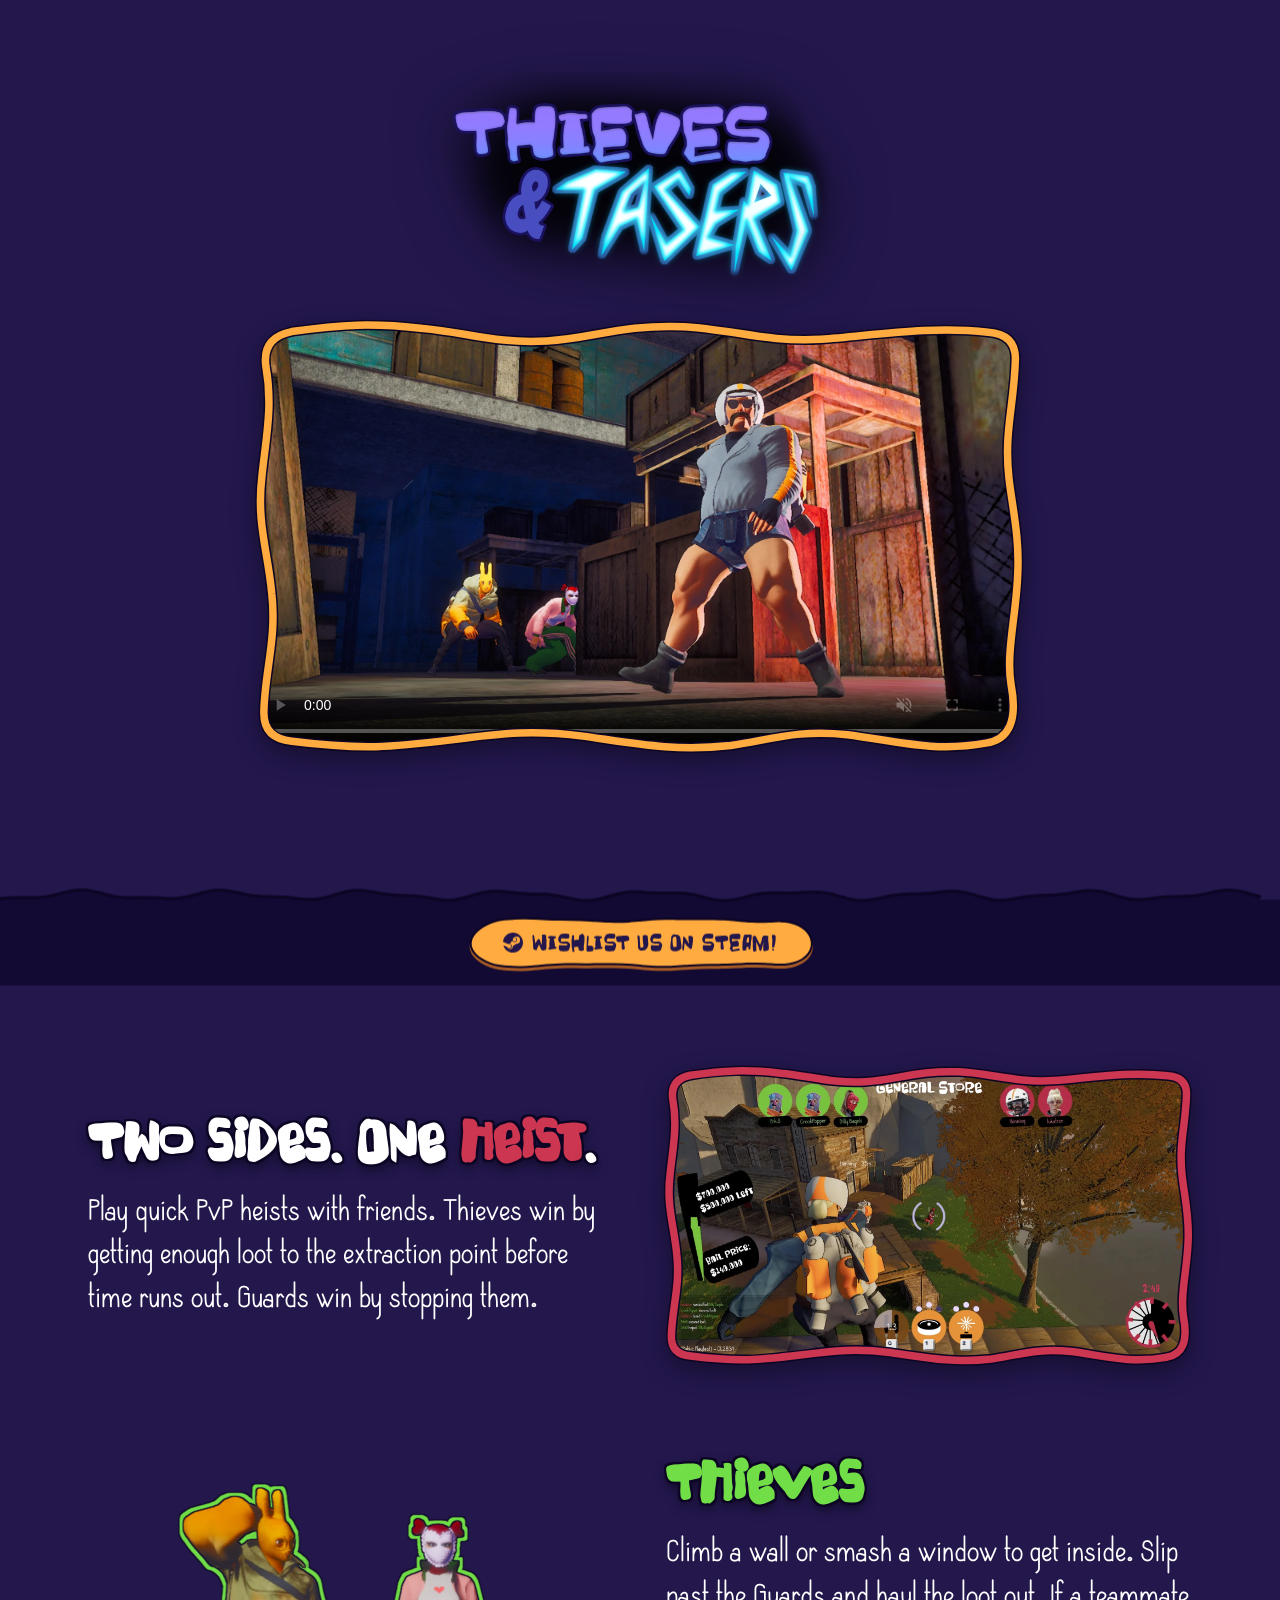
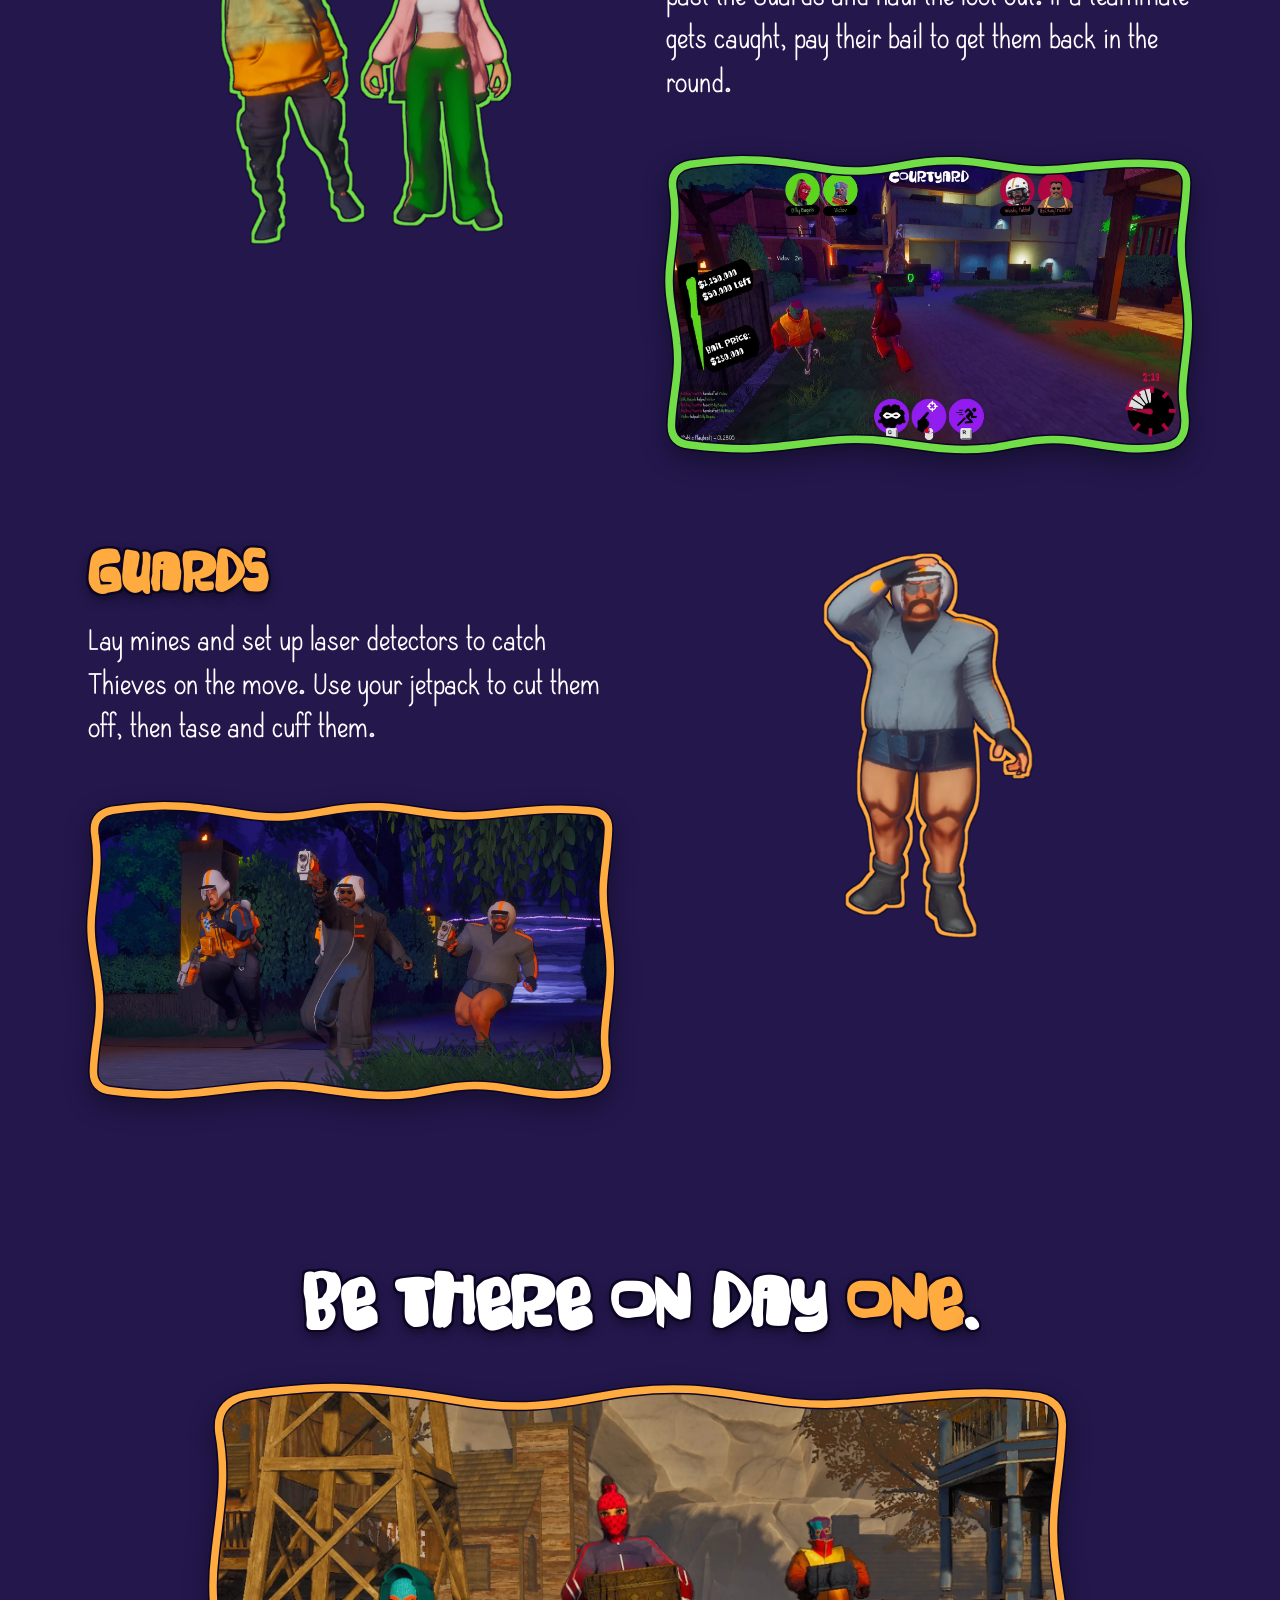
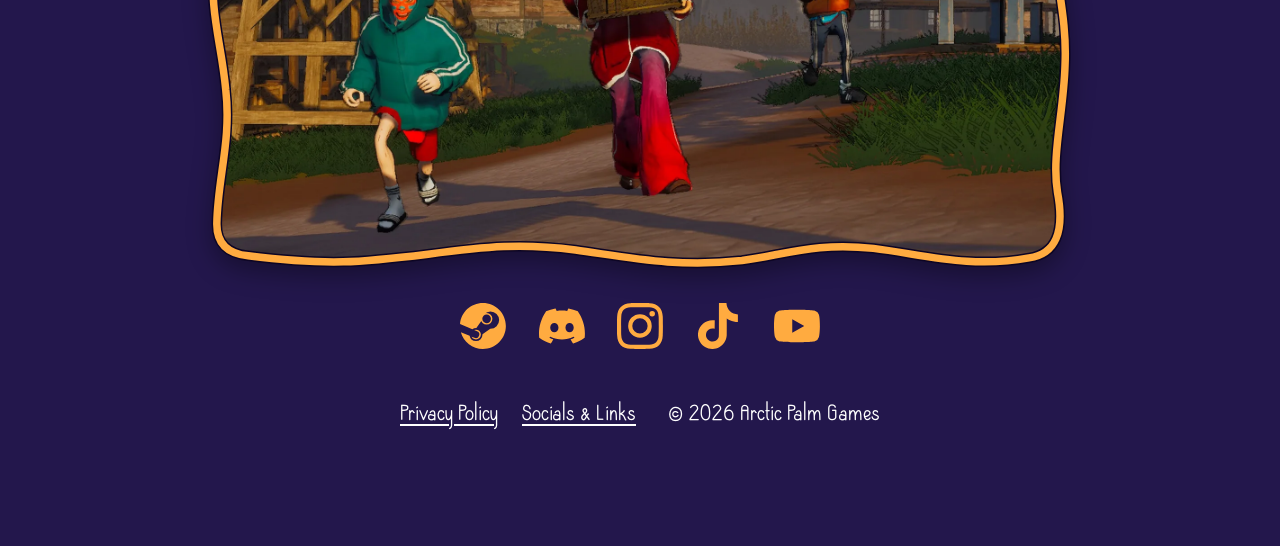
==== commit 88cb0a90: "Update site screenshots and add gameplay slideshow - "Two sides. One heist." is now a 5-second cross" ====
--- a/index.html
+++ b/index.html
@@ -73,23 +73,6 @@
         </video>
       </figure>
 
-      <nav class="channels channels--hero" aria-label="Steam and socials">
-        <a class="channel channel--steam" href="https://store.steampowered.com/app/4536600/Thieves_and_Tasers/" target="_blank" rel="noopener" aria-label="Steam">
-          <svg viewBox="0 0 24 24" aria-hidden="true"><use href="#icon-steam"/></svg>
-        </a>
-        <a class="channel channel--discord" href="https://discord.gg/ShfdKx4TKq" target="_blank" rel="noopener" aria-label="Discord">
-          <svg viewBox="0 0 24 24" aria-hidden="true"><use href="#icon-discord"/></svg>
-        </a>
-        <a class="channel channel--instagram" href="https://www.instagram.com/arcticpalmgames" target="_blank" rel="noopener" aria-label="Instagram">
-          <svg viewBox="0 0 24 24" aria-hidden="true"><use href="#icon-instagram"/></svg>
-        </a>
-        <a class="channel channel--tiktok" href="https://www.tiktok.com/@arcticpalmgames" target="_blank" rel="noopener" aria-label="TikTok">
-          <svg viewBox="0 0 24 24" aria-hidden="true"><use href="#icon-tiktok"/></svg>
-        </a>
-        <a class="channel channel--youtube" href="https://www.youtube.com/@arcticpalmgames" target="_blank" rel="noopener" aria-label="YouTube">
-          <svg viewBox="0 0 24 24" aria-hidden="true"><use href="#icon-youtube"/></svg>
-        </a>
-      </nav>
       <div class="steam-widget">
         <iframe src="https://store.steampowered.com/widget/4536600/"
                 frameborder="0" width="646" height="190"
@@ -102,9 +85,15 @@
     <section class="rows">
       <!-- Two sides: image left, text right -->
       <article class="row row--reverse row--heist">
-        <button class="row__media media-frame" data-shot>
+        <button class="row__media media-frame slideshow" data-shot data-slideshow aria-label="Gameplay screenshots, changing every 5 seconds. Open full size.">
           <svg class="media-frame__outline" viewBox="-1 -2 322 184" preserveAspectRatio="none" aria-hidden="true"><use href="#media-frame-path" class="media-frame__edge"/><use href="#media-frame-path" class="media-frame__line"/></svg>
-          <img src="assets/screenshots/thief_sneaking2.webp" alt="A guard confronting two thieves during a heist" loading="lazy" />
+          <img class="is-active" src="assets/screenshots/gallery_general_store.webp" alt="A guard aiming a taser at a thief outside the General Store" loading="lazy" />
+          <img src="assets/screenshots/gallery_highground.webp" alt="A thief sneaking along the Highground at night" loading="lazy" />
+          <img src="assets/screenshots/gallery_jetpack_hotel.webp" alt="A guard jetpacking over the Hotel" loading="lazy" />
+          <img src="assets/screenshots/gallery_busted.webp" alt="A guard busting a thief on the Highground" loading="lazy" />
+          <img src="assets/screenshots/gallery_graveyard.webp" alt="A handcuffed thief in the Graveyard" loading="lazy" />
+          <img src="assets/screenshots/gallery_tunnel.webp" alt="A guard chasing a thief through a tunnel" loading="lazy" />
+          <img src="assets/screenshots/gallery_courtyard_taser.webp" alt="A guard firing a taser at a thief in the Courtyard" loading="lazy" />
         </button>
         <div class="row__text">
           <h2>Two sides. One <span class="hl hl--red">heist</span>.</h2>
@@ -121,7 +110,7 @@
         <div class="row__media row__media--character"><img src="assets/screenshots/thieves.webp" alt="Thief characters" loading="lazy" data-parallax="0.08" /></div>
         <button class="row__media row__media--shot media-frame" data-shot>
           <svg class="media-frame__outline" viewBox="-1 -2 322 184" preserveAspectRatio="none" aria-hidden="true"><use href="#media-frame-path" class="media-frame__edge"/><use href="#media-frame-path" class="media-frame__line"/></svg>
-          <img src="assets/screenshots/thief_sneaking.webp" alt="A thief sneaking past a guard at night" loading="lazy" />
+          <img src="assets/screenshots/thieves_courtyard.webp" alt="Thieves running through the Courtyard" loading="lazy" />
         </button>
       </article>
 
@@ -134,7 +123,7 @@
         <div class="row__media row__media--character"><img src="assets/screenshots/guard.webp" alt="Guard character" loading="lazy" data-parallax="0.08" /></div>
         <button class="row__media row__media--shot media-frame" data-shot>
           <svg class="media-frame__outline" viewBox="-1 -2 322 184" preserveAspectRatio="none" aria-hidden="true"><use href="#media-frame-path" class="media-frame__edge"/><use href="#media-frame-path" class="media-frame__line"/></svg>
-          <img src="assets/screenshots/guard_running.webp" alt="A guard launching with a jetpack at night" loading="lazy" />
+          <img src="assets/screenshots/guards_running.webp" alt="Three guards running with tasers raised" loading="lazy" />
         </button>
       </article>
     </section>
@@ -148,8 +137,8 @@
     <section class="strip">
       <figure class="shot shot--solo media-frame">
         <svg class="media-frame__outline" viewBox="-1 -2 322 184" preserveAspectRatio="none" aria-hidden="true"><use href="#media-frame-path" class="media-frame__edge"/><use href="#media-frame-path" class="media-frame__line"/></svg>
-        <img src="assets/screenshots/mainhouse_overview.webp"
-             alt="Thieves and guards facing off across the heist grounds"
+        <img src="assets/screenshots/thieves_loot.webp"
+             alt="Three thieves running off with a loot chest"
              loading="lazy" />
       </figure>
 
--- a/css/styles.css
+++ b/css/styles.css
@@ -50,6 +50,7 @@
      with the viewport, so nothing is pinned to a specific screen size. */
   --space-tight:   clamp(0.6rem, 1.8vw, 1rem);
   --space-gap:     clamp(2rem, 6vw, 3.25rem);
+  --media-flow-gap: clamp(1.2rem, 3vw, 1.8rem);
   --space-section: clamp(3rem, 9vw, 5.5rem);
 
   --glow-thief: 0 0 0 1px rgba(255, 171, 64, 0.5), 0 0 30px rgba(255, 171, 64, 0.35);
@@ -148,8 +149,6 @@
   --pill-fill: var(--bg-3);
   --pill-edge: #130a2e;
   --pill-depth: 3px;
-  --pill-brightness: 1;
-  --pill-hover-brightness: 1.12;
   position: relative;
   z-index: 0;
   display: flex;
@@ -168,7 +167,6 @@
 .wishlist-cta {
   --pill-fill: var(--orange);
   --pill-edge: #a65a25;
-  --pill-hover-brightness: 1.06;
   color: var(--purple);
   font-size: clamp(1.25rem, 4.7vw, 1.5rem);
 }
@@ -187,11 +185,9 @@
   stroke: var(--outline);
   stroke-width: 2px;
   stroke-linejoin: round;
-  filter: drop-shadow(0 var(--pill-depth) 0 var(--pill-edge)) brightness(var(--pill-brightness));
-  transition: filter 0.15s ease;
-}
-
-.pill-button:hover { --pill-brightness: var(--pill-hover-brightness); }
+  filter: drop-shadow(0 var(--pill-depth) 0 var(--pill-edge));
+}
+
 .pill-button:focus-visible { outline: 2px solid var(--orange); outline-offset: 3px; }
 
 @media (prefers-reduced-motion: no-preference) {
@@ -203,7 +199,7 @@
   max-width: var(--maxw); margin: 0 auto; text-align: center;
   padding: clamp(2.5rem, 7vw, 4.5rem) var(--gutter) clamp(1.5rem, 3vw, 2rem);
   display: flex; flex-direction: column; align-items: center;
-  gap: clamp(1.2rem, 3vw, 1.8rem);
+  gap: var(--media-flow-gap);
 }
 .hero__logo {
   width: min(392px, 57%); height: auto;
@@ -278,6 +274,16 @@
   transition: transform 0.2s ease;
 }
 .row__media img { width: 100%; height: 100%; object-fit: contain; }
+
+/* Gameplay slideshow: images stacked in one frame, the active one fades in.
+   Each image keeps the frame's full box, so the wavy clip still lines up. */
+.slideshow { display: block; position: relative; }
+.slideshow img {
+  position: absolute; inset: 0;
+  opacity: 0;
+  transition: opacity 0.9s ease;
+}
+.slideshow img.is-active { opacity: 1; }
 
 .row__text { display: flex; flex-direction: column; gap: var(--space-tight); }
 .row__text h2 { font-size: clamp(2.4rem, 5vw, 3.8rem); margin-bottom: 0; }
@@ -367,7 +373,7 @@
 .strip {
   max-width: 960px; margin: 0 auto;
   padding: clamp(0.5rem, 1.5vw, 1rem) var(--gutter) clamp(1rem, 2.5vw, 1.75rem);
-  display: grid; grid-template-columns: 1fr; gap: 1rem;
+  display: grid; grid-template-columns: 1fr; gap: var(--media-flow-gap);
 }
 .shot {
   position: relative;
@@ -397,11 +403,8 @@
   display: flex;
   justify-content: center;
   flex-wrap: wrap;
-  gap: clamp(0.3rem, 2vw, 0.85rem);
-  margin: clamp(0.75rem, 3vw, 1.75rem) auto 0;
-}
-
-.channels--hero { margin: 0; }
+  gap: clamp(0.7rem, 2vw, 1.4rem);
+}
 
 .channel {
   display: grid;
@@ -409,20 +412,18 @@
   width: var(--icon-target);
   height: var(--icon-target);
   border-radius: 0.65rem;
-  color: var(--ink);
-  transition: color 0.18s ease;
+  color: var(--orange);
 }
 
 .channel svg { width: 82%; height: 82%; }
 .channel:focus-visible { outline: 2px solid var(--orange); outline-offset: 2px; }
 
-@media (hover: hover) {
-  .channel:hover { color: var(--orange); }
-}
-
+/* Move the artwork so the clickable area stays steady at its edges. */
 @media (hover: hover) and (prefers-reduced-motion: no-preference) {
-  .channel svg { transition: transform 0.18s ease; }
-  .channel:hover svg { transform: translateY(-2px) scale(1.08); }
+  :is(.pill-button, .channel) > * { transition: translate 0.16s ease; }
+  .pill-button > .pill-frame { transition: translate 0.16s ease, filter 0.16s ease; }
+  :is(.pill-button, .channel):hover:not(:active) > * { translate: 0 -2px; }
+  .pill-button:hover:not(:active) { --pill-depth: 5px; }
 }
 
 /* ----------------------------- Footer ---------------------------------- */
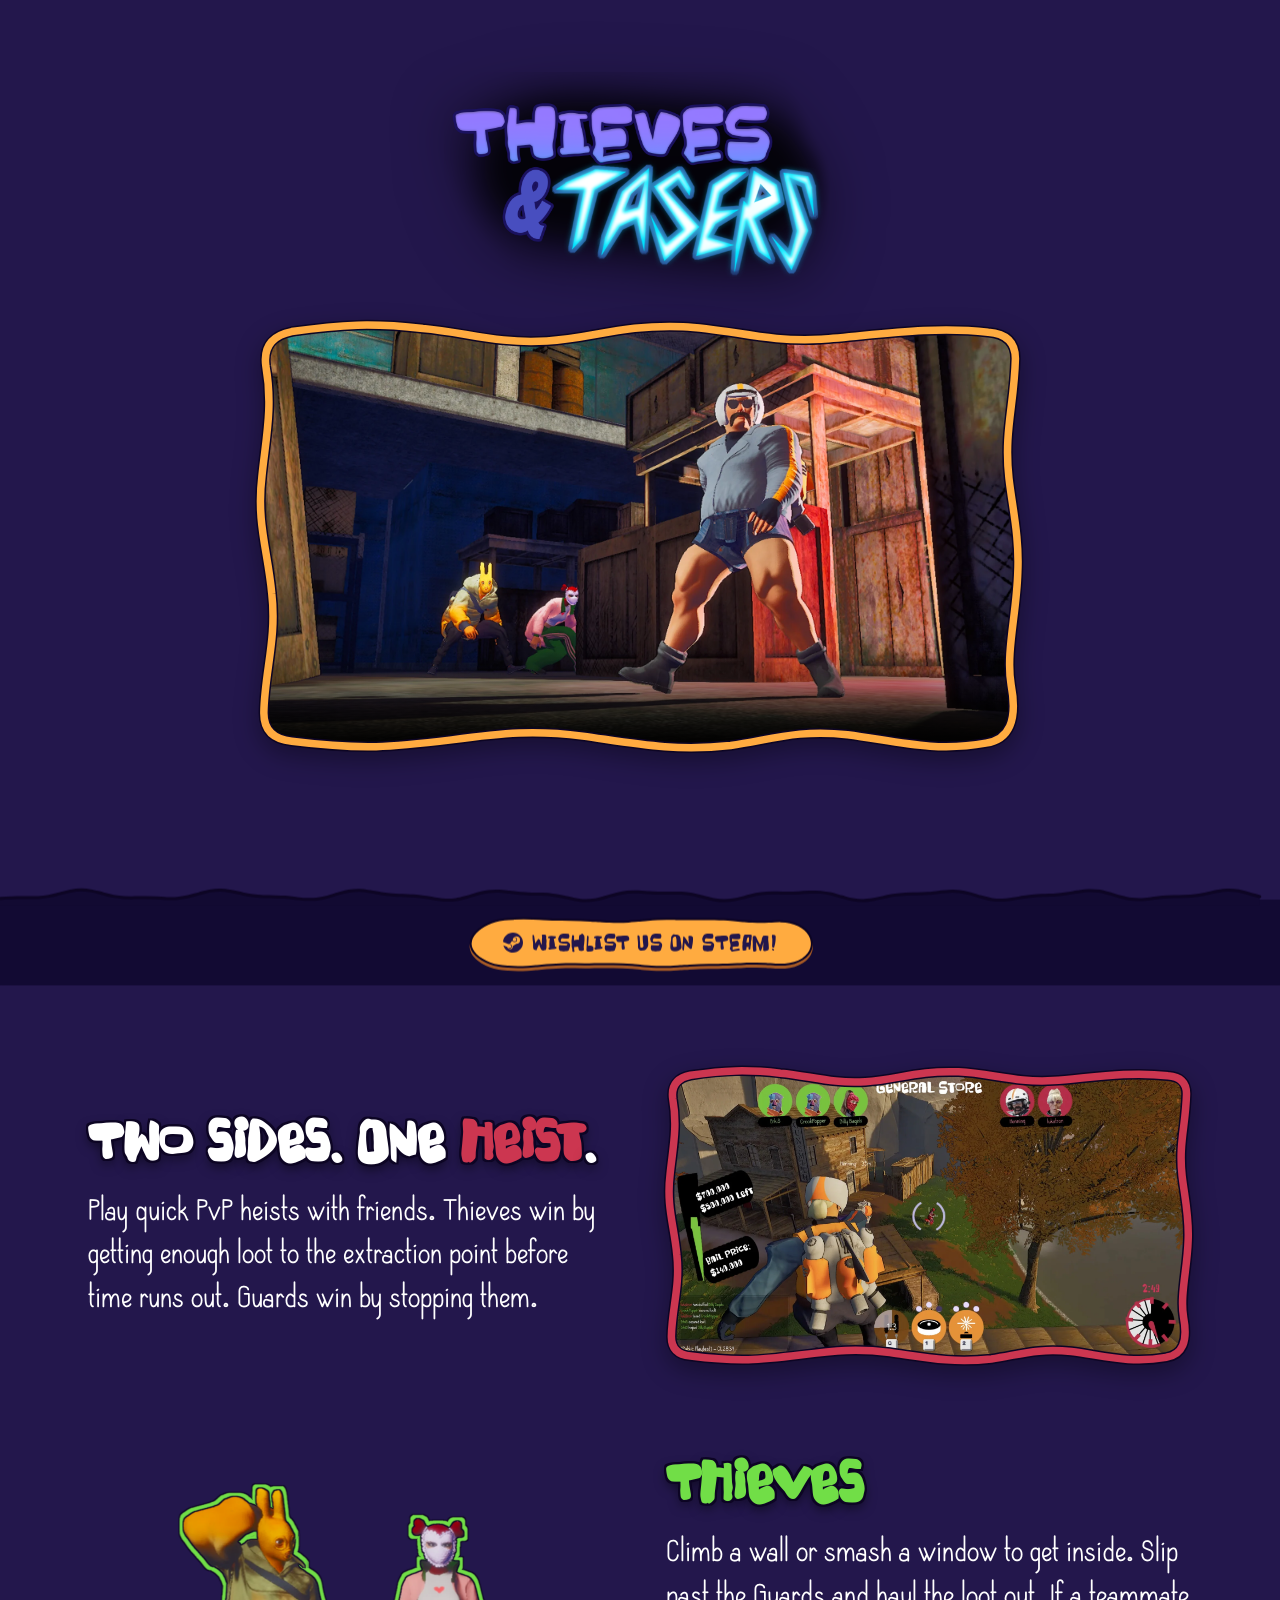
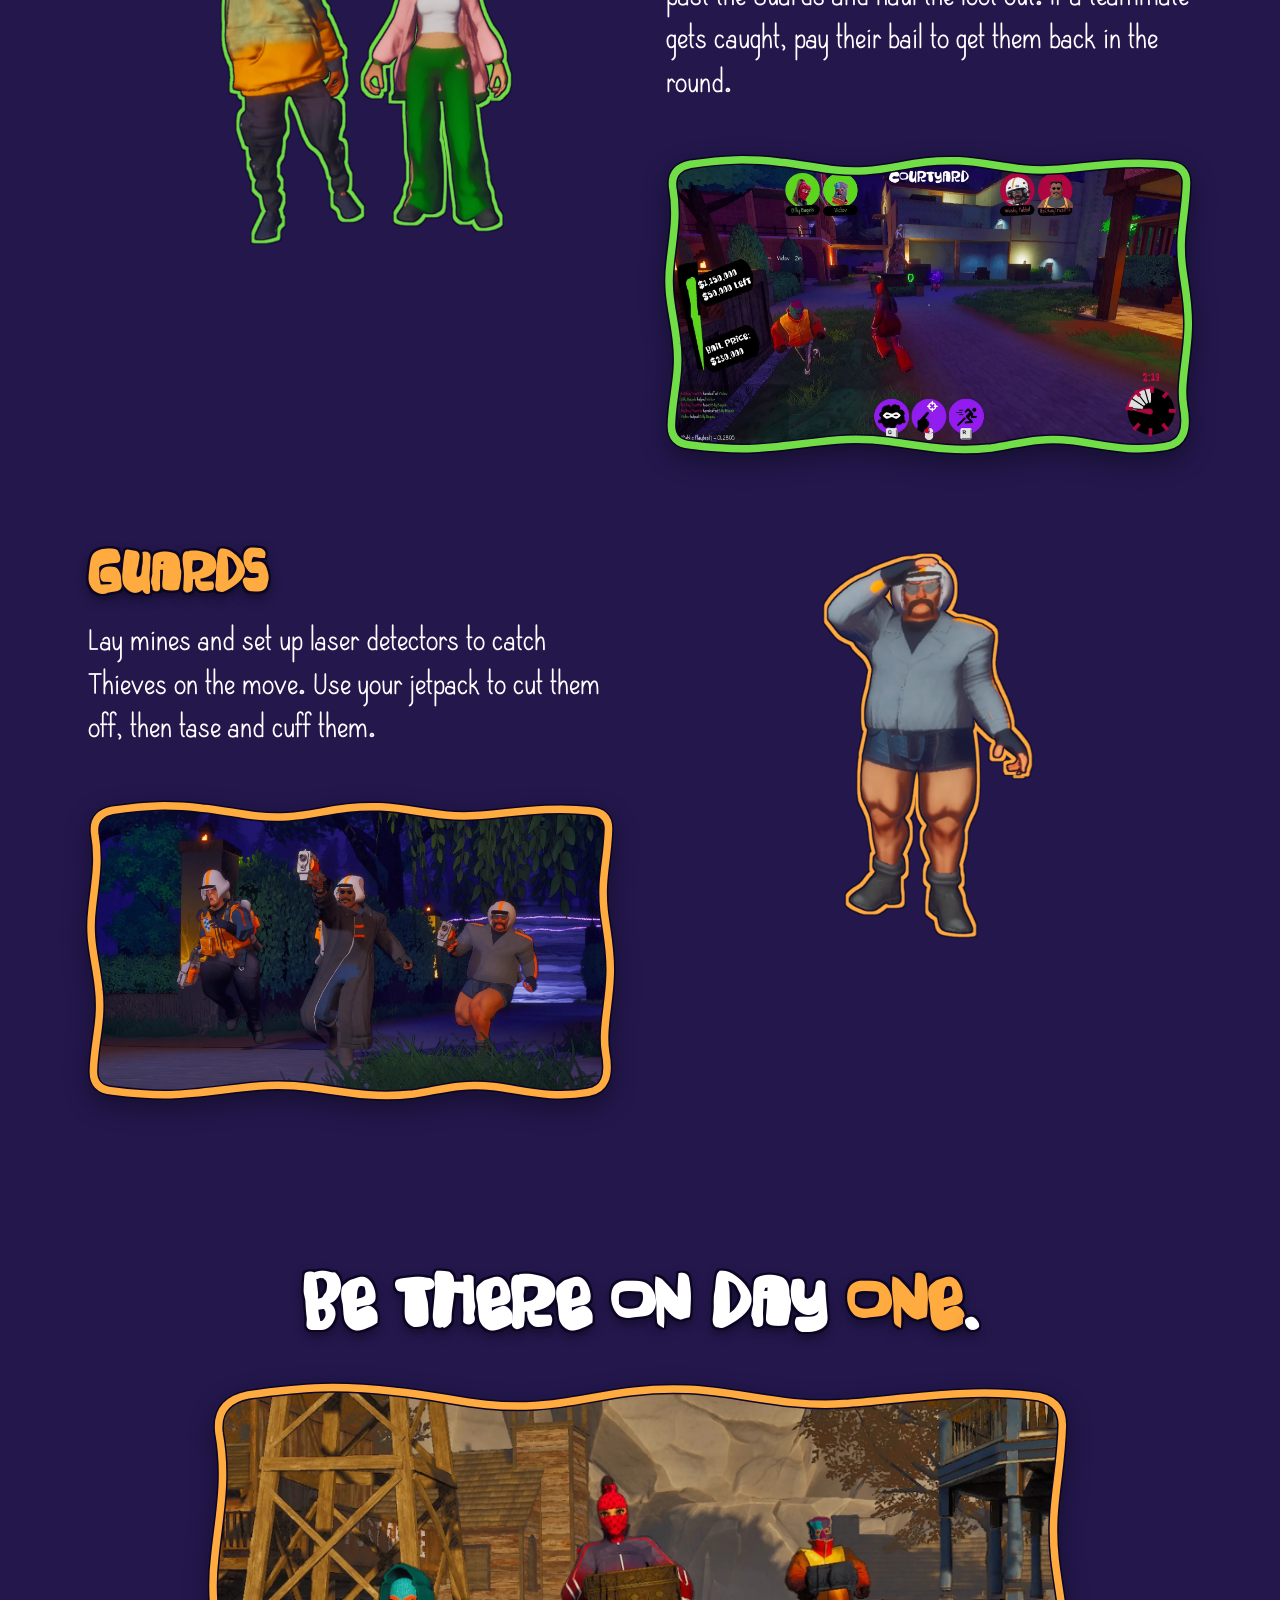
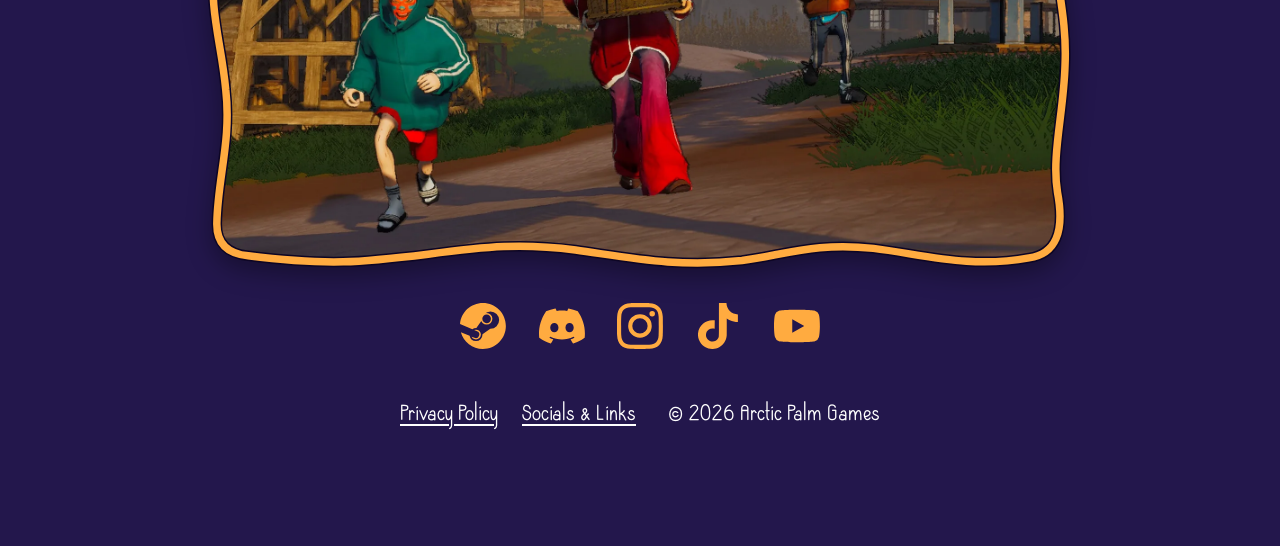
==== commit a416de43: "Version CSS/JS links so browsers don't mix new HTML with cached CSS The slideshow showed all screens" ====
--- a/index.html
+++ b/index.html
@@ -30,7 +30,7 @@
   <link rel="apple-touch-icon" sizes="180x180" href="assets/apple-touch-icon.png" />
 
 
-  <link rel="stylesheet" href="css/styles.css" />
+  <link rel="stylesheet" href="css/styles.css?v=20261126" />
 
   <script type="application/ld+json">
   {
@@ -243,6 +243,6 @@
     </filter>
   </svg>
 
-  <script src="js/main.js"></script>
+  <script src="js/main.js?v=20261126"></script>
 </body>
 </html>
--- a/css/styles.css
+++ b/css/styles.css
@@ -279,7 +279,7 @@
    Each image keeps the frame's full box, so the wavy clip still lines up. */
 .slideshow { display: block; position: relative; }
 .slideshow img {
-  position: absolute; inset: 0;
+  position: absolute; top: 0; left: 0; /* not `inset`: older iOS Safari lacks it */
   opacity: 0;
   transition: opacity 0.9s ease;
 }
